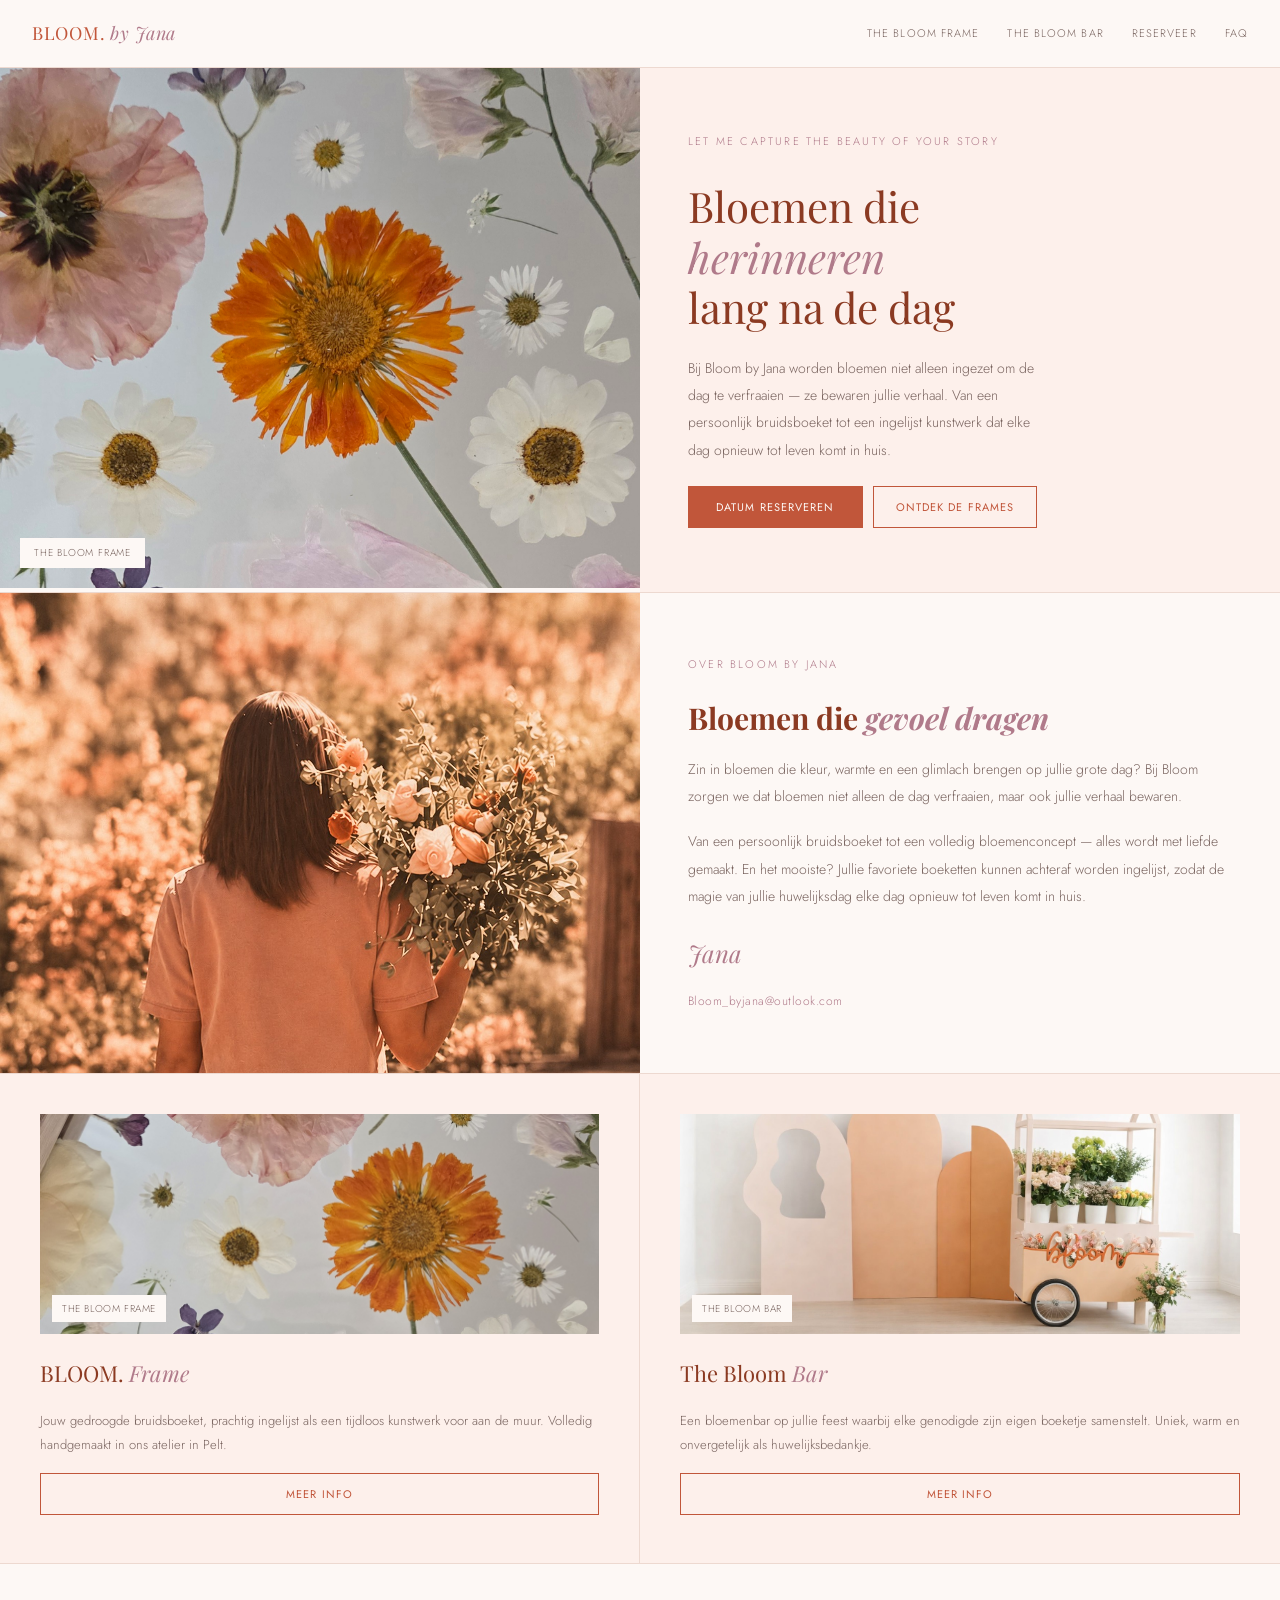
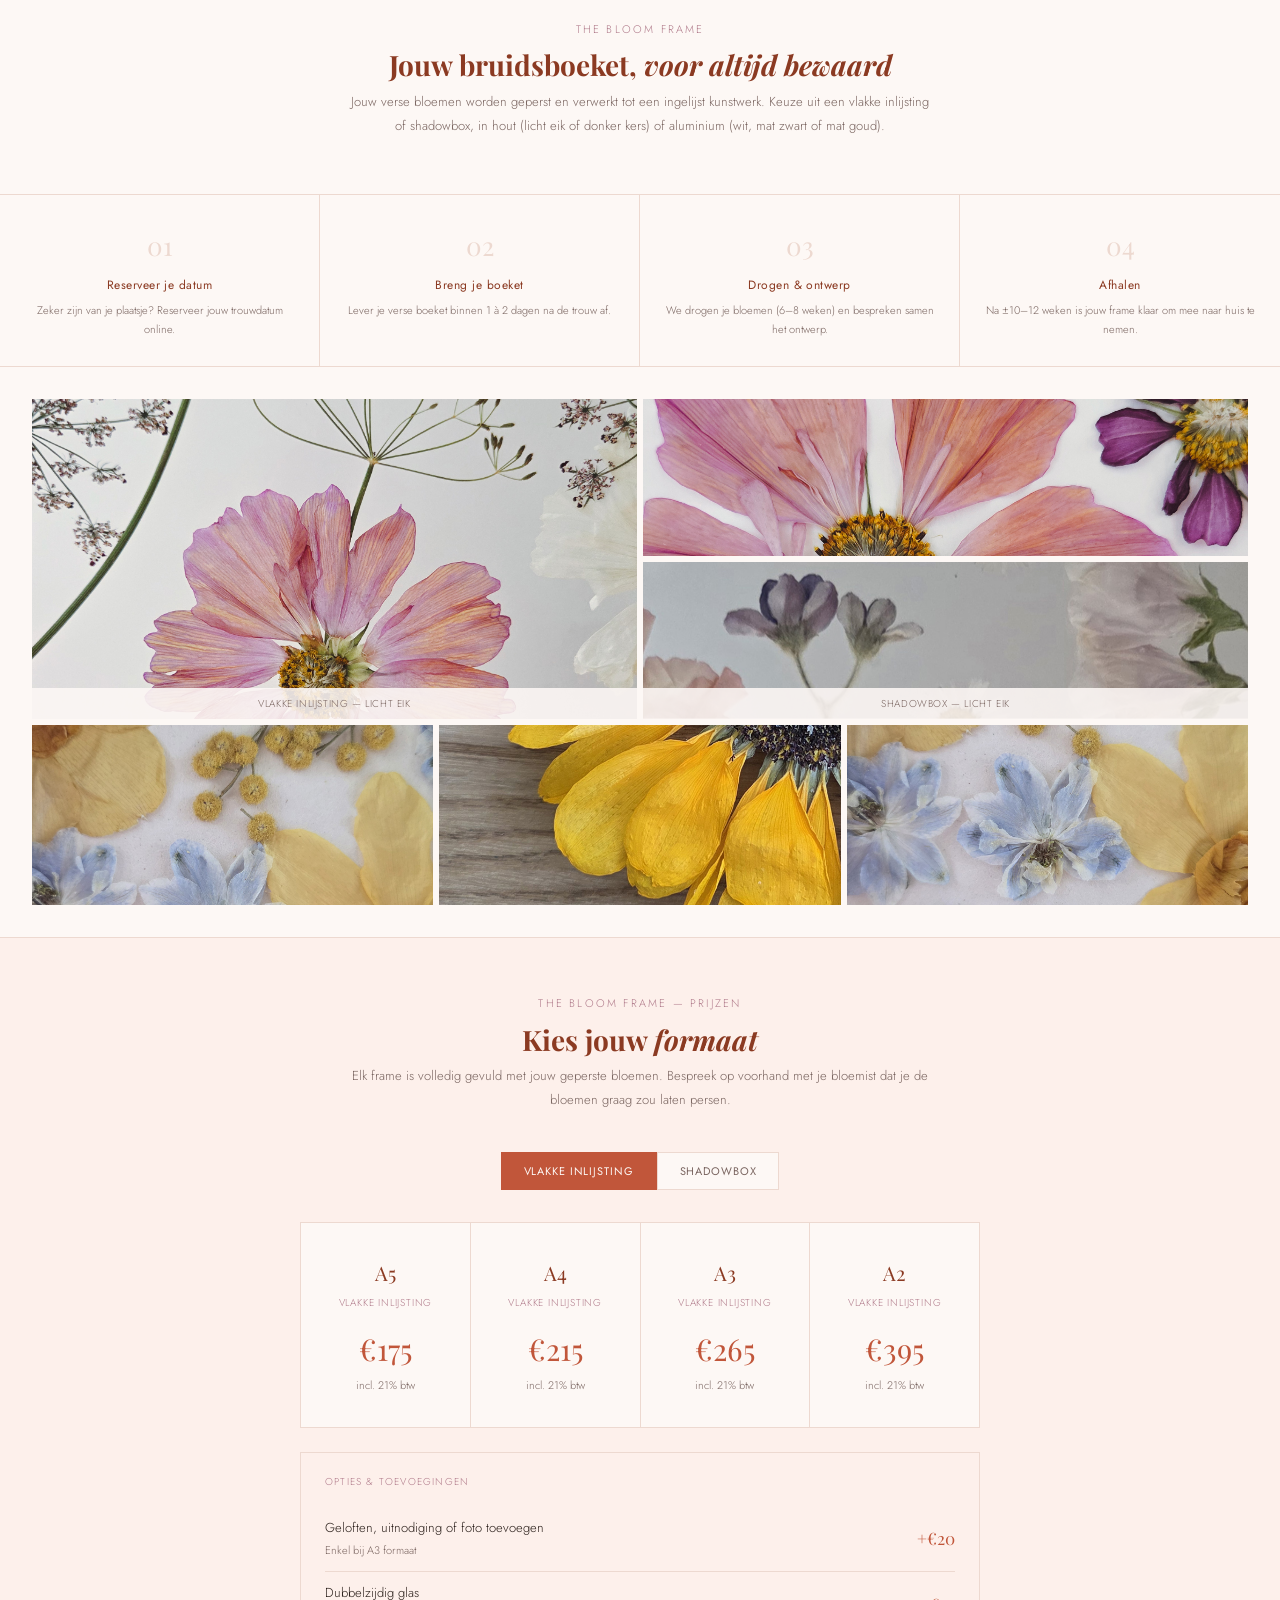
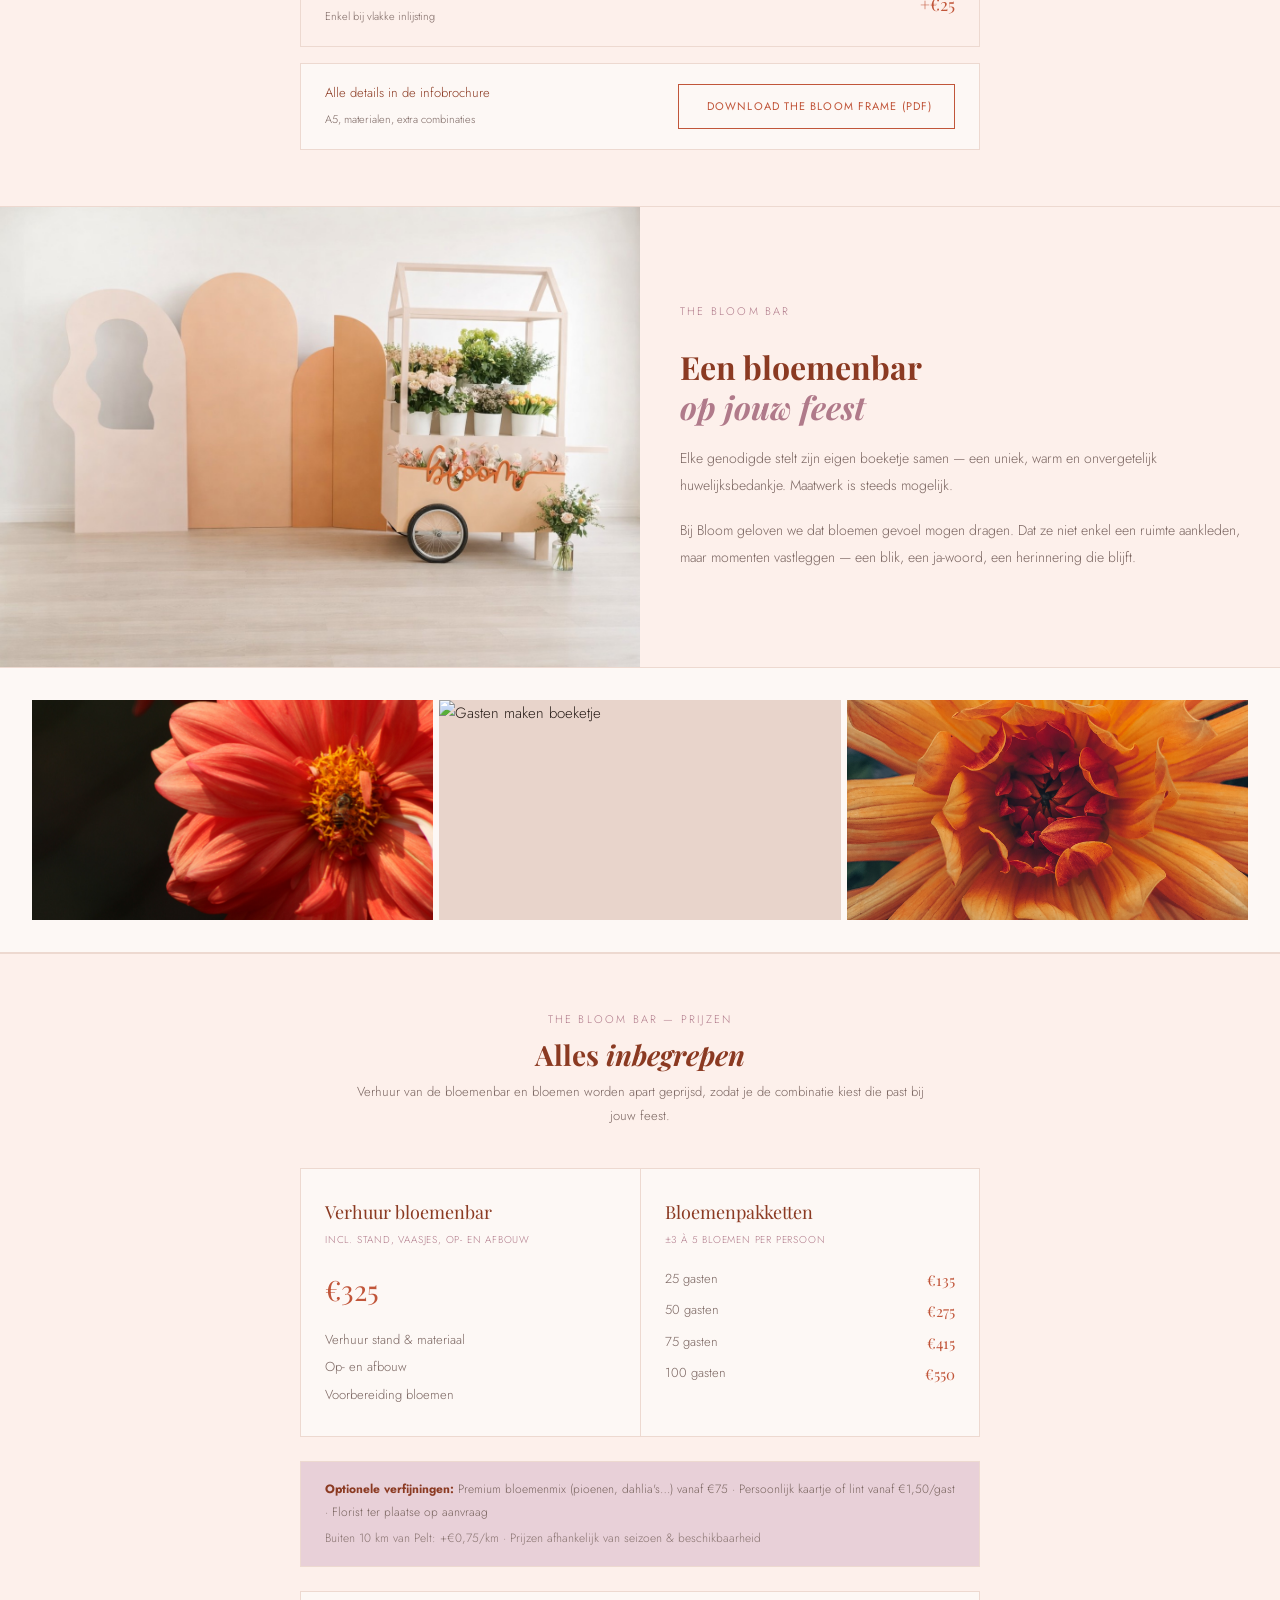
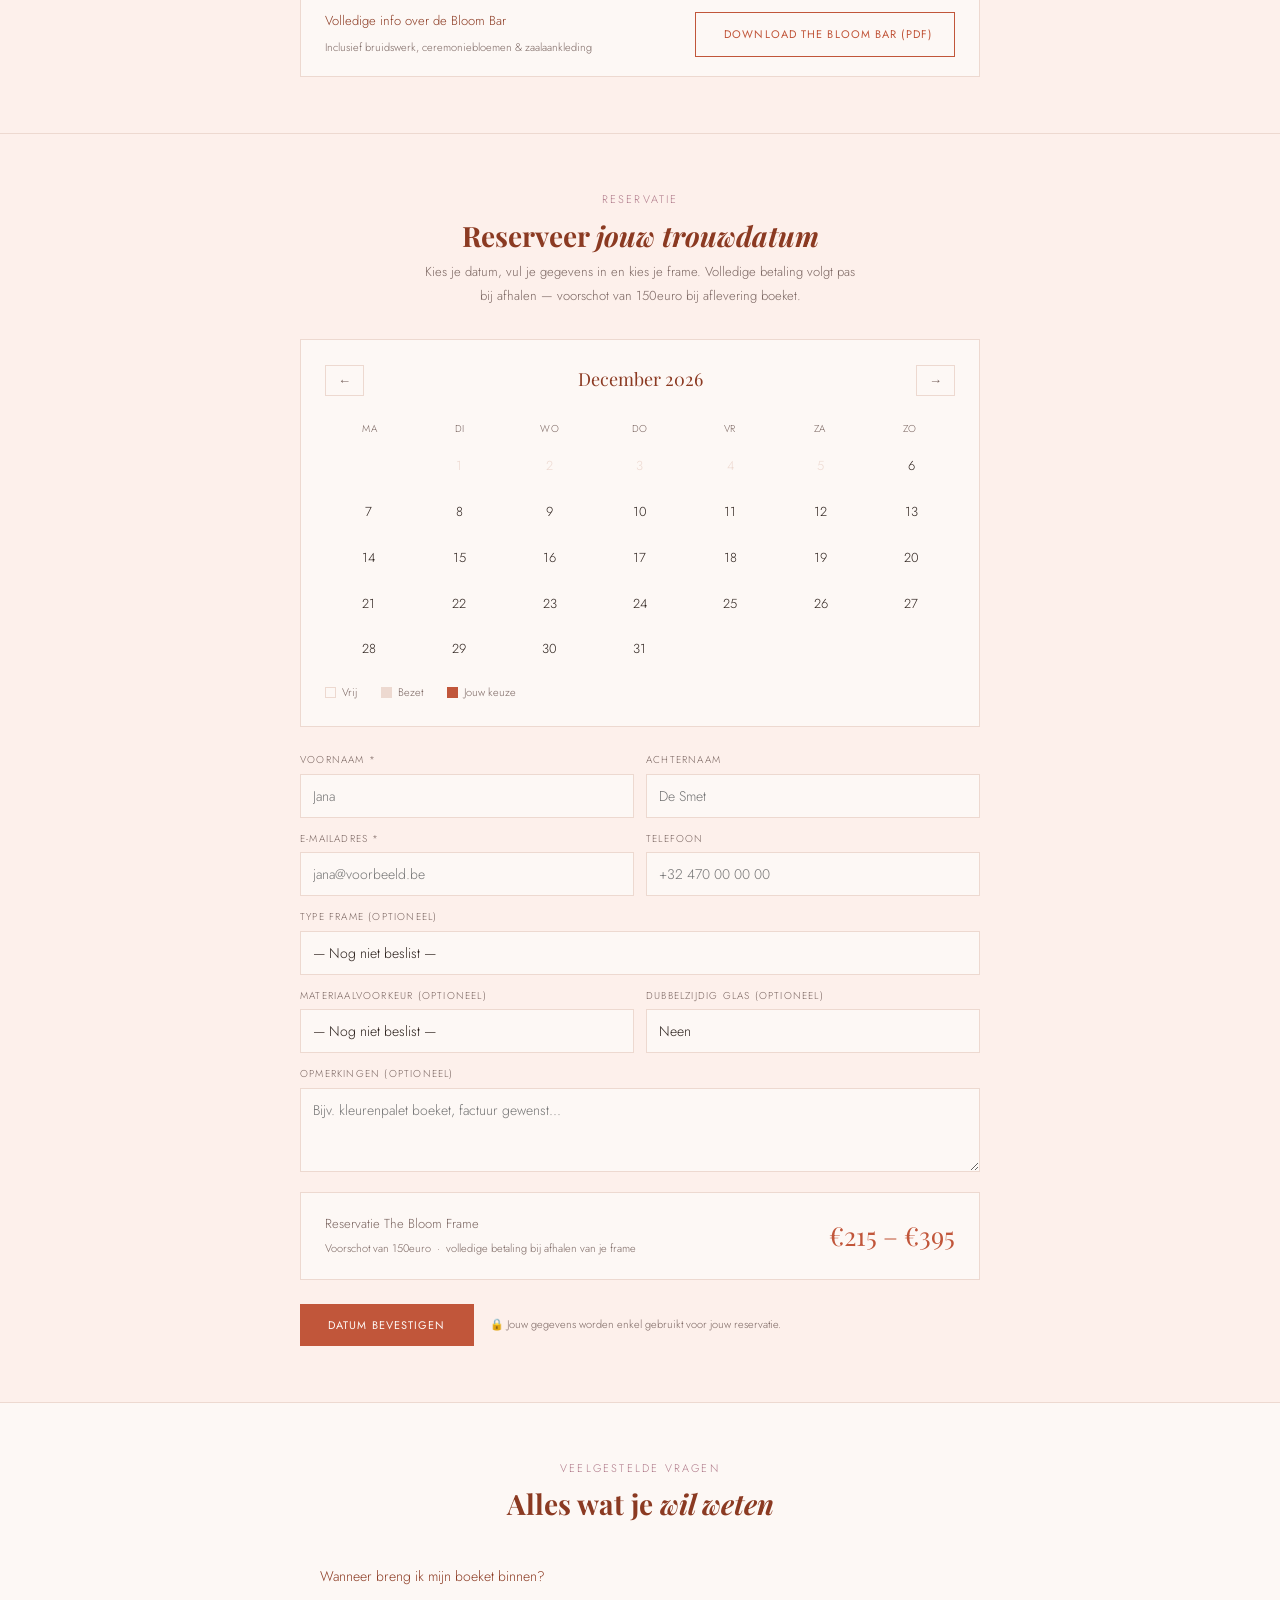
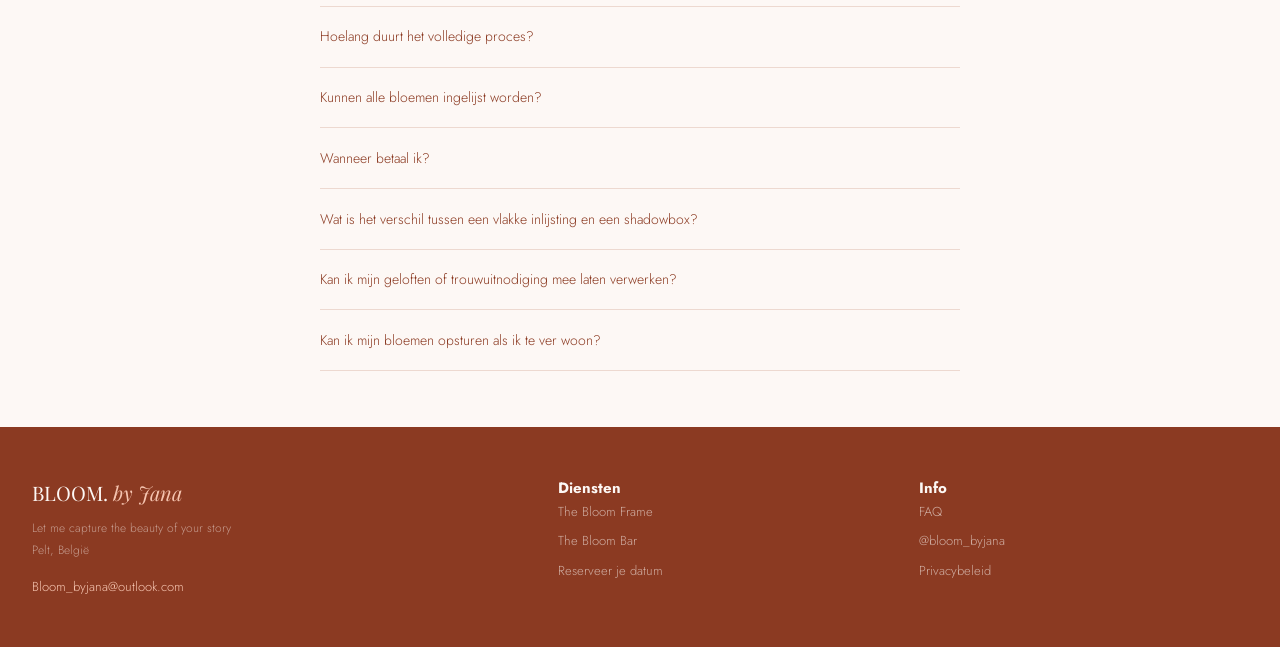
==== bloom_by_jana.html @ b446321c "Add files via upload" ====
<!DOCTYPE html>
<html lang="nl">
<head>
  <meta charset="UTF-8">
  <meta name="viewport" content="width=device-width, initial-scale=1.0">

  <!-- ============================================================
       BLOOM BY JANA — Website
       Gemaakt door Claude (Anthropic)

       HOE AANPASSEN?
       Zoek naar de commentaren met ✏️  om teksten/prijzen te wijzigen
       Zoek naar de commentaren met 📅  om datums te beheren
       Zoek naar de commentaren met 🖼️  om foto's te vervangen
       ============================================================ -->

  <!-- ✏️ PAGINATITEL — verschijnt in het browsertabblad -->
  <title>BLOOM. by Jana — Bruidsboeket laten inlijsten · Pelt</title>

  <link rel="preconnect" href="https://fonts.googleapis.com">
  <link rel="preconnect" href="https://fonts.gstatic.com" crossorigin>
  <link href="https://fonts.googleapis.com/css2?family=Playfair+Display:ital,wght@0,400;0,500;1,400;1,500&family=Jost:wght@300;400&display=swap" rel="stylesheet">
  <link rel="stylesheet" href="https://cdn.jsdelivr.net/npm/@tabler/icons-webfont@latest/tabler-icons.min.css">

  <style>
    /* ============================================================
       KLEUREN — pas hier de huisstijlkleuren aan
       ============================================================ */
    :root {
      --peach: #FDF0EB;        /* lichte achtergrond */
      --rust: #C1563A;         /* hoofdkleur knoppen */
      --rust-dark: #8B3A22;    /* donkere titels */
      --mauve: #B07A8A;        /* accentkleur roze */
      --mauve-light: #E8D0D8;  /* lichte roze achtergrond */
      --cream: #FDF8F5;        /* paginaachtergrond */
      --dark: #2A1F1A;         /* donkere tekst */
      --mid: #7A6560;          /* grijze tekst */
      --border: #EDD9D0;       /* lijnkleur */
      --peach-mid: #F5C4B0;    /* footer accent */
      --img: #E8D4CB;          /* fotoplekken achtergrond */
    }

    * { box-sizing: border-box; margin: 0; padding: 0; }
    html { scroll-behavior: smooth; }
    body { background: var(--cream); font-family: 'Jost', sans-serif; font-weight: 300; color: var(--dark); font-size: 15px; line-height: 1.75; }
    .serif { font-family: 'Playfair Display', serif; }
    .eyebrow { font-size: 11px; letter-spacing: 0.2em; text-transform: uppercase; color: var(--mauve); display: block; margin-bottom: 0.5rem; }
    .divider { border: none; border-top: 0.5px solid var(--border); }

    /* Knoppen */
    .btn-primary { background: var(--rust); color: var(--cream); border: none; padding: 13px 28px; font-family: 'Jost', sans-serif; font-size: 11px; letter-spacing: 0.1em; text-transform: uppercase; cursor: pointer; transition: background 0.2s; }
    .btn-primary:hover { background: var(--rust-dark); }
    .btn-ghost { background: none; border: 0.5px solid var(--rust); color: var(--rust); padding: 12px 22px; font-family: 'Jost', sans-serif; font-size: 11px; letter-spacing: 0.1em; text-transform: uppercase; cursor: pointer; transition: all 0.2s; }
    .btn-ghost:hover { background: var(--rust); color: var(--cream); }

    /* Fotoplekken */
    .img-ph { background: var(--img); display: flex; flex-direction: column; align-items: center; justify-content: center; gap: 8px; }
    .img-ph i { font-size: 28px; color: rgba(139,58,34,0.2); }
    .img-ph span { font-size: 10px; letter-spacing: 0.1em; text-transform: uppercase; color: rgba(139,58,34,0.3); text-align: center; padding: 0 1rem; }

    /* ============================================================
       NAVIGATIE
       ============================================================ */
    nav { display: flex; justify-content: space-between; align-items: center; padding: 1.1rem 2rem; background: var(--cream); border-bottom: 0.5px solid var(--border); position: sticky; top: 0; z-index: 100; }
    .logo { font-family: 'Playfair Display', serif; font-size: 18px; color: var(--rust); letter-spacing: 0.04em; text-decoration: none; }
    .logo em { font-style: italic; color: var(--mauve); }
    .nav-links { display: flex; gap: 1.75rem; }
    .nav-links a { font-size: 11px; letter-spacing: 0.1em; text-transform: uppercase; color: var(--mid); text-decoration: none; transition: color 0.2s; }
    .nav-links a:hover { color: var(--rust); }

    /* ============================================================
       HERO
       ============================================================ */
    .hero { display: grid; grid-template-columns: 1fr 1fr; border-bottom: 0.5px solid var(--border); }
    .hero-img { position: relative; height: 520px; overflow: hidden; }
    .hero-img img { width: 100%; height: 100%; object-fit: cover; display: block; }
    .hero-img .img-ph { width: 100%; height: 100%; }
    .img-label { position: absolute; bottom: 1.25rem; left: 1.25rem; background: var(--cream); padding: 6px 14px; font-size: 10px; letter-spacing: 0.08em; text-transform: uppercase; color: var(--mid); }
    .hero-text { padding: 4rem 3rem; display: flex; flex-direction: column; justify-content: center; gap: 1.4rem; background: var(--peach); }
    .hero-title { font-family: 'Playfair Display', serif; font-size: 42px; font-weight: 400; color: var(--rust-dark); line-height: 1.2; }
    .hero-title em { font-style: italic; color: var(--mauve); }
    .hero-body { font-size: 14px; color: var(--mid); line-height: 1.95; max-width: 360px; }
    .hero-btns { display: flex; gap: 10px; flex-wrap: wrap; }

    /* ============================================================
       INTRO — Over Jana
       ============================================================ */
    .intro-section { display: grid; grid-template-columns: 1fr 1fr; border-bottom: 0.5px solid var(--border); align-items: stretch; }
    .intro-img { height: 480px; overflow: hidden; }
    .intro-img img { width: 100%; height: 100%; object-fit: cover; display: block; }
    .intro-img .img-ph { width: 100%; height: 100%; }
    .intro-text { padding: 3.5rem 3rem; background: var(--cream); display: flex; flex-direction: column; justify-content: center; gap: 1.1rem; }
    .intro-text h2 { font-family: 'Playfair Display', serif; font-size: 30px; color: var(--rust-dark); line-height: 1.3; }
    .intro-text h2 em { font-style: italic; color: var(--mauve); }
    .intro-text p { font-size: 14px; color: var(--mid); line-height: 1.95; }
    .signature { font-family: 'Playfair Display', serif; font-size: 24px; font-style: italic; color: var(--mauve); margin-top: 0.25rem; }
    .intro-mail { font-size: 12px; color: var(--mauve); text-decoration: none; letter-spacing: 0.04em; }
    .intro-mail:hover { color: var(--rust); }

    /* ============================================================
       DIENSTEN OVERZICHT
       ============================================================ */
    .diensten-strip { display: grid; grid-template-columns: 1fr 1fr; border-bottom: 0.5px solid var(--border); background: var(--peach); }
    .dienst-card { padding: 2.5rem 2.5rem 3rem; display: flex; flex-direction: column; gap: 1rem; border-right: 0.5px solid var(--border); }
    .dienst-card:last-child { border-right: none; }
    .dienst-img { height: 220px; margin-bottom: 0.25rem; position: relative; overflow: hidden; }
    .dienst-img img { width: 100%; height: 100%; object-fit: cover; display: block; }
    .dienst-img .img-ph { width: 100%; height: 100%; }
    .dienst-img-label { position: absolute; bottom: 0.75rem; left: 0.75rem; background: var(--cream); padding: 5px 10px; font-size: 10px; letter-spacing: 0.06em; text-transform: uppercase; color: var(--mid); }
    .dienst-title { font-family: 'Playfair Display', serif; font-size: 22px; color: var(--rust-dark); }
    .dienst-title em { font-style: italic; color: var(--mauve); }
    .dienst-body { font-size: 13px; color: var(--mid); line-height: 1.85; }

    /* ============================================================
       SECTIES ALGEMEEN
       ============================================================ */
    .section { padding: 3.5rem 2rem; }
    .sec-header { text-align: center; max-width: 580px; margin: 0 auto 2.5rem; }
    .sec-title { font-family: 'Playfair Display', serif; font-size: 28px; color: var(--rust-dark); line-height: 1.3; margin-bottom: 0.4rem; }
    .sec-title em { font-style: italic; }
    .sec-sub { font-size: 13px; color: var(--mid); line-height: 1.85; }

    /* ============================================================
       STAPPEN
       ============================================================ */
    .steps { display: grid; grid-template-columns: repeat(4,1fr); border-top: 0.5px solid var(--border); border-bottom: 0.5px solid var(--border); background: var(--cream); }
    .step { padding: 1.75rem 1.25rem; border-right: 0.5px solid var(--border); text-align: center; }
    .step:last-child { border-right: none; }
    .step-n { font-family: 'Playfair Display', serif; font-size: 26px; color: var(--border); margin-bottom: 0.4rem; }
    .step-title { font-size: 12px; color: var(--rust-dark); letter-spacing: 0.04em; margin-bottom: 0.3rem; font-weight: 400; }
    .step-desc { font-size: 11px; color: var(--mid); line-height: 1.7; }

    /* ============================================================
       GALERIJ — FRAME
       ============================================================ */
    .gal-wrap { padding: 2rem 2rem 0; }
    .gal-grid { display: grid; grid-template-columns: 1fr 1fr; gap: 6px; margin-bottom: 6px; }
    .gal-side { display: grid; grid-template-columns: 1fr 1fr 1fr; gap: 6px; padding: 0 2rem 2rem; }
    .gal-tall { height: 320px; position: relative; overflow: hidden; }
    .gal-tall img { width: 100%; height: 100%; object-fit: cover; display: block; }
    .gal-tall .img-ph { width: 100%; height: 100%; }
    .gal-stack { display: grid; grid-template-rows: 1fr 1fr; gap: 6px; }
    .gal-short { height: 157px; position: relative; overflow: hidden; }
    .gal-short img { width: 100%; height: 100%; object-fit: cover; display: block; }
    .gal-short .img-ph { width: 100%; height: 100%; }
    .gal-sq { height: 180px; overflow: hidden; }
    .gal-sq img { width: 100%; height: 100%; object-fit: cover; display: block; }
    .gal-sq .img-ph { width: 100%; height: 100%; }
    .photo-caption { position: absolute; bottom: 0; left: 0; right: 0; background: rgba(253,248,245,0.88); padding: 7px 12px; font-size: 10px; letter-spacing: 0.06em; text-transform: uppercase; color: var(--mid); text-align: center; }

    /* ============================================================
       PRIJZEN — TOGGLE VLAK / SHADOWBOX
       ============================================================ */
    .toggle-row { display: flex; justify-content: center; margin-bottom: 2rem; }
    .toggle-btn { padding: 10px 22px; font-family: 'Jost', sans-serif; font-size: 11px; letter-spacing: 0.08em; text-transform: uppercase; cursor: pointer; border: 0.5px solid var(--border); background: var(--cream); color: var(--mid); transition: all 0.2s; }
    .toggle-btn.active { background: var(--rust); color: var(--cream); border-color: var(--rust); }
    .cards { display: grid; grid-template-columns: repeat(4, 1fr); gap: 1px; background: var(--border); border: 0.5px solid var(--border); max-width: 680px; margin: 0 auto 1.5rem; }
    .prijs-card { background: var(--cream); padding: 2rem 1.25rem; text-align: center; }
    .prijs-name { font-family: 'Playfair Display', serif; font-size: 20px; color: var(--rust-dark); margin-bottom: 0.2rem; }
    .prijs-type { font-size: 10px; text-transform: uppercase; letter-spacing: 0.08em; color: var(--mauve); margin-bottom: 0.75rem; }
    .prijs-price { font-family: 'Playfair Display', serif; font-size: 30px; color: var(--rust); }
    .prijs-note { font-size: 11px; color: var(--mid); }
    .options-box { background: var(--peach); border: 0.5px solid var(--border); padding: 1.25rem 1.5rem; max-width: 680px; margin: 0 auto 1rem; }
    .opt-title { font-size: 10px; letter-spacing: 0.12em; text-transform: uppercase; color: var(--mauve); margin-bottom: 1rem; }
    .opt-row { display: flex; justify-content: space-between; align-items: center; padding: 0.65rem 0; border-bottom: 0.5px solid var(--border); }
    .opt-row:last-child { border-bottom: none; padding-bottom: 0; }
    .opt-name { font-size: 13px; color: var(--dark); }
    .opt-sub { font-size: 11px; color: var(--mid); margin-top: 2px; }
    .opt-price { font-family: 'Playfair Display', serif; font-size: 17px; color: var(--rust); }
    .brochure-row { display: flex; align-items: center; justify-content: space-between; gap: 1rem; border: 0.5px solid var(--border); padding: 1.1rem 1.5rem; max-width: 680px; margin: 0 auto; flex-wrap: wrap; background: var(--cream); }
    .brochure-row p { font-size: 13px; color: var(--rust-dark); }
    .brochure-row span { font-size: 11px; color: var(--mid); }

    /* ============================================================
       BLOOM BAR
       ============================================================ */
    .bar-hero { display: grid; grid-template-columns: 1fr 1fr; border-top: 0.5px solid var(--border); border-bottom: 0.5px solid var(--border); }
    .bar-hero-img { height: 460px; overflow: hidden; }
    .bar-hero-img img { width: 100%; height: 100%; object-fit: cover; display: block; }
    .bar-hero-img .img-ph { width: 100%; height: 100%; }
    .bar-hero-text { padding: 3rem 2.5rem; background: var(--peach); display: flex; flex-direction: column; justify-content: center; gap: 1.1rem; min-height: 460px; }
    .bar-hero-text h2 { font-family: 'Playfair Display', serif; font-size: 32px; color: var(--rust-dark); line-height: 1.25; }
    .bar-hero-text h2 em { font-style: italic; color: var(--mauve); }
    .bar-hero-text p { font-size: 14px; color: var(--mid); line-height: 1.95; }
    .bar-gallery { display: grid; grid-template-columns: 1fr 1fr 1fr; gap: 6px; padding: 2rem; background: var(--cream); border-bottom: 0.5px solid var(--border); }
    .bar-gal-item { height: 220px; overflow: hidden; }
    .bar-gal-item img { width: 100%; height: 100%; object-fit: cover; display: block; }
    .bar-gal-item .img-ph { width: 100%; height: 100%; }
    .bar-grid { display: grid; grid-template-columns: 1fr 1fr; gap: 1px; background: var(--border); border: 0.5px solid var(--border); max-width: 680px; margin: 0 auto 1.5rem; }
    .bar-card { background: var(--cream); padding: 1.75rem 1.5rem; }
    .bar-card-title { font-family: 'Playfair Display', serif; font-size: 18px; color: var(--rust-dark); margin-bottom: 0.2rem; }
    .bar-card-sub { font-size: 10px; text-transform: uppercase; letter-spacing: 0.08em; color: var(--mauve); margin-bottom: 1rem; }
    .bar-price { font-family: 'Playfair Display', serif; font-size: 28px; color: var(--rust); margin-bottom: 0.75rem; }
    .bar-list { list-style: none; font-size: 13px; color: var(--mid); line-height: 2.1; }
    .bar-list li { display: flex; justify-content: space-between; }
    .bar-list-price { font-family: 'Playfair Display', serif; font-size: 15px; color: var(--rust); }
    .bar-note { font-size: 12px; color: var(--mid); background: var(--mauve-light); border: 0.5px solid var(--border); padding: 1rem 1.5rem; max-width: 680px; margin: 0 auto 1.5rem; line-height: 1.9; }
    .bar-brochure { display: flex; align-items: center; justify-content: space-between; border: 0.5px solid var(--border); padding: 1.1rem 1.5rem; max-width: 680px; margin: 0 auto; background: var(--cream); flex-wrap: wrap; gap: 1rem; }
    .bar-brochure p { font-size: 13px; color: var(--rust-dark); }
    .bar-brochure span { font-size: 11px; color: var(--mid); }

    /* ============================================================
       RESERVATIEKALENDER
       ============================================================ */
    .reserve-section { padding: 3.5rem 2rem; background: var(--peach); border-top: 0.5px solid var(--border); }
    .reserve-inner { max-width: 680px; margin: 0 auto; }
    .cal-box { border: 0.5px solid var(--border); background: var(--cream); padding: 1.5rem; margin-bottom: 1.5rem; }
    .cal-nav-row { display: flex; justify-content: space-between; align-items: center; margin-bottom: 1.25rem; }
    .cal-month { font-family: 'Playfair Display', serif; font-size: 18px; color: var(--rust-dark); }
    .cal-nav-btn { background: none; border: 0.5px solid var(--border); padding: 5px 12px; cursor: pointer; color: var(--mid); font-size: 13px; font-family: 'Jost', sans-serif; transition: all 0.2s; }
    .cal-nav-btn:hover { border-color: var(--rust); color: var(--rust); }
    .day-row { display: grid; grid-template-columns: repeat(7,1fr); margin-bottom: 4px; }
    .day-lbl { text-align: center; font-size: 10px; letter-spacing: 0.06em; color: var(--mid); text-transform: uppercase; padding: 4px 0; }
    .cal-grid { display: grid; grid-template-columns: repeat(7,1fr); gap: 3px; }
    .cal-day { text-align: center; padding: 9px 2px; font-size: 13px; cursor: pointer; color: var(--dark); border: 0.5px solid transparent; background: var(--cream); transition: all 0.15s; font-family: 'Jost', sans-serif; }
    .cal-day:hover:not(.taken):not(.past):not(.empty) { border-color: var(--rust); color: var(--rust); }
    .cal-day.taken { color: var(--border); text-decoration: line-through; cursor: not-allowed; background: transparent; font-size: 12px; }
    .cal-day.past { color: var(--border); cursor: not-allowed; background: transparent; }
    .cal-day.selected { background: var(--rust); color: var(--cream); }
    .cal-day.empty { cursor: default; background: transparent; }
    .cal-legend { display: flex; gap: 1.5rem; margin-top: 0.75rem; flex-wrap: wrap; }
    .leg { display: flex; align-items: center; gap: 6px; font-size: 11px; color: var(--mid); }
    .leg-sq { width: 11px; height: 11px; border: 0.5px solid var(--border); }
    .leg-sq.t { background: var(--border); border: none; }
    .leg-sq.s { background: var(--rust); border: none; }
    .sel-badge { display: none; align-items: center; gap: 8px; background: var(--rust); color: var(--cream); padding: 10px 16px; font-size: 13px; margin-bottom: 1.25rem; }
    .sel-badge.show { display: flex; }
    .form-row { display: grid; grid-template-columns: 1fr 1fr; gap: 12px; margin-bottom: 12px; }
    .form-group { margin-bottom: 12px; }
    .f-label { display: block; font-size: 10px; letter-spacing: 0.12em; text-transform: uppercase; color: var(--mid); margin-bottom: 5px; }
    .f-input { width: 100%; border: 0.5px solid var(--border); background: var(--cream); padding: 11px 12px; font-family: 'Jost', sans-serif; font-size: 14px; color: var(--dark); font-weight: 300; outline: none; transition: border-color 0.2s; }
    .f-input:focus { border-color: var(--rust); }
    select.f-input { cursor: pointer; appearance: none; }
    textarea.f-input { resize: vertical; }
    .totaal-bar { background: var(--cream); border: 0.5px solid var(--border); padding: 1.25rem 1.5rem; display: flex; justify-content: space-between; align-items: center; margin-bottom: 1.5rem; }
    .totaal-label { font-size: 13px; color: var(--mid); }
    .totaal-note { font-size: 11px; color: var(--mid); margin-top: 3px; }
    .totaal-price { font-family: 'Playfair Display', serif; font-size: 26px; color: var(--rust); }
    .submit-row { display: flex; gap: 16px; align-items: center; flex-wrap: wrap; }
    .privacy { font-size: 11px; color: var(--mid); line-height: 1.7; }
    .success-screen { display: none; text-align: center; padding: 3rem 1rem; }
    .success-screen.show { display: block; }
    .success-screen i { font-size: 40px; color: var(--mauve); display: block; margin-bottom: 1rem; }
    .success-screen h3 { font-family: 'Playfair Display', serif; font-size: 26px; color: var(--rust-dark); margin-bottom: 0.75rem; }
    .success-screen p { font-size: 14px; color: var(--mid); line-height: 1.8; }

    /* ============================================================
       FAQ
       ============================================================ */
    .faq-section { padding: 3.5rem 2rem; background: var(--cream); border-top: 0.5px solid var(--border); }
    .faq-inner { max-width: 640px; margin: 0 auto; }
    .faq-item { border-bottom: 0.5px solid var(--border); }
    .faq-q { padding: 1.1rem 0; font-size: 14px; color: var(--rust-dark); cursor: pointer; display: flex; justify-content: space-between; align-items: center; gap: 1rem; user-select: none; }
    .faq-q i { color: var(--mauve); font-size: 16px; transition: transform 0.2s; flex-shrink: 0; }
    .faq-a { font-size: 13px; color: var(--mid); line-height: 1.9; max-height: 0; overflow: hidden; transition: max-height 0.3s ease, padding 0.2s; }
    .faq-item.open .faq-a { max-height: 300px; padding-bottom: 1rem; }
    .faq-item.open .faq-q i { transform: rotate(45deg); }

    /* ============================================================
       FOOTER
       ============================================================ */
    footer { background: var(--rust-dark); color: var(--cream); padding: 3rem 2rem; display: grid; grid-template-columns: 1.5fr 1fr 1fr; gap: 2rem; }
    .footer-logo { font-family: 'Playfair Display', serif; font-size: 20px; margin-bottom: 0.5rem; }
    .footer-logo em { font-style: italic; color: var(--peach-mid); }
    .footer-sub { font-size: 12px; opacity: 0.5; line-height: 1.8; margin-bottom: 0.75rem; }
    .footer-mail { font-size: 13px; color: var(--peach-mid); text-decoration: none; }
    .footer-mail:hover { opacity: 0.8; }
    .footer-col h4 { font-size: 10px; letter-spacing: 0.15em; text-transform: uppercase; opacity: 0.4; margin-bottom: 0.75rem; }
    .footer-link { font-size: 13px; opacity: 0.6; display: block; margin-bottom: 0.4rem; text-decoration: none; color: var(--cream); transition: opacity 0.2s; }
    .footer-link:hover { opacity: 1; }
  </style>
</head>
<body>

<!-- ============================================================
     NAVIGATIE
     ✏️ Pas de navigatielinks aan als je pagina's toevoegt
     ============================================================ -->
<nav>
  <a href="#" class="logo serif">BLOOM. <em>by Jana</em></a>
  <div class="nav-links">
    <a href="#frame">The Bloom Frame</a>
    <a href="#bar">The Bloom Bar</a>
    <a href="#reserve">Reserveer</a>
    <a href="#faq">FAQ</a>
  </div>
</nav>


<!-- ============================================================
     HERO — OPENINGSSCHERM
     🖼️ FOTO TOEVOEGEN: vervang de div.img-ph door:
        <img src="jouw-foto.jpg" alt="Bloom by Jana">
     ✏️ Pas de titel en tekst aan naar wens
     ============================================================ -->
<div class="hero">
  <div class="hero-img">
    <!-- 🖼️ VERVANG DIT BLOK door een <img src="foto.jpg" alt="..."> -->
     <img src="hero-frame.jpg" alt="Bloom by Jana">
    <div class="img-label">The Bloom Frame</div>
  </div>
  <div class="hero-text">
    <!-- ✏️ TAGLINE -->
    <span class="eyebrow">Let me capture the beauty of your story</span>
    <!-- ✏️ HOOFDTITEL -->
    <h1 class="hero-title serif">Bloemen die<br><em>herinneren</em><br>lang na de dag</h1>
    <!-- ✏️ INTROTEKST -->
    <p class="hero-body">Bij Bloom by Jana worden bloemen niet alleen ingezet om de dag te verfraaien — ze bewaren jullie verhaal. Van een persoonlijk bruidsboeket tot een ingelijst kunstwerk dat elke dag opnieuw tot leven komt in huis.</p>
    <div class="hero-btns">
      <button class="btn-primary" onclick="document.getElementById('reserve').scrollIntoView({behavior:'smooth'})">Datum reserveren</button>
      <button class="btn-ghost" onclick="document.getElementById('frame').scrollIntoView({behavior:'smooth'})">Ontdek de frames</button>
    </div>
  </div>
</div>


<!-- ============================================================
     INTRO — OVER JANA
     🖼️ Vervang de fotoplek door jouw portretfoto
     ✏️ Pas de tekst aan naar jouw eigen verhaal
     ============================================================ -->
<div class="intro-section">
  <div class="intro-img">
    <!-- 🖼️ VERVANG DIT BLOK door <img src="portret-jana.jpg" alt="Jana"> -->
    <img src="portret-jana.jpg" alt="Jana">
  </div>
  <div class="intro-text">
    <span class="eyebrow">Over Bloom by Jana</span>
    <!-- ✏️ TITEL -->
    <h2 class="serif">Bloemen die <em>gevoel dragen</em></h2>
    <!-- ✏️ TEKST — gebruik jouw eigen woorden -->
    <p>Zin in bloemen die kleur, warmte en een glimlach brengen op jullie grote dag? Bij Bloom zorgen we dat bloemen niet alleen de dag verfraaien, maar ook jullie verhaal bewaren.</p>
    <p>Van een persoonlijk bruidsboeket tot een volledig bloemenconcept — alles wordt met liefde gemaakt. En het mooiste? Jullie favoriete boeketten kunnen achteraf worden ingelijst, zodat de magie van jullie huwelijksdag elke dag opnieuw tot leven komt in huis.</p>
    <!-- ✏️ HANDTEKENING -->
    <div class="signature">Jana</div>
    <!-- ✏️ E-MAILADRES -->
    <a href="mailto:Bloom_byjana@outlook.com" class="intro-mail">Bloom_byjana@outlook.com</a>
  </div>
</div>


<!-- ============================================================
     DIENSTEN OVERZICHT — twee kaarten
     🖼️ Vervang de fotoplekken door sfeerbeelden
     ============================================================ -->
<div class="diensten-strip">
  <div class="dienst-card">
    <div class="dienst-img">
      <!-- 🖼️ VERVANG DIT BLOK door <img src="frame-sfeer.jpg" alt="The Bloom Frame"> -->
      <img src="frame-sfeer.jpg" alt="The Bloom Frame">
      <div class="dienst-img-label">The Bloom Frame</div>
    </div>
    <div class="dienst-title serif">BLOOM. <em>Frame</em></div>
    <!-- ✏️ TEKST -->
    <p class="dienst-body">Jouw gedroogde bruidsboeket, prachtig ingelijst als een tijdloos kunstwerk voor aan de muur. Volledig handgemaakt in ons atelier in Pelt.</p>
    <button class="btn-ghost" onclick="document.getElementById('frame').scrollIntoView({behavior:'smooth'})">Meer info</button>
  </div>
  <div class="dienst-card">
    <div class="dienst-img">
      <!-- 🖼️ VERVANG DIT BLOK door <img src="bar-sfeer.jpg" alt="The Bloom Bar"> -->
      <img src="bar-sfeer.jpg" alt="The Bloom Bar">
      <div class="dienst-img-label">The Bloom Bar</div>
    </div>
    <div class="dienst-title serif">The Bloom <em>Bar</em></div>
    <!-- ✏️ TEKST -->
    <p class="dienst-body">Een bloemenbar op jullie feest waarbij elke genodigde zijn eigen boeketje samenstelt. Uniek, warm en onvergetelijk als huwelijksbedankje.</p>
    <button class="btn-ghost" onclick="document.getElementById('bar').scrollIntoView({behavior:'smooth'})">Meer info</button>
  </div>
</div>


<!-- ============================================================
     THE BLOOM FRAME — SECTIE
     ============================================================ -->
<div id="frame">

  <!-- Intro tekst Frame -->
  <div class="section" style="background:var(--cream);padding-bottom:1rem">
    <div class="sec-header">
      <span class="eyebrow">The Bloom Frame</span>
      <!-- ✏️ TITEL -->
      <h2 class="sec-title serif">Jouw bruidsboeket, <em>voor altijd bewaard</em></h2>
      <!-- ✏️ ONDERTITEL -->
      <p class="sec-sub">Jouw verse bloemen worden geperst en verwerkt tot een ingelijst kunstwerk. Keuze uit een vlakke inlijsting of shadowbox, in hout (licht eik of donker kers) of aluminium (wit, mat zwart of mat goud).</p>
    </div>
  </div>

  <!-- Stappenplan -->
  <div class="steps">
    <!-- ✏️ Pas de stappen aan indien nodig -->
    <div class="step">
      <div class="step-n serif">01</div>
      <div class="step-title">Reserveer je datum</div>
      <div class="step-desc">Zeker zijn van je plaatsje? Reserveer jouw trouwdatum online.</div>
    </div>
    <div class="step">
      <div class="step-n serif">02</div>
      <div class="step-title">Breng je boeket</div>
      <div class="step-desc">Lever je verse boeket binnen 1 à 2 dagen na de trouw af.</div>
    </div>
    <div class="step">
      <div class="step-n serif">03</div>
      <div class="step-title">Drogen & ontwerp</div>
      <div class="step-desc">We drogen je bloemen (6–8 weken) en bespreken samen het ontwerp.</div>
    </div>
    <div class="step">
      <div class="step-n serif">04</div>
      <div class="step-title">Afhalen</div>
      <div class="step-desc">Na ±10–12 weken is jouw frame klaar om mee naar huis te nemen.</div>
    </div>
  </div>

  <!-- Galerij Frame -->
<div class="gal-wrap">
  <div class="gal-grid">
    <div class="gal-tall">
      <!-- 🖼️ GROTE FOTO LINKS — vervang "frame-groot.jpg" door jouw bestandsnaam -->
      <img src="frame-groot.jpg" alt="A3 frame licht eik">
      <div class="photo-caption">Vlakke inlijsting — licht eik</div>
    </div>
    <div class="gal-stack">
      <div class="gal-short">
        <!-- 🖼️ KLEINE FOTO RECHTSBOVEN — vervang "frame-detail.jpg" door jouw bestandsnaam -->
        <img src="frame-detail.jpg" alt="Detail bloemen">
      </div>
      <div class="gal-short">
        <!-- 🖼️ KLEINE FOTO RECHTSONDER — vervang "frame-interieur.jpg" door jouw bestandsnaam -->
        <img src="frame-interieur.jpg" alt="Frame in interieur">
        <div class="photo-caption">Shadowbox — licht eik</div>
      </div>
    </div>
  </div>
</div>
<div class="gal-side">
  <div class="gal-sq">
    <!-- 🖼️ KLEINE FOTO ONDERAAN LINKS — vervang "close-up.jpg" door jouw bestandsnaam -->
    <img src="close-up.jpg" alt="Close-up bloemen">
  </div>
  <div class="gal-sq">
    <!-- 🖼️ KLEINE FOTO ONDERAAN MIDDEN — vervang "frame-a2.jpg" door jouw bestandsnaam -->
    <img src="frame-a2.jpg" alt="A2 formaat">
  </div>
  <div class="gal-sq">
    <!-- 🖼️ KLEINE FOTO ONDERAAN RECHTS — vervang "shadowbox.jpg" door jouw bestandsnaam -->
    <img src="shadowbox.jpg" alt="Shadowbox detail">
  </div>
</div>

  <!-- Prijzen Frame -->
  <div class="section" style="background:var(--peach);border-top:0.5px solid var(--border)">
    <div class="sec-header">
      <span class="eyebrow">The Bloom Frame — prijzen</span>
      <h2 class="sec-title serif">Kies jouw <em>formaat</em></h2>
      <p class="sec-sub">Elk frame is volledig gevuld met jouw geperste bloemen. Bespreek op voorhand met je bloemist dat je de bloemen graag zou laten persen.</p>
    </div>

    <div class="toggle-row">
      <button class="toggle-btn active" onclick="switchP('vlak',this)">Vlakke inlijsting</button>
      <button class="toggle-btn" onclick="switchP('shadow',this)">Shadowbox</button>
    </div>

    <!-- ✏️ PRIJZEN VLAKKE INLIJSTING — pas de bedragen aan -->
    <div class="cards" id="c-vlak">
 	<div class="prijs-card">
        <div class="prijs-name serif">A5</div>
        <div class="prijs-type">Vlakke inlijsting</div>
        <!-- ✏️ PRIJS A5 VLAK -->
        <div class="prijs-price serif">€175</div>
        <div class="prijs-note">incl. 21% btw</div>
      </div>
      <div class="prijs-card">
        <div class="prijs-name serif">A4</div>
        <div class="prijs-type">Vlakke inlijsting</div>
        <!-- ✏️ PRIJS A4 VLAK -->
        <div class="prijs-price serif">€215</div>
        <div class="prijs-note">incl. 21% btw</div>
      </div>
      <div class="prijs-card">
        <div class="prijs-name serif">A3</div>
        <div class="prijs-type">Vlakke inlijsting</div>
        <!-- ✏️ PRIJS A3 VLAK -->
        <div class="prijs-price serif">€265</div>
        <div class="prijs-note">incl. 21% btw</div>
      </div>
      <div class="prijs-card">
        <div class="prijs-name serif">A2</div>
        <div class="prijs-type">Vlakke inlijsting</div>
        <!-- ✏️ PRIJS A2 VLAK -->
        <div class="prijs-price serif">€395</div>
        <div class="prijs-note">incl. 21% btw</div>
      </div>
    </div>

    <!-- ✏️ PRIJZEN SHADOWBOX — pas de bedragen aan -->
    <div class="cards" id="c-shadow" style="display:none">
      <div class="prijs-card">
        <div class="prijs-name serif">21×21</div>
        <div class="prijs-type">Shadowbox</div>
        <!-- ✏️ PRIJS 21x21 SHADOWBOX -->
        <div class="prijs-price serif">€245</div>
        <div class="prijs-note">incl. 21% btw</div>
      </div>
      <div class="prijs-card">
        <div class="prijs-name serif">A4</div>
        <div class="prijs-type">Shadowbox</div>
        <!-- ✏️ PRIJS A4 SHADOWBOX -->
        <div class="prijs-price serif">€265</div>
        <div class="prijs-note">incl. 21% btw</div>
      </div>
      <div class="prijs-card">
        <div class="prijs-name serif">A3</div>
        <div class="prijs-type">Shadowbox</div>
        <!-- ✏️ PRIJS A3 SHADOWBOX -->
        <div class="prijs-price serif">€295</div>
        <div class="prijs-note">incl. 21% btw</div>
      </div>
 <div class="prijs-card">
        <div class="prijs-name serif">30×30</div>
        <div class="prijs-type">Shadowbox</div>
        <!-- ✏️ PRIJS 30x30 SHADOWBOX -->
        <div class="prijs-price serif">€295</div>
        <div class="prijs-note">incl. 21% btw</div>
      </div>
    </div>

    <!-- Opties -->
    <div class="options-box">
      <div class="opt-title">Opties & toevoegingen</div>
      <div class="opt-row">
        <div>
          <div class="opt-name">Geloften, uitnodiging of foto toevoegen</div>
          <div class="opt-sub">Enkel bij A3 formaat</div>
        </div>
        <!-- ✏️ MEERPRIJS GELOFTEN -->
        <div class="opt-price serif">+€20</div>
      </div>
      <div class="opt-row" id="glas-opt">
        <div>
          <div class="opt-name">Dubbelzijdig glas</div>
          <div class="opt-sub">Enkel bij vlakke inlijsting</div>
        </div>
        <!-- ✏️ MEERPRIJS DUBBELZIJDIG GLAS -->
        <div class="opt-price serif">+€25</div>
      </div>
    </div>

    <!-- Brochure download -->
    <div class="brochure-row">
      <div>
        <p>Alle details in de infobrochure</p>
        <span>A5, materialen, extra combinaties</span>
      </div>
      <!-- ✏️ BROCHURE LINK — vervang # door het pad naar jouw PDF -->
      <a href="bloom-frame-brochure.pdf" target="_blank">
        <button class="btn-ghost"><i class="ti ti-download" style="font-size:13px;vertical-align:-1px;margin-right:6px"></i>Download The Bloom Frame (PDF)</button>
      </a>
    </div>
  </div>

</div><!-- einde #frame -->


<!-- ============================================================
     THE BLOOM BAR — SECTIE
     ============================================================ -->
<div id="bar">

  <!-- Hero Bar -->
  <div class="bar-hero">
    <div class="bar-hero-img">
      <!-- 🖼️ VERVANG door <img src="bar-sfeer.jpg" alt="The Bloom Bar"> -->
      <img src="bar-sfeer.jpg" alt="The Bloom Bar">
    </div>
    <div class="bar-hero-text">
      <span class="eyebrow">The Bloom Bar</span>
      <!-- ✏️ TITEL BAR -->
      <h2>Een bloemenbar<br><em>op jouw feest</em></h2>
      <!-- ✏️ TEKST BAR -->
      <p>Elke genodigde stelt zijn eigen boeketje samen — een uniek, warm en onvergetelijk huwelijksbedankje. Maatwerk is steeds mogelijk.</p>
      <p>Bij Bloom geloven we dat bloemen gevoel mogen dragen. Dat ze niet enkel een ruimte aankleden, maar momenten vastleggen — een blik, een ja-woord, een herinnering die blijft.</p>
    </div>
  </div>

  <!-- Galerij Bar -->
  <div class="bar-gallery">
    <div class="bar-gal-item img-ph">
      <!-- 🖼️ VERVANG door <img src="bar-foto1.jpg" alt="Bloemenbar"> -->
      <img src="bar-foto1.jpg" alt="Bloemenbar">
    </div>
    <div class="bar-gal-item img-ph">
      <!-- 🖼️ VERVANG door <img src="bar-foto2.jpg" alt="Gasten maken boeketje"> -->
      <img src="bar-foto3.jpg" alt="Gasten maken boeketje">
    </div>
    <div class="bar-gal-item img-ph">
      <!-- 🖼️ VERVANG door <img src="bar-foto3.jpg" alt="Close-up bloemen"> -->
      <img src="bar-foto5.jpg" alt="Close-up bloemen">
    </div>
  </div>

  <!-- Prijzen Bar -->
  <div class="section" style="background:var(--peach);border-top:0.5px solid var(--border)">
    <div class="sec-header">
      <span class="eyebrow">The Bloom Bar — prijzen</span>
      <h2 class="sec-title serif">Alles <em>inbegrepen</em></h2>
      <p class="sec-sub">Verhuur van de bloemenbar en bloemen worden apart geprijsd, zodat je de combinatie kiest die past bij jouw feest.</p>
    </div>

    <div class="bar-grid">
      <div class="bar-card">
        <div class="bar-card-title serif">Verhuur bloemenbar</div>
        <div class="bar-card-sub">Incl. stand, vaasjes, op- en afbouw</div>
        <!-- ✏️ PRIJS VERHUUR BLOEMENBAR -->
        <div class="bar-price serif">€325</div>
        <ul class="bar-list">
          <!-- ✏️ Pas de inbegrepen items aan -->
          <li><span>Verhuur stand & materiaal</span></li>
          <li><span>Op- en afbouw</span></li>
          <li><span>Voorbereiding bloemen</span></li>
        </ul>
      </div>
      <div class="bar-card">
        <div class="bar-card-title serif">Bloemenpakketten</div>
        <div class="bar-card-sub">±3 à 5 bloemen per persoon</div>
        <ul class="bar-list" style="margin-top:0.5rem">
          <!-- ✏️ PRIJZEN BLOEMENPAKKETTEN -->
          <li><span>25 gasten</span><span class="bar-list-price serif">€135</span></li>
          <li><span>50 gasten</span><span class="bar-list-price serif">€275</span></li>
          <li><span>75 gasten</span><span class="bar-list-price serif">€415</span></li>
          <li><span>100 gasten</span><span class="bar-list-price serif">€550</span></li>
        </ul>
      </div>
    </div>

    <!-- ✏️ Optionele verfijningen & info -->
    <div class="bar-note">
      <strong style="color:var(--rust-dark)">Optionele verfijningen:</strong>
      Premium bloemenmix (pioenen, dahlia's…) vanaf €75 · Persoonlijk kaartje of lint vanaf €1,50/gast · Florist ter plaatse op aanvraag<br>
      <span style="margin-top:4px;display:inline-block;opacity:0.85">Buiten 10 km van Pelt: +€0,75/km · Prijzen afhankelijk van seizoen & beschikbaarheid</span>
    </div>

    <!-- Brochure download Bar -->
    <div class="bar-brochure">
      <div>
        <p>Volledige info over de Bloom Bar</p>
        <span>Inclusief bruidswerk, ceremoniebloemen & zaalaankleding</span>
      </div>
      <!-- ✏️ BROCHURE LINK BAR — vervang # door het pad naar jouw PDF -->
      <a href="bloom-bar-brochure.pdf" target="_blank">
        <button class="btn-ghost"><i class="ti ti-download" style="font-size:13px;vertical-align:-1px;margin-right:6px"></i>Download The Bloom Bar (PDF)</button>
      </a>
    </div>
  </div>

</div><!-- einde #bar -->


<!-- ============================================================
     RESERVATIEKALENDER
     📅 BEZETTE DATUMS BEHEREN:
        Zoek hieronder naar de variabele 'takenDates'
        Voeg een datum toe als: '2025-09-06',
        Formaat is altijd: 'JAAR-MAAND-DAG'
        Voorbeeld: '2025-10-18' = 18 oktober 2025
     ============================================================ -->
<div id="reserve" class="reserve-section">
  <div class="reserve-inner">
    <div style="text-align:center;margin-bottom:2rem">
      <span class="eyebrow">Reservatie</span>
      <h2 class="sec-title serif">Reserveer <em>jouw trouwdatum</em></h2>
      <!-- ✏️ TEKST RESERVATIE -->
      <p style="font-size:13px;color:var(--mid);max-width:440px;margin:0.4rem auto 0;line-height:1.8">Kies je datum, vul je gegevens in en kies je frame. Volledige betaling volgt pas bij afhalen — voorschot van 150euro bij aflevering boeket.</p>
    </div>

    <div id="form-area">
      <div class="cal-box">
        <div class="cal-nav-row">
          <button class="cal-nav-btn" onclick="changeMonth(-1)">&#8592;</button>
          <span class="cal-month serif" id="cal-month"></span>
          <button class="cal-nav-btn" onclick="changeMonth(1)">&#8594;</button>
        </div>
        <div class="day-row">
          <div class="day-lbl">Ma</div><div class="day-lbl">Di</div><div class="day-lbl">Wo</div>
          <div class="day-lbl">Do</div><div class="day-lbl">Vr</div><div class="day-lbl">Za</div><div class="day-lbl">Zo</div>
        </div>
        <div class="cal-grid" id="cal-grid"></div>
        <div class="cal-legend">
          <div class="leg"><div class="leg-sq"></div>Vrij</div>
          <div class="leg"><div class="leg-sq t"></div>Bezet</div>
          <div class="leg"><div class="leg-sq s"></div>Jouw keuze</div>
        </div>
      </div>

      <div class="sel-badge" id="sel-badge">
        <span>&#10003;</span>
        <span id="sel-text"></span>
      </div>

      <div class="form-row">
        <div><label class="f-label">Voornaam *</label><input class="f-input" type="text" id="fname" placeholder="Jana"></div>
        <div><label class="f-label">Achternaam</label><input class="f-input" type="text" id="lname" placeholder="De Smet"></div>
      </div>
      <div class="form-row">
        <div><label class="f-label">E-mailadres *</label><input class="f-input" type="email" id="email" placeholder="jana@voorbeeld.be"></div>
        <div><label class="f-label">Telefoon</label><input class="f-input" type="tel" id="phone" placeholder="+32 470 00 00 00"></div>
      </div>

      <!-- ✏️ FRAME OPTIES IN HET FORMULIER — pas aan als je nieuwe formaten toevoegt -->
      <div class="form-group">
        <label class="f-label">Type frame (optioneel)</label>
        <select class="f-input">
          <option value="">— Nog niet beslist —</option>
          <optgroup label="Vlakke inlijsting">
            <option>A4 vlak — €215</option>
            <option>A3 vlak (vol bloemen) — €265</option>
            <option>A3 vlak (+ geloften/uitnodiging/foto) — €245</option>
            <option>A2 vlak — €395</option>
          </optgroup>
          <optgroup label="Shadowbox">
            <option>21×21 shadowbox — €245</option>
            <option>A4 shadowbox — €265</option>
            <option>A3 shadowbox (vol bloemen) — €295</option>
            <option>A3 shadowbox (+ geloften/uitnodiging/foto) — €285</option>
          </optgroup>
        </select>
      </div>
      <div class="form-row">
        <div>
          <label class="f-label">Materiaalvoorkeur (optioneel)</label>
          <select class="f-input">
            <option value="">— Nog niet beslist —</option>
            <option>Hout — licht eik</option>
            <option>Hout — donker kers</option>
            <option>Aluminium — glanzend wit</option>
            <option>Aluminium — mat zwart</option>
            <option>Aluminium — mat goud</option>
          </select>
        </div>
        <div>
          <label class="f-label">Dubbelzijdig glas (optioneel)</label>
          <select class="f-input">
            <option>Neen</option>
            <option>Ja (+€25, enkel vlakke inlijsting)</option>
          </select>
        </div>
      </div>
      <div class="form-group">
        <label class="f-label">Opmerkingen (optioneel)</label>
        <textarea class="f-input" rows="3" placeholder="Bijv. kleurenpalet boeket, factuur gewenst..."></textarea>
      </div>

      <div class="totaal-bar">
        <div>
          <div class="totaal-label">Reservatie The Bloom Frame</div>
          <div class="totaal-note">Voorschot van 150euro &nbsp;·&nbsp; volledige betaling bij afhalen van je frame</div>
        </div>
        <!-- ✏️ PRIJSBEREIK IN TOTAALBALK -->
        <div class="totaal-price serif">€215 – €395</div>
      </div>

      <div class="submit-row">
        <button class="btn-primary" onclick="submitForm()">Datum bevestigen</button>
        <p class="privacy">&#128274; Jouw gegevens worden enkel gebruikt voor jouw reservatie.</p>
      </div>
    </div>

    <div class="success-screen" id="success-screen">
      <i class="ti ti-circle-check"></i>
      <!-- ✏️ BEVESTIGINGSTEKST -->
      <h3 class="serif">Jouw datum is gereserveerd!</h3>
      <p>
        Een bevestiging is verstuurd naar jouw e-mailadres.<br>
        Jana neemt binnen 24u contact op met alle verdere details.<br><br>
        <!-- ✏️ E-MAILADRES IN BEVESTIGING -->
        Vragen? <span style="color:var(--rust)">Bloom_byjana@outlook.com</span>
      </p>
    </div>
  </div>
</div>


<!-- ============================================================
     FAQ
     ✏️ Vragen toevoegen: kopieer een heel <div class="faq-item">...</div>
        blok en pas de vraag en het antwoord aan
     ============================================================ -->
<div id="faq" class="faq-section">
  <div class="faq-inner">
    <div style="text-align:center;margin-bottom:1.5rem">
      <span class="eyebrow">Veelgestelde vragen</span>
      <h2 class="sec-title serif">Alles wat je <em>wil weten</em></h2>
    </div>

    <!-- ✏️ FAQ ITEM — kopieer dit blok voor een extra vraag -->
    <div class="faq-item">
      <div class="faq-q" onclick="toggleFaq(this)">
        Wanneer breng ik mijn boeket binnen?
        <i class="ti ti-plus"></i>
      </div>
      <div class="faq-a">Lever je boeket binnen 1 à 2 dagen na de trouw af. Hoe verser, hoe mooier het resultaat. Bespreek ook op voorhand met je bloemist dat je de bloemen graag zou laten persen.</div>
    </div>

    <div class="faq-item">
      <div class="faq-q" onclick="toggleFaq(this)">
        Hoelang duurt het volledige proces?
        <i class="ti ti-plus"></i>
      </div>
      <div class="faq-a">Reken op 10 à 12 weken van begin tot einde. Het drogen alleen duurt al 6 à 8 weken, daarna volgt de verwerking en afwerking van het frame.</div>
    </div>

    <div class="faq-item">
      <div class="faq-q" onclick="toggleFaq(this)">
        Kunnen alle bloemen ingelijst worden?
        <i class="ti ti-plus"></i>
      </div>
      <div class="faq-a">De meeste bloemen lenen zich perfect voor het persen en inlijsten. Twijfel je? Stuur een foto en we laten je snel weten wat mogelijk is.</div>
    </div>

    <div class="faq-item">
      <div class="faq-q" onclick="toggleFaq(this)">
        Wanneer betaal ik?
        <i class="ti ti-plus"></i>
      </div>
      <div class="faq-a">Bij reservatie van jouw datum wordt een voorschot van €150 gevraagd. Het resterende bedrag betaal je volledig bij het afhalen van je afgewerkt frame. Wens je een factuur? Geef dit dan op voorhand door.</div>
    </div>

    <div class="faq-item">
      <div class="faq-q" onclick="toggleFaq(this)">
        Wat is het verschil tussen een vlakke inlijsting en een shadowbox?
        <i class="ti ti-plus"></i>
      </div>
      <div class="faq-a">Bij een vlakke inlijsting worden de geperste bloemen plat verwerkt — strak en modern. Een shadowbox heeft meer diepte en geeft de bloemen ruimte, waardoor het driedimensioneel oogt. We bespreken het samen bij het binnenbrengen van je boeket.</div>
    </div>

    <div class="faq-item">
      <div class="faq-q" onclick="toggleFaq(this)">
        Kan ik mijn geloften of trouwuitnodiging mee laten verwerken?
        <i class="ti ti-plus"></i>
      </div>
      <div class="faq-a">Ja, dat kan! Kies dan voor een A3 formaat (vlak of shadowbox) met geloften, uitnodiging of foto (+€20). Breng deze documenten mee wanneer je je boeket binnenbrengt.</div>
    </div>

<div class="faq-item">
      <div class="faq-q" onclick="toggleFaq(this)">
        Kan ik mijn bloemen opsturen als ik te ver woon?
        <i class="ti ti-plus"></i>
      </div>
      <div class="faq-a">Ja, dat is zeker mogelijk! Stuur je bloemen op in een stevige doos, goed gevuld met verfrommeld krantenpapier zodat de bloemen niet kunnen verschuiven. Leg de bloemen plat en vul alle lege ruimte rondom goed op. Gebruik bij voorkeur een doos die niet veel groter is dan het boeket zelf, zodat er zo weinig mogelijk bewegingsruimte is. Verstuur je pakket bij voorkeur met Track & Trace zodat je de zending kunt opvolgen. Neem voor het opsturen even contact op zodat we samen een datum afspreken en ik weet dat jouw bloemen onderweg zijn.</div>
    </div>

  </div>
</div>


<!-- ============================================================
     FOOTER
     ✏️ Pas contactgegevens en links aan
     ============================================================ -->
<footer>
  <div>
    <div class="footer-logo serif">BLOOM. <em>by Jana</em></div>
    <!-- ✏️ ADRES / LOCATIE -->
    <div class="footer-sub">Let me capture the beauty of your story<br>Pelt, België</div>
    <!-- ✏️ E-MAILADRES FOOTER -->
    <a href="mailto:Bloom_byjana@outlook.com" class="footer-mail">Bloom_byjana@outlook.com</a>
  </div>
  <div>
    <h4>Diensten</h4>
    <a href="#frame" class="footer-link">The Bloom Frame</a>
    <a href="#bar" class="footer-link">The Bloom Bar</a>
    <a href="#reserve" class="footer-link">Reserveer je datum</a>
  </div>
  <div>
    <h4>Info</h4>
    <a href="#faq" class="footer-link">FAQ</a>
    <!-- ✏️ INSTAGRAM LINK — vervang # door jouw Instagram-URL -->
    <a href="https://instagram.com/bloom_byjana" target="_blank" class="footer-link">@bloom_byjana</a>
    <!-- ✏️ PRIVACYBELEID — voeg later een aparte pagina toe -->
    <a href="#" class="footer-link">Privacybeleid</a>
  </div>
</footer>


<!-- ============================================================
     JAVASCRIPT — kalender en interactiviteit
     ============================================================ -->
<script>

  // ============================================================
  // 📅 BEZETTE DATUMS — voeg hier jouw gereserveerde datums toe
  // Formaat: 'JAAR-MAAND-DAG' — bijvoorbeeld '2025-09-06'
  // Komma tussen elke datum, laatste datum geen komma
  // ============================================================
  const takenDates = [
    '2025-06-07',
    '2025-06-14',
    '2025-06-21',
    '2025-07-05',
    '2025-07-12',
    '2025-07-26',
    '2025-08-09',
    '2025-08-23'
    // ✏️ Voeg hieronder nieuwe bezette datums toe:
    // '2025-09-13',
    // '2025-10-04',
  ];

  // Kalender opzetten
  const maanden = ['Januari','Februari','Maart','April','Mei','Juni','Juli','Augustus','September','Oktober','November','December'];
  let huidigeMaand = new Date();
  huidigeMaand.setDate(1);
  let gekozenDatum = null;
  const vandaag = new Date();
  vandaag.setHours(0,0,0,0);

  function changeMonth(richting) {
    huidigeMaand = new Date(huidigeMaand.getFullYear(), huidigeMaand.getMonth() + richting, 1);
    renderKalender();
  }

  function renderKalender() {
    document.getElementById('cal-month').textContent =
      maanden[huidigeMaand.getMonth()] + ' ' + huidigeMaand.getFullYear();

    const raster = document.getElementById('cal-grid');
    raster.innerHTML = '';

    let startDag = new Date(huidigeMaand.getFullYear(), huidigeMaand.getMonth(), 1).getDay();
    startDag = startDag === 0 ? 6 : startDag - 1;

    for (let i = 0; i < startDag; i++) {
      const leeg = document.createElement('div');
      leeg.className = 'cal-day empty';
      raster.appendChild(leeg);
    }

    const aantalDagen = new Date(huidigeMaand.getFullYear(), huidigeMaand.getMonth() + 1, 0).getDate();

    for (let d = 1; d <= aantalDagen; d++) {
      const datumStr = huidigeMaand.getFullYear() + '-' +
        String(huidigeMaand.getMonth() + 1).padStart(2, '0') + '-' +
        String(d).padStart(2, '0');

      const el = document.createElement('div');
      el.className = 'cal-day';
      el.textContent = d;

      const dezeDate = new Date(huidigeMaand.getFullYear(), huidigeMaand.getMonth(), d);

      if (takenDates.includes(datumStr)) {
        el.classList.add('taken');
        el.title = 'Bezet';
      } else if (dezeDate < vandaag) {
        el.classList.add('past');
      } else {
        if (gekozenDatum === datumStr) el.classList.add('selected');
        el.onclick = () => kiesDatum(datumStr, d);
      }

      raster.appendChild(el);
    }
  }

  function kiesDatum(datumStr, dag) {
    gekozenDatum = datumStr;
    renderKalender();
    const badge = document.getElementById('sel-badge');
    badge.classList.add('show');
    document.getElementById('sel-text').textContent =
      dag + ' ' + maanden[huidigeMaand.getMonth()] + ' ' + huidigeMaand.getFullYear() + ' — jouw trouwdatum';
  }

  // Vlak / Shadowbox toggle
  function switchP(type, knop) {
    document.querySelectorAll('.toggle-btn').forEach(b => b.classList.remove('active'));
    knop.classList.add('active');
    document.getElementById('c-vlak').style.display = type === 'vlak' ? 'grid' : 'none';
    document.getElementById('c-shadow').style.display = type === 'shadow' ? 'grid' : 'none';
    document.getElementById('glas-opt').style.display = type === 'vlak' ? 'flex' : 'none';
  }

  // Formulier versturen
  function submitForm() {
    if (!gekozenDatum) {
      alert('Kies eerst een datum op de kalender.');
      return;
    }
    const voornaam = document.getElementById('fname').value;
    const email = document.getElementById('email').value;
    if (!voornaam || !email) {
      alert('Vul minstens je voornaam en e-mailadres in.');
      return;
    }
    // Hier zou je later een echte e-mailverzending kunnen koppelen
    document.getElementById('form-area').style.display = 'none';
    document.getElementById('success-screen').classList.add('show');
  }

  // FAQ uitklappen
  function toggleFaq(el) {
    const item = el.parentElement;
    const wasOpen = item.classList.contains('open');
    document.querySelectorAll('.faq-item').forEach(i => i.classList.remove('open'));
    if (!wasOpen) item.classList.add('open');
  }

  // Start kalender
  renderKalender();

</script>

</body>
</html>
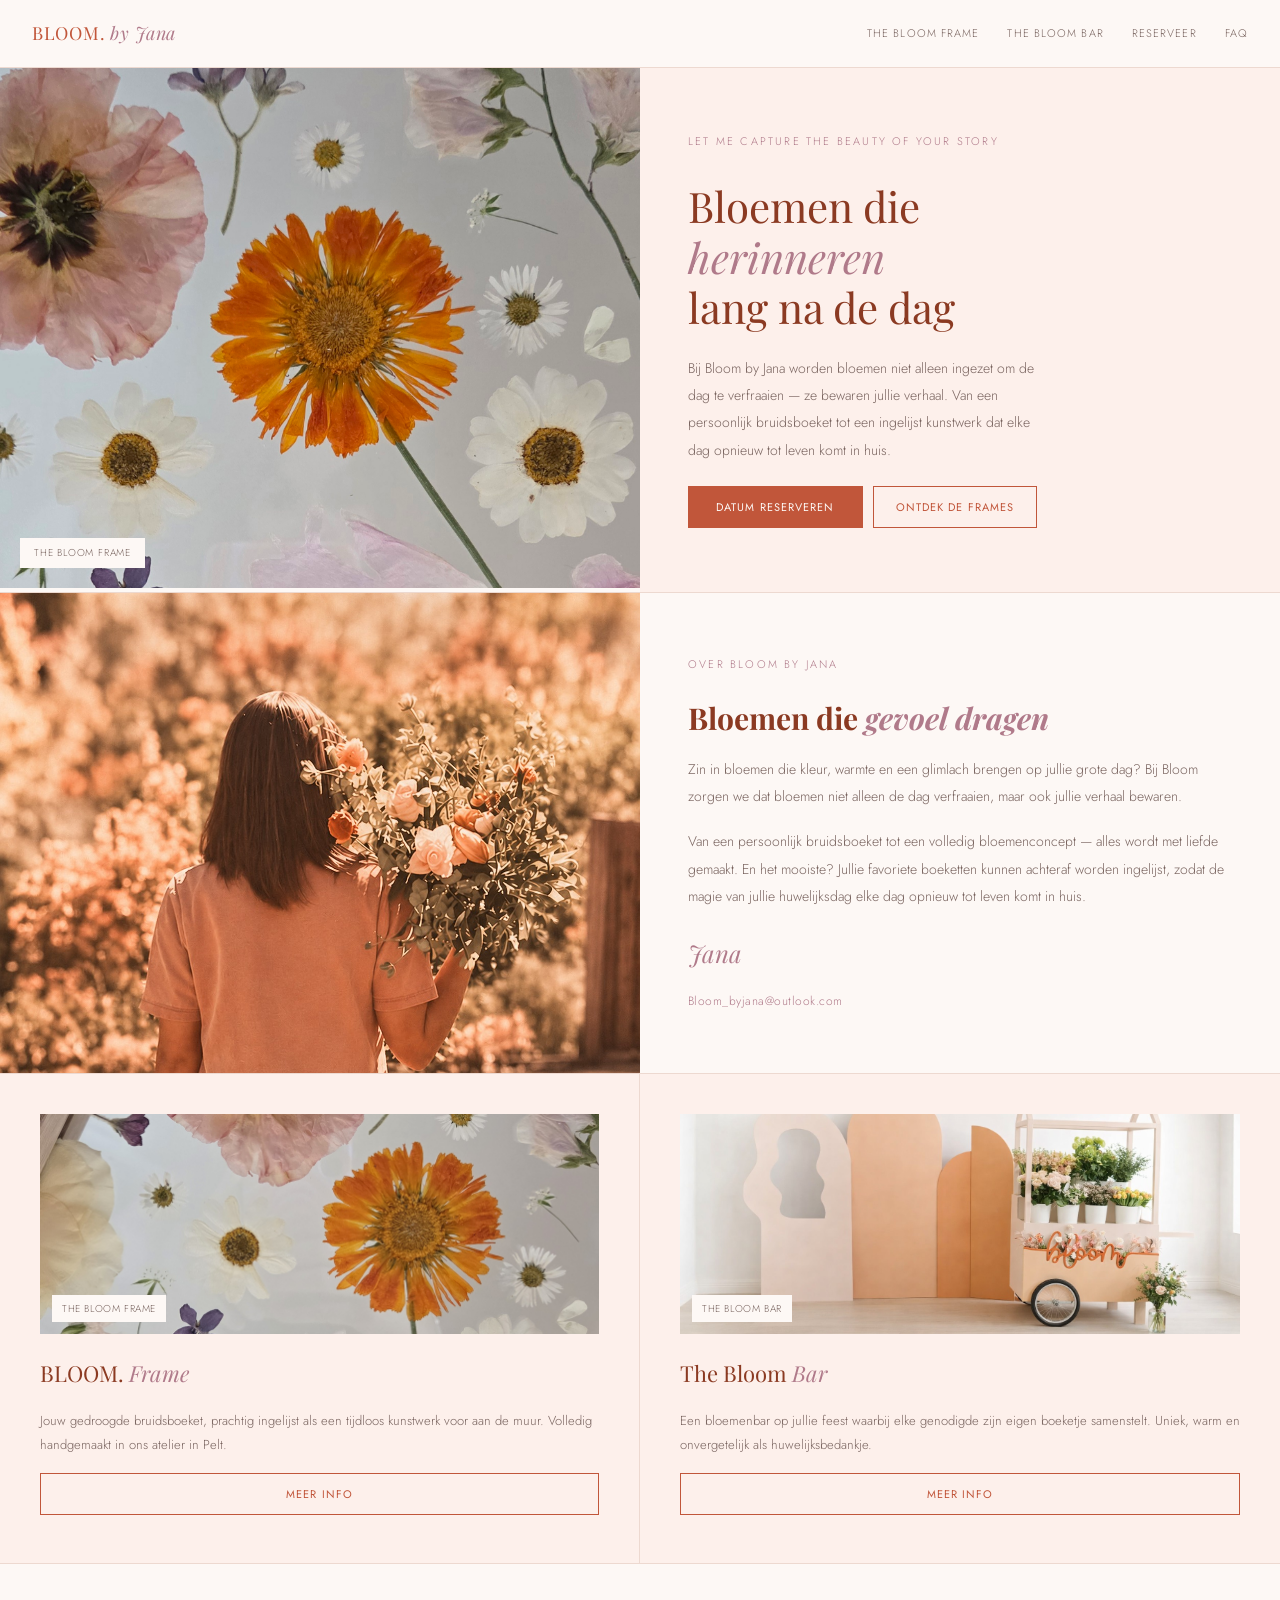
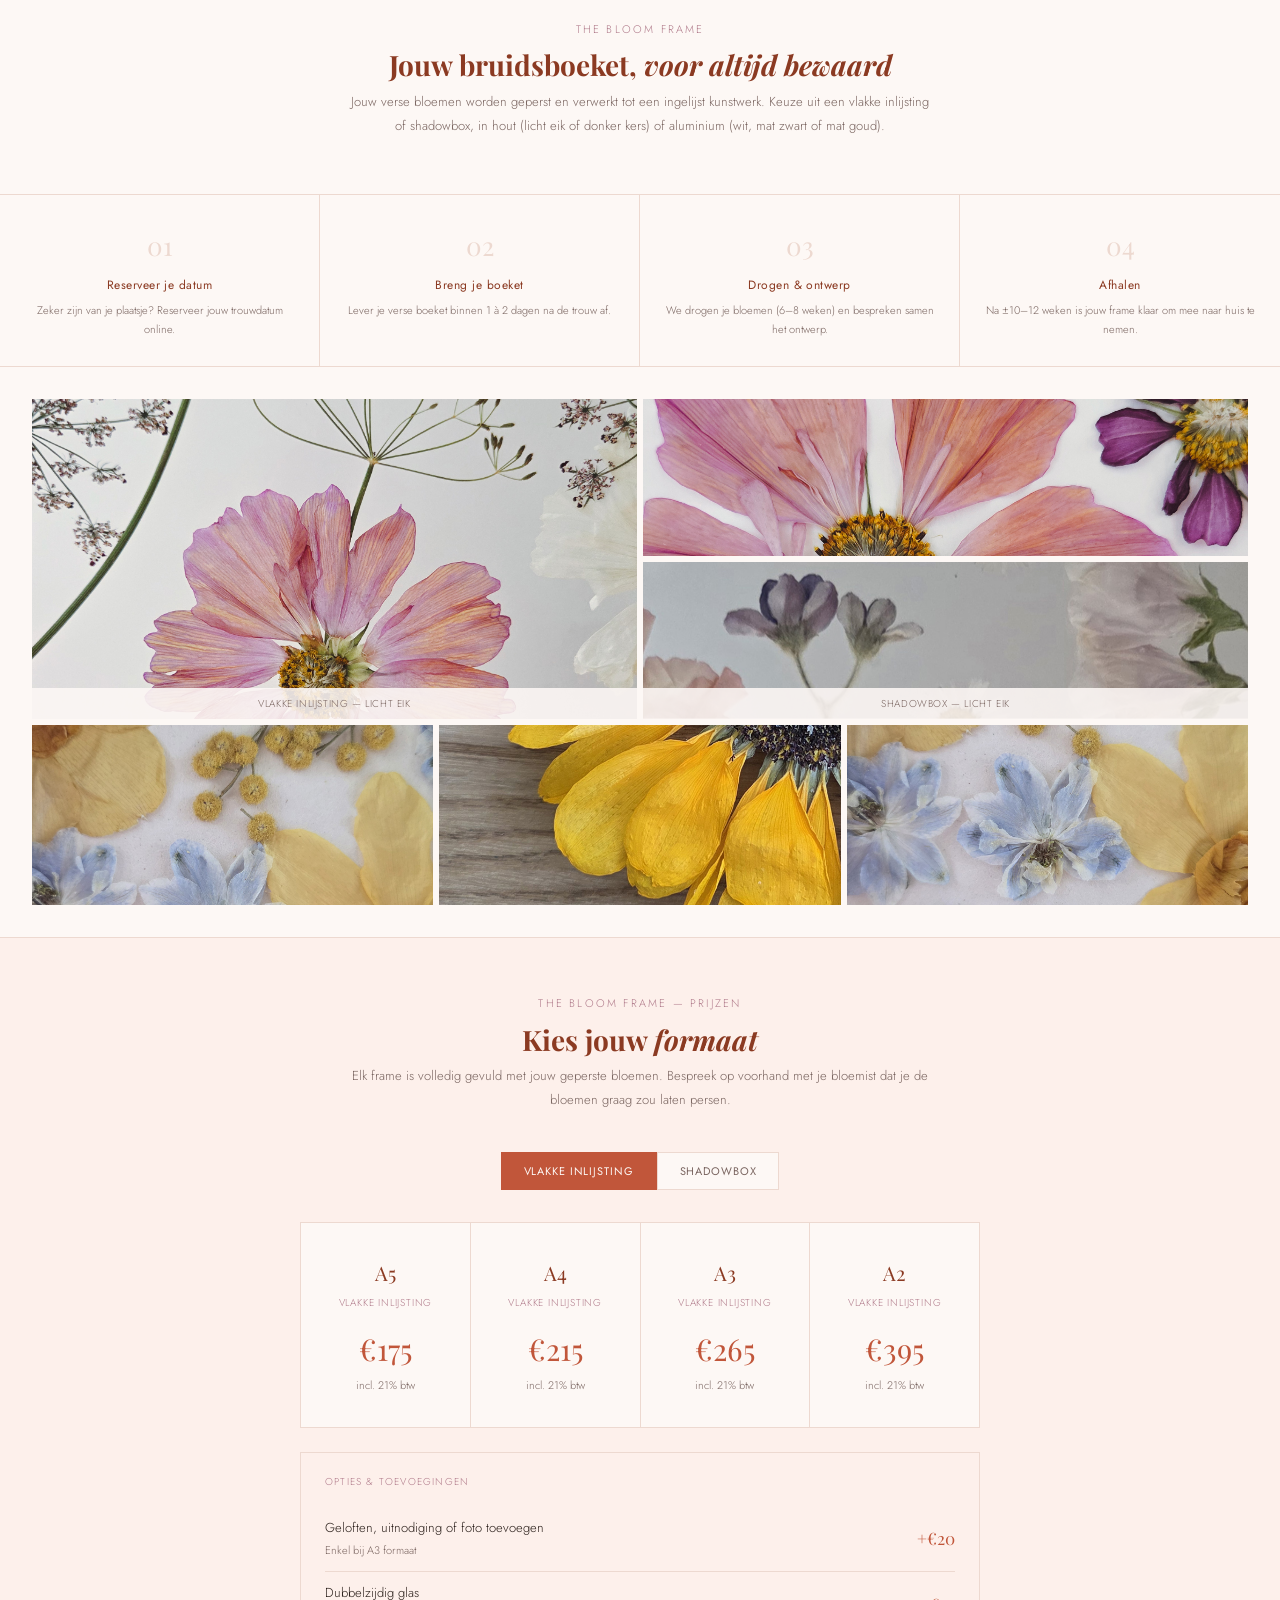
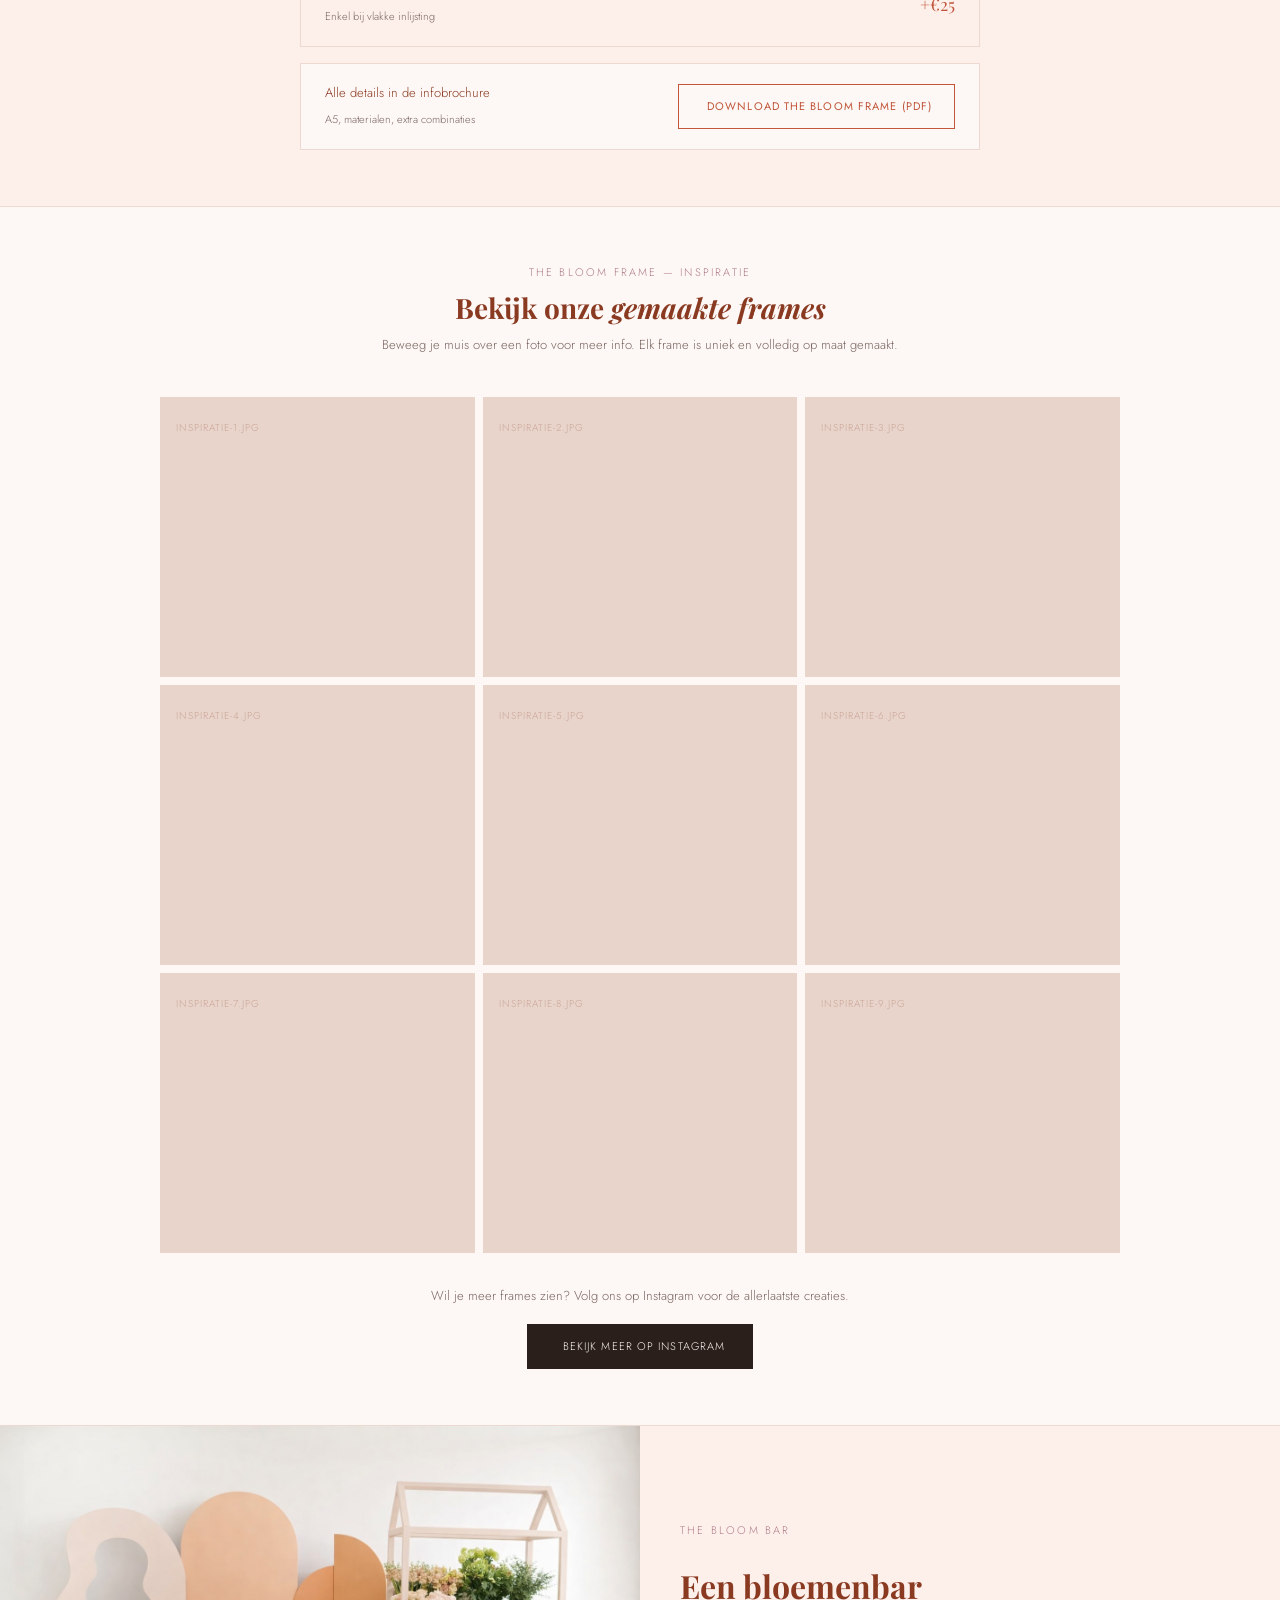
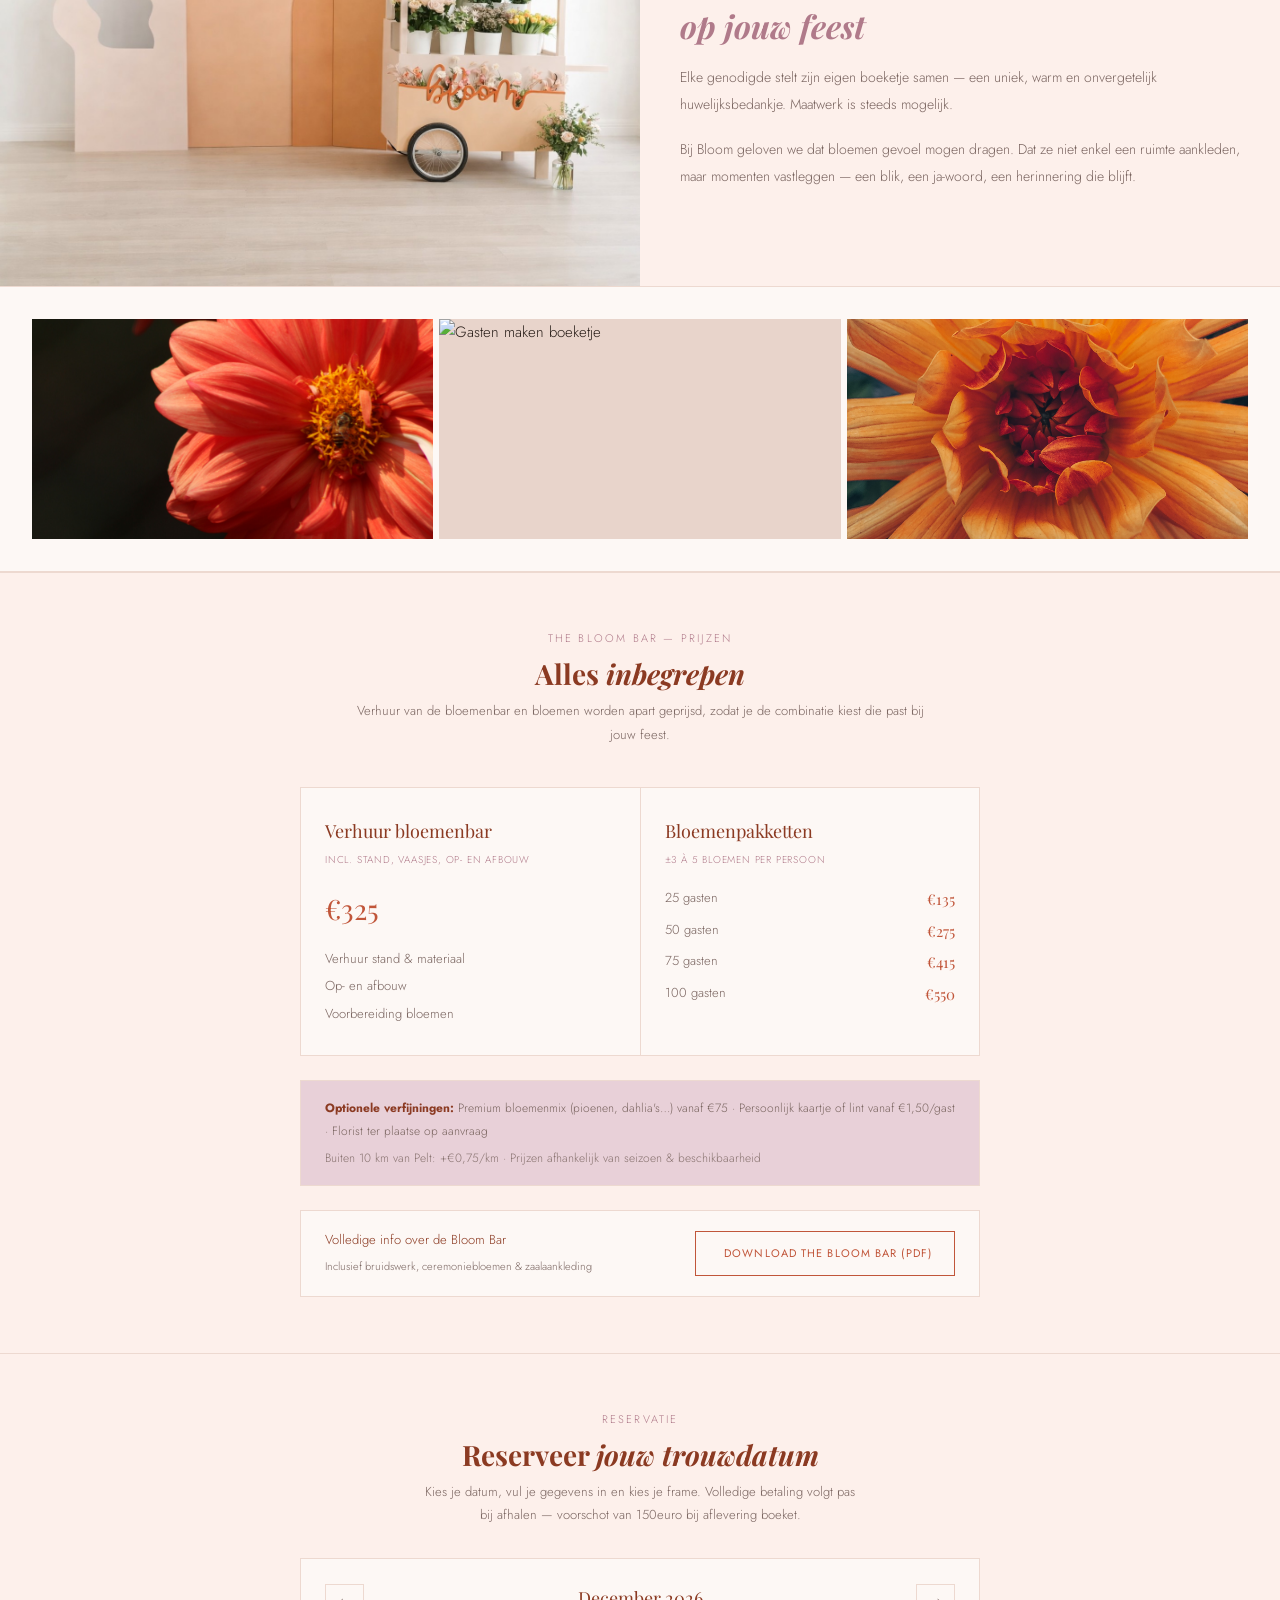
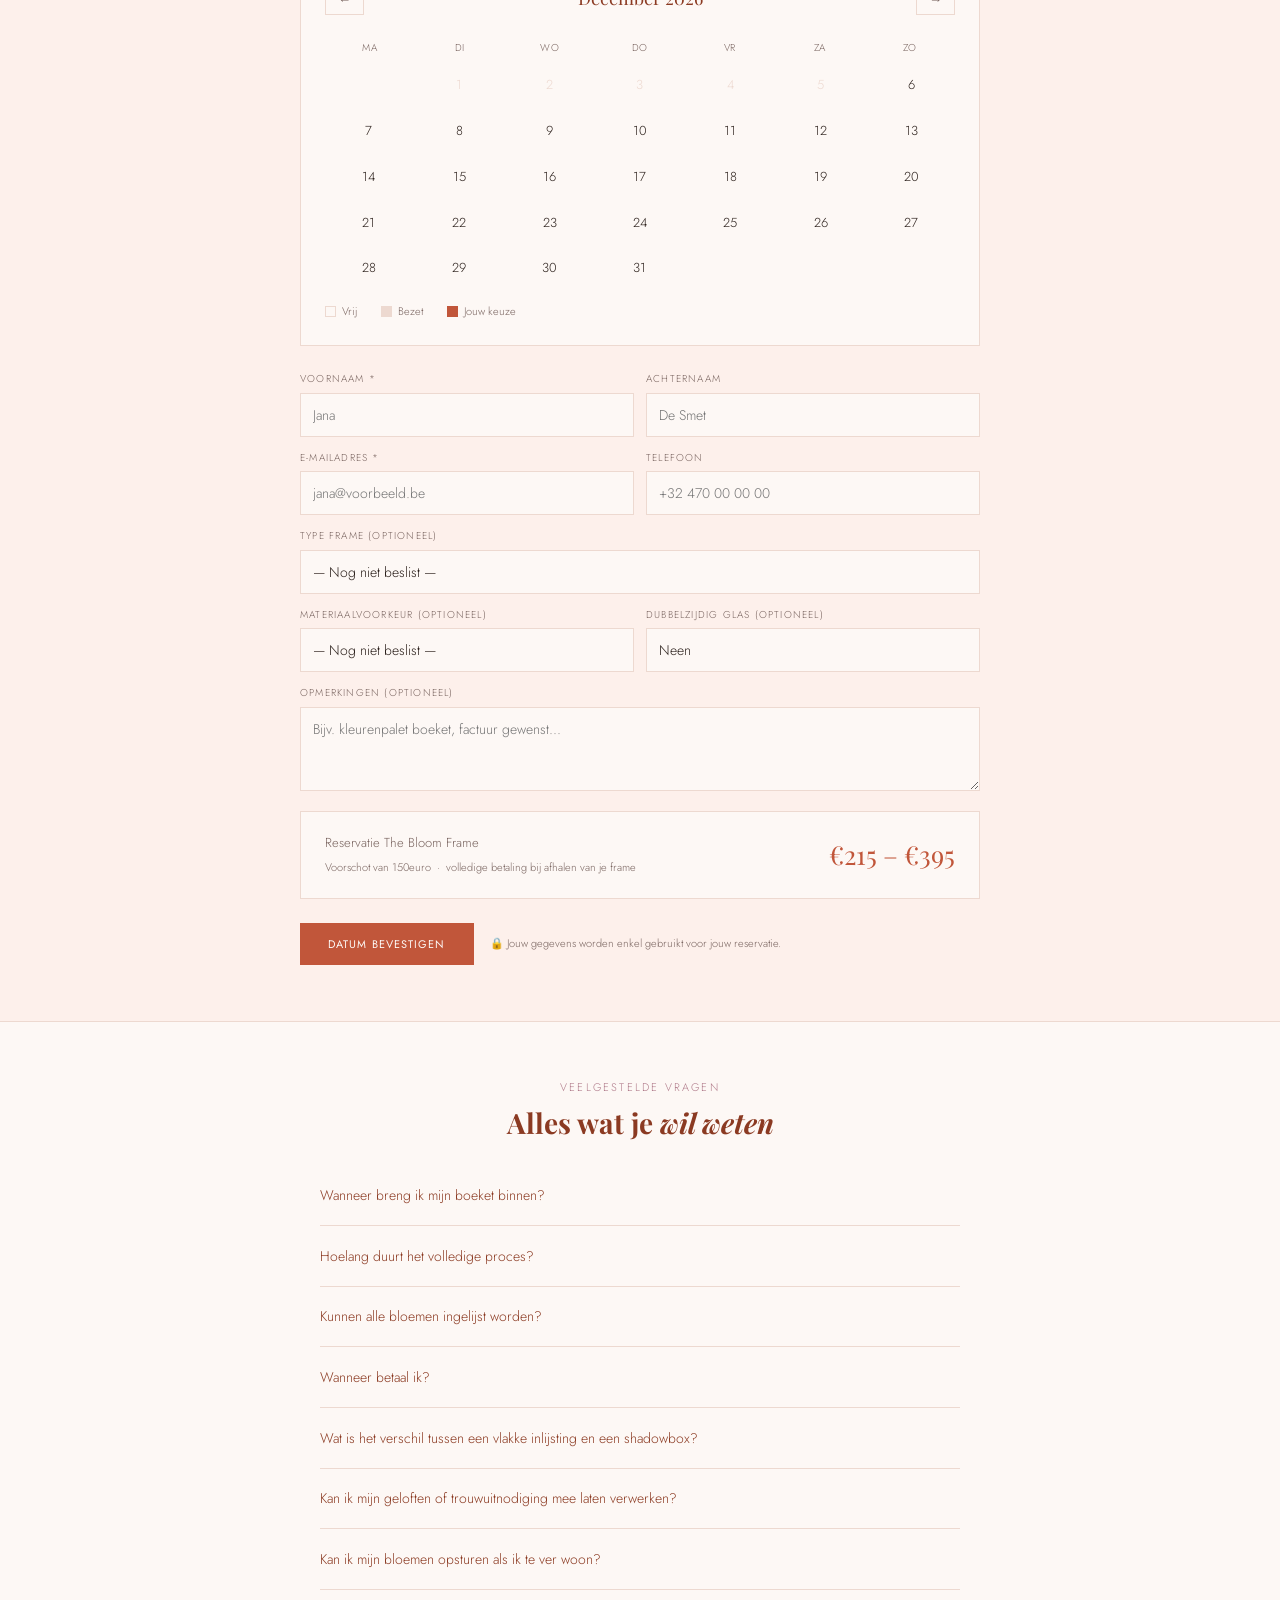
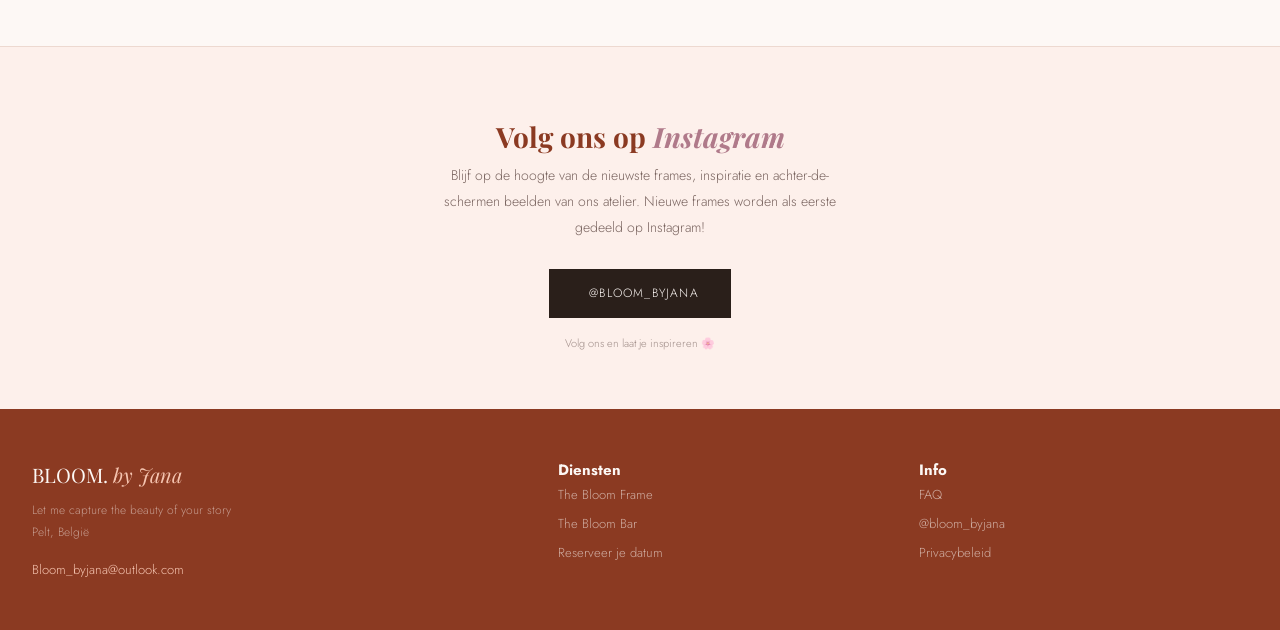
==== commit 85d97c4c: "Update bloom_by_jana.html" ====
--- a/bloom_by_jana.html
+++ b/bloom_by_jana.html
@@ -16,6 +16,72 @@
 
   <!-- ✏️ PAGINATITEL — verschijnt in het browsertabblad -->
   <title>BLOOM. by Jana — Bruidsboeket laten inlijsten · Pelt</title>
+
+
+  <!-- ============================================================
+       SEO — zoekmachine optimalisatie
+       ✏️ Pas de beschrijving aan als je diensten veranderen
+       ============================================================ -->
+
+  <!-- Beschrijving die verschijnt onder jouw naam in Google -->
+  <meta name="description" content="Bloom by Jana — Laat jouw bruidsboeket drogen en inlijsten in Pelt, Limburg. Handgemaakte bloemenframes als blijvende herinnering aan jouw trouwdag. Vlakke inlijsting en shadowbox. Reserveer jouw datum online.">
+
+  <!-- Zoekwoorden -->
+  <meta name="keywords" content="bruidsboeket inlijsten, bruidsboeket laten drogen, bloemenframe, gedroogde bloemen inlijsten, bruidsboeket bewaren, shadowbox bloemen, trouwboeket inlijsten, Pelt, Limburg, Bloom by Jana">
+
+  <!-- Auteur -->
+  <meta name="author" content="Bloom by Jana">
+
+  <!-- Vertel Google dat de site in het Nederlands is -->
+  <meta name="language" content="nl">
+
+  <!-- Open Graph — hoe je website eruitziet als je de link deelt op Facebook/Instagram -->
+  <meta property="og:title" content="Bloom by Jana — Bruidsboeket laten inlijsten">
+  <meta property="og:description" content="Laat jouw bruidsboeket drogen en inlijsten als tijdloos kunstwerk. Handgemaakt in Pelt, Limburg. Reserveer jouw trouwdatum online.">
+  <meta property="og:type" content="website">
+  <meta property="og:locale" content="nl_BE">
+  <!-- ✏️ Vervang de URL hieronder door jouw eigen websiteadres -->
+  <meta property="og:url" content="https://bloombyjana.github.io/bloom_byjana/">
+  <!-- ✏️ Voeg later een mooie foto toe die verschijnt bij het delen — zet het pad naar je foto -->
+  <meta property="og:image" content="https://bloombyjana.github.io/bloom_byjana/hero-frame.jpg">
+
+  <!-- Structured data — vertelt Google exact wat jouw bedrijf is -->
+  <script type="application/ld+json">
+  {
+    "@context": "https://schema.org",
+    "@type": "LocalBusiness",
+    "name": "Bloom by Jana",
+    "description": "Bruidsboeket laten drogen en inlijsten. Handgemaakte bloemenframes als blijvende herinnering aan jouw trouwdag.",
+    "url": "https://bloombyjana.github.io/bloom_byjana/",
+    "email": "Bloom_byjana@outlook.com",
+    "address": {
+      "@type": "PostalAddress",
+      "addressLocality": "Pelt",
+      "addressRegion": "Limburg",
+      "addressCountry": "BE"
+    },
+    "areaServed": {
+      "@type": "GeoCircle",
+      "geoMidpoint": {
+        "@type": "GeoCoordinates",
+        "latitude": 51.2333,
+        "longitude": 5.4167
+      },
+      "geoRadius": "50000"
+    },
+    "serviceType": [
+      "Bruidsboeket inlijsten",
+      "Bruidsboeket drogen",
+      "Bloemenframe maken",
+      "Shadowbox bloemen",
+      "Bloemenbar verhuur"
+    ],
+    "sameAs": [
+      "https://www.instagram.com/bloom_byjana"
+    ],
+    "priceRange": "€€"
+  }
+  </script>
 
   <link rel="preconnect" href="https://fonts.googleapis.com">
   <link rel="preconnect" href="https://fonts.gstatic.com" crossorigin>
@@ -268,6 +334,144 @@
     .footer-col h4 { font-size: 10px; letter-spacing: 0.15em; text-transform: uppercase; opacity: 0.4; margin-bottom: 0.75rem; }
     .footer-link { font-size: 13px; opacity: 0.6; display: block; margin-bottom: 0.4rem; text-decoration: none; color: var(--cream); transition: opacity 0.2s; }
     .footer-link:hover { opacity: 1; }
+
+    /* ============================================================
+       MOBIEL — alles onder 768px (smartphone)
+       ============================================================ */
+    @media (max-width: 768px) {
+
+      /* Navigatie */
+      nav { padding: 0.9rem 1.25rem; }
+      .nav-links { gap: 0.75rem; }
+      .nav-links a { font-size: 10px; letter-spacing: 0.06em; }
+
+      /* Hero */
+      .hero { grid-template-columns: 1fr; }
+      .hero-img { height: 280px; }
+      .hero-text { padding: 2.5rem 1.5rem; gap: 1rem; }
+      .hero-title { font-size: 28px; }
+      .hero-body { font-size: 13px; max-width: 100%; }
+      .hero-btns { flex-direction: column; }
+      .btn-primary, .btn-ghost { width: 100%; text-align: center; }
+
+      /* Intro Jana */
+      .intro-section { grid-template-columns: 1fr; }
+      .intro-img { height: 300px; }
+      .intro-text { padding: 2rem 1.5rem; }
+      .intro-text h2 { font-size: 24px; }
+
+      /* Diensten */
+      .diensten-strip { grid-template-columns: 1fr; }
+      .dienst-card { border-right: none; border-bottom: 0.5px solid var(--border); padding: 2rem 1.5rem; }
+      .dienst-card:last-child { border-bottom: none; }
+
+      /* Stappen */
+      .steps { grid-template-columns: 1fr 1fr; }
+      .step { border-bottom: 0.5px solid var(--border); }
+      .step:nth-child(2n) { border-right: none; }
+
+      /* Galerij frame */
+      .gal-wrap { padding: 1rem 1rem 0; }
+      .gal-grid { grid-template-columns: 1fr; }
+      .gal-tall { height: 260px; }
+      .gal-stack { grid-template-rows: auto; grid-template-columns: 1fr 1fr; gap: 6px; margin-top: 6px; }
+      .gal-short { height: 160px; }
+      .gal-side { grid-template-columns: 1fr 1fr; gap: 6px; padding: 6px 1rem 1.5rem; }
+      .gal-sq { height: 150px; }
+      .gal-side > div:last-child { grid-column: span 2; }
+
+      /* Secties algemeen */
+      .section { padding: 2.5rem 1.25rem; }
+      .sec-header { margin-bottom: 2rem; }
+      .sec-title { font-size: 24px; }
+
+      /* Prijzen */
+      .toggle-row { margin-bottom: 1.5rem; }
+      .cards { grid-template-columns: 1fr !important; max-width: 100%; }
+      .options-box { margin: 0 0 1rem; }
+      .brochure-row { flex-direction: column; align-items: flex-start; gap: 0.75rem; }
+      .brochure-row .btn-ghost { width: 100%; text-align: center; }
+
+      /* Bloom Bar */
+      .bar-hero { grid-template-columns: 1fr; }
+      .bar-hero-img { height: 280px; min-height: unset; }
+      .bar-hero-text { padding: 2rem 1.5rem; min-height: unset; }
+      .bar-hero-text h2 { font-size: 26px; }
+      .bar-gallery { grid-template-columns: 1fr 1fr; padding: 1rem; gap: 6px; }
+      .bar-gallery > div:last-child { grid-column: span 2; }
+      .bar-gal-item { height: 180px; }
+      .bar-grid { grid-template-columns: 1fr; max-width: 100%; }
+      .bar-note { margin: 0 0 1rem; }
+      .bar-brochure { flex-direction: column; align-items: flex-start; gap: 0.75rem; }
+      .bar-brochure .btn-ghost { width: 100%; text-align: center; }
+
+      /* Reservatie */
+      .reserve-section { padding: 2.5rem 1.25rem; }
+      .form-row { grid-template-columns: 1fr; }
+      .totaal-bar { flex-direction: column; gap: 0.5rem; align-items: flex-start; }
+      .submit-row { flex-direction: column; align-items: stretch; }
+      .submit-row .btn-primary { text-align: center; }
+
+      /* FAQ */
+      .faq-section { padding: 2.5rem 1.25rem; }
+      .faq-q { font-size: 13px; }
+
+      /* Footer */
+      footer { grid-template-columns: 1fr; gap: 2rem; padding: 2.5rem 1.5rem; }
+    }
+
+    /* Tablet — tussen 769px en 1024px */
+    @media (min-width: 769px) and (max-width: 1024px) {
+      .hero-title { font-size: 32px; }
+      .hero-text { padding: 2.5rem 2rem; }
+      .steps { grid-template-columns: repeat(2, 1fr); }
+      .step:nth-child(2n) { border-right: none; }
+      .step { border-bottom: 0.5px solid var(--border); }
+      .cards { grid-template-columns: repeat(2, 1fr) !important; }
+      .bar-hero-text { padding: 2rem 1.5rem; }
+      footer { grid-template-columns: 1fr 1fr; }
+    }
+
+    /* ============================================================
+       INSPIRATIEGALERIJ — hover effect
+       ============================================================ */
+    .inspiratie-section { padding: 3.5rem 2rem; background: var(--cream); border-top: 0.5px solid var(--border); }
+    .inspiratie-grid { display: grid; grid-template-columns: repeat(3, 1fr); gap: 8px; max-width: 960px; margin: 0 auto; }
+    .inspiratie-item { position: relative; overflow: hidden; height: 280px; cursor: pointer; }
+    .inspiratie-item img,
+    .inspiratie-item .img-ph { width: 100%; height: 100%; object-fit: cover; display: block; transition: transform 0.4s ease; }
+    .inspiratie-item:hover img,
+    .inspiratie-item:hover .img-ph { transform: scale(1.04); }
+    .inspiratie-overlay { position: absolute; inset: 0; background: rgba(43,31,26,0); display: flex; flex-direction: column; justify-content: flex-end; padding: 1.25rem; transition: background 0.3s ease; }
+    .inspiratie-item:hover .inspiratie-overlay { background: rgba(43,31,26,0.55); }
+    .inspiratie-info { transform: translateY(12px); opacity: 0; transition: all 0.3s ease; }
+    .inspiratie-item:hover .inspiratie-info { transform: translateY(0); opacity: 1; }
+    .inspiratie-type { font-size: 11px; letter-spacing: 0.12em; text-transform: uppercase; color: var(--peach-mid); margin-bottom: 4px; }
+    .inspiratie-naam { font-family: 'Playfair Display', serif; font-size: 17px; color: var(--cream); line-height: 1.3; }
+    .inspiratie-formaat { font-size: 11px; color: rgba(253,248,245,0.7); margin-top: 3px; }
+
+    /* ============================================================
+       INSTAGRAM SECTIE
+       ============================================================ */
+    .instagram-section { padding: 3.5rem 2rem; background: var(--peach); border-top: 0.5px solid var(--border); text-align: center; }
+    .instagram-inner { max-width: 560px; margin: 0 auto; }
+    .instagram-icon { font-size: 36px; color: var(--mauve); margin-bottom: 1rem; display: block; }
+    .instagram-title { font-family: 'Playfair Display', serif; font-size: 28px; color: var(--rust-dark); margin-bottom: 0.5rem; line-height: 1.3; }
+    .instagram-title em { font-style: italic; color: var(--mauve); }
+    .instagram-sub { font-size: 14px; color: var(--mid); line-height: 1.85; margin-bottom: 1.75rem; max-width: 420px; margin-left: auto; margin-right: auto; }
+    .instagram-handle { display: inline-flex; align-items: center; gap: 8px; background: var(--dark); color: var(--cream); padding: 14px 32px; font-family: 'Jost', sans-serif; font-size: 12px; letter-spacing: 0.1em; text-transform: uppercase; text-decoration: none; transition: background 0.2s; margin-bottom: 1rem; }
+    .instagram-handle:hover { background: var(--rust); }
+    .instagram-handle i { font-size: 16px; }
+    .instagram-note { font-size: 11px; color: var(--mid); opacity: 0.7; }
+
+    @media (max-width: 768px) {
+      .inspiratie-grid { grid-template-columns: repeat(2, 1fr); }
+      .inspiratie-item { height: 200px; }
+      .inspiratie-item:last-child { grid-column: span 2; }
+      .inspiratie-info { transform: translateY(0); opacity: 1; }
+      .inspiratie-overlay { background: rgba(43,31,26,0.45); }
+      .instagram-title { font-size: 24px; }
+    }
   </style>
 </head>
 <body>
@@ -556,6 +760,142 @@
       </a>
     </div>
   </div>
+
+
+<!-- ============================================================
+     INSPIRATIEGALERIJ — The Bloom Frame
+     🖼️ Vervang "inspiratie-X.jpg" door jouw eigen foto's
+     ✏️ Pas de naam en het formaat aan per foto
+     ============================================================ -->
+<div class="inspiratie-section">
+  <div class="sec-header" style="max-width:580px;margin:0 auto 2.5rem;text-align:center">
+    <span class="eyebrow">The Bloom Frame — inspiratie</span>
+    <h2 class="sec-title serif">Bekijk onze <em>gemaakte frames</em></h2>
+    <p class="sec-sub">Beweeg je muis over een foto voor meer info. Elk frame is uniek en volledig op maat gemaakt.</p>
+  </div>
+  <div class="inspiratie-grid">
+
+    <!-- 🖼️ FOTO 1 — vervang "inspiratie-1.jpg" + pas naam/formaat aan -->
+    <div class="inspiratie-item">
+      <div class="img-ph"><i class="ti ti-photo"></i><span>inspiratie-1.jpg</span></div>
+      <div class="inspiratie-overlay">
+        <div class="inspiratie-info">
+          <div class="inspiratie-type">Vlakke inlijsting</div>
+          <div class="inspiratie-naam">Licht eik · dubbelzijdig glas</div>
+          <div class="inspiratie-formaat">A3 formaat</div>
+        </div>
+      </div>
+    </div>
+
+    <!-- 🖼️ FOTO 2 — vervang "inspiratie-2.jpg" + pas naam/formaat aan -->
+    <div class="inspiratie-item">
+      <div class="img-ph"><i class="ti ti-photo"></i><span>inspiratie-2.jpg</span></div>
+      <div class="inspiratie-overlay">
+        <div class="inspiratie-info">
+          <div class="inspiratie-type">Shadowbox</div>
+          <div class="inspiratie-naam">Licht eik</div>
+          <div class="inspiratie-formaat">21x21 formaat</div>
+        </div>
+      </div>
+    </div>
+
+    <!-- 🖼️ FOTO 3 — vervang "inspiratie-3.jpg" + pas naam/formaat aan -->
+    <div class="inspiratie-item">
+      <div class="img-ph"><i class="ti ti-photo"></i><span>inspiratie-3.jpg</span></div>
+      <div class="inspiratie-overlay">
+        <div class="inspiratie-info">
+          <div class="inspiratie-type">Vlakke inlijsting</div>
+          <div class="inspiratie-naam">Licht eik · dubbelzijdig glas</div>
+          <div class="inspiratie-formaat">A4 formaat</div>
+        </div>
+      </div>
+    </div>
+
+    <!-- 🖼️ FOTO 4 — vervang "inspiratie-4.jpg" + pas naam/formaat aan -->
+    <div class="inspiratie-item">
+      <div class="img-ph"><i class="ti ti-photo"></i><span>inspiratie-4.jpg</span></div>
+      <div class="inspiratie-overlay">
+        <div class="inspiratie-info">
+          <div class="inspiratie-type">Vlakke inlijsting</div>
+          <div class="inspiratie-naam">Licht eik · dubbelzijdig glas </div>
+          <div class="inspiratie-formaat">A3 formaat</div>
+        </div>
+      </div>
+    </div>
+
+    <!-- 🖼️ FOTO 5 — vervang "inspiratie-5.jpg" + pas naam/formaat aan -->
+    <div class="inspiratie-item">
+      <div class="img-ph"><i class="ti ti-photo"></i><span>inspiratie-5.jpg</span></div>
+      <div class="inspiratie-overlay">
+        <div class="inspiratie-info">
+          <div class="inspiratie-type">Vlakke inlijsting</div>
+          <div class="inspiratie-naam">Licht eik</div>
+          <div class="inspiratie-formaat">A5 formaat</div>
+        </div>
+      </div>
+    </div>
+
+    <!-- 🖼️ FOTO 6 — vervang "inspiratie-6.jpg" + pas naam/formaat aan -->
+    <div class="inspiratie-item">
+      <div class="img-ph"><i class="ti ti-photo"></i><span>inspiratie-6.jpg</span></div>
+      <div class="inspiratie-overlay">
+        <div class="inspiratie-info">
+          <div class="inspiratie-type">Vlakke inlijsting</div>
+          <div class="inspiratie-naam">Licht eik</div>
+          <div class="inspiratie-formaat">A5 formaat</div>
+        </div>
+      </div>
+    </div>
+
+    <!-- 🖼️ FOTO 7 — vervang "inspiratie-7.jpg" + pas naam/formaat aan -->
+    <div class="inspiratie-item">
+      <div class="img-ph"><i class="ti ti-photo"></i><span>inspiratie-7.jpg</span></div>
+      <div class="inspiratie-overlay">
+        <div class="inspiratie-info">
+          <div class="inspiratie-type">Vlakke inlijsting</div>
+          <div class="inspiratie-naam">Licht eik</div>
+          <div class="inspiratie-formaat">A4 formaat</div>
+        </div>
+      </div>
+    </div>
+
+    <!-- 🖼️ FOTO 8 — vervang "inspiratie-8.jpg" + pas naam/formaat aan -->
+    <div class="inspiratie-item">
+      <div class="img-ph"><i class="ti ti-photo"></i><span>inspiratie-8.jpg</span></div>
+      <div class="inspiratie-overlay">
+        <div class="inspiratie-info">
+          <div class="inspiratie-type">Shadowbox</div>
+          <div class="inspiratie-naam">Licht eik</div>
+          <div class="inspiratie-formaat">21x21 formaat</div>
+        </div>
+      </div>
+    </div>
+
+    <!-- 🖼️ FOTO 9 — vervang "inspiratie-9.jpg" + pas naam/formaat aan -->
+    <div class="inspiratie-item">
+      <div class="img-ph"><i class="ti ti-photo"></i><span>inspiratie-9.jpg</span></div>
+      <div class="inspiratie-overlay">
+        <div class="inspiratie-info">
+          <div class="inspiratie-type">Vlakke inlijsting</div>
+          <div class="inspiratie-naam">Metalen frame</div>
+          <div class="inspiratie-formaat">A4 formaat</div>
+        </div>
+      </div>
+    </div>
+
+    </div>
+
+  <!-- Bekijk meer knop -->
+  <div style="text-align:center;margin-top:2rem">
+    <p style="font-size:13px;color:var(--mid);margin-bottom:1rem">Wil je meer frames zien? Volg ons op Instagram voor de allerlaatste creaties.</p>
+    <!-- ✏️ Vervang de href door jouw Instagram-link -->
+    <a href="https://instagram.com/bloom_byjana" target="_blank" style="display:inline-flex;align-items:center;gap:8px;background:var(--dark);color:var(--cream);padding:13px 28px;font-family:'Jost',sans-serif;font-size:11px;letter-spacing:0.1em;text-transform:uppercase;text-decoration:none;transition:background 0.2s" onmouseover="this.style.background='var(--rust)'" onmouseout="this.style.background='var(--dark)'">
+      <i class="ti ti-brand-instagram" style="font-size:16px"></i>
+      Bekijk meer op Instagram
+    </a>
+  </div>
+
+</div>
 
 </div><!-- einde #frame -->
 
@@ -855,6 +1195,25 @@
      FOOTER
      ✏️ Pas contactgegevens en links aan
      ============================================================ -->
+
+<!-- ============================================================
+     INSTAGRAM SECTIE
+     ✏️ Vervang de Instagram-link door jouw eigen profiel
+     ============================================================ -->
+<div class="instagram-section">
+  <div class="instagram-inner">
+    <i class="ti ti-brand-instagram instagram-icon"></i>
+    <h2 class="instagram-title serif">Volg ons op <em>Instagram</em></h2>
+    <p class="instagram-sub">Blijf op de hoogte van de nieuwste frames, inspiratie en achter-de-schermen beelden van ons atelier. Nieuwe frames worden als eerste gedeeld op Instagram!</p>
+    <!-- ✏️ Vervang de href door jouw Instagram-link -->
+    <a href="https://instagram.com/bloom_byjana" target="_blank" class="instagram-handle">
+      <i class="ti ti-brand-instagram"></i>
+      @bloom_byjana
+    </a>
+    <div class="instagram-note">Volg ons en laat je inspireren 🌸</div>
+  </div>
+</div>
+
 <footer>
   <div>
     <div class="footer-logo serif">BLOOM. <em>by Jana</em></div>
@@ -978,8 +1337,8 @@
     document.getElementById('glas-opt').style.display = type === 'vlak' ? 'flex' : 'none';
   }
 
-  // Formulier versturen
-  function submitForm() {
+  // Formulier versturen via Formspree
+  async function submitForm() {
     if (!gekozenDatum) {
       alert('Kies eerst een datum op de kalender.');
       return;
@@ -990,9 +1349,46 @@
       alert('Vul minstens je voornaam en e-mailadres in.');
       return;
     }
-    // Hier zou je later een echte e-mailverzending kunnen koppelen
-    document.getElementById('form-area').style.display = 'none';
-    document.getElementById('success-screen').classList.add('show');
+
+    // Gegevens verzamelen
+    const gegevens = {
+      voornaam: voornaam,
+      achternaam: document.getElementById('lname').value,
+      email: email,
+      telefoon: document.getElementById('phone').value,
+      trouwdatum: gekozenDatum,
+      frame: document.getElementById('frame-keuze') ? document.getElementById('frame-keuze').value : '',
+      opmerkingen: document.getElementById('notes').value,
+      _subject: 'Nieuwe reservatie — Bloom by Jana: ' + gekozenDatum,
+      _replyto: email
+    };
+
+    // Knop uitschakelen tijdens verzenden
+    const knop = document.querySelector('.submit-row .btn-primary');
+    knop.textContent = 'Bezig met verzenden...';
+    knop.disabled = true;
+
+    try {
+      const response = await fetch('https://formspree.io/f/xbdvklnp', {
+        method: 'POST',
+        headers: { 'Content-Type': 'application/json' },
+        body: JSON.stringify(gegevens)
+      });
+
+      if (response.ok) {
+        // Succes — toon bevestigingsscherm
+        document.getElementById('form-area').style.display = 'none';
+        document.getElementById('success-screen').classList.add('show');
+      } else {
+        alert('Er liep iets fout. Probeer opnieuw of mail ons via Bloom_byjana@outlook.com');
+        knop.textContent = 'Datum bevestigen';
+        knop.disabled = false;
+      }
+    } catch (error) {
+      alert('Er liep iets fout. Controleer je internetverbinding en probeer opnieuw.');
+      knop.textContent = 'Datum bevestigen';
+      knop.disabled = false;
+    }
   }
 
   // FAQ uitklappen
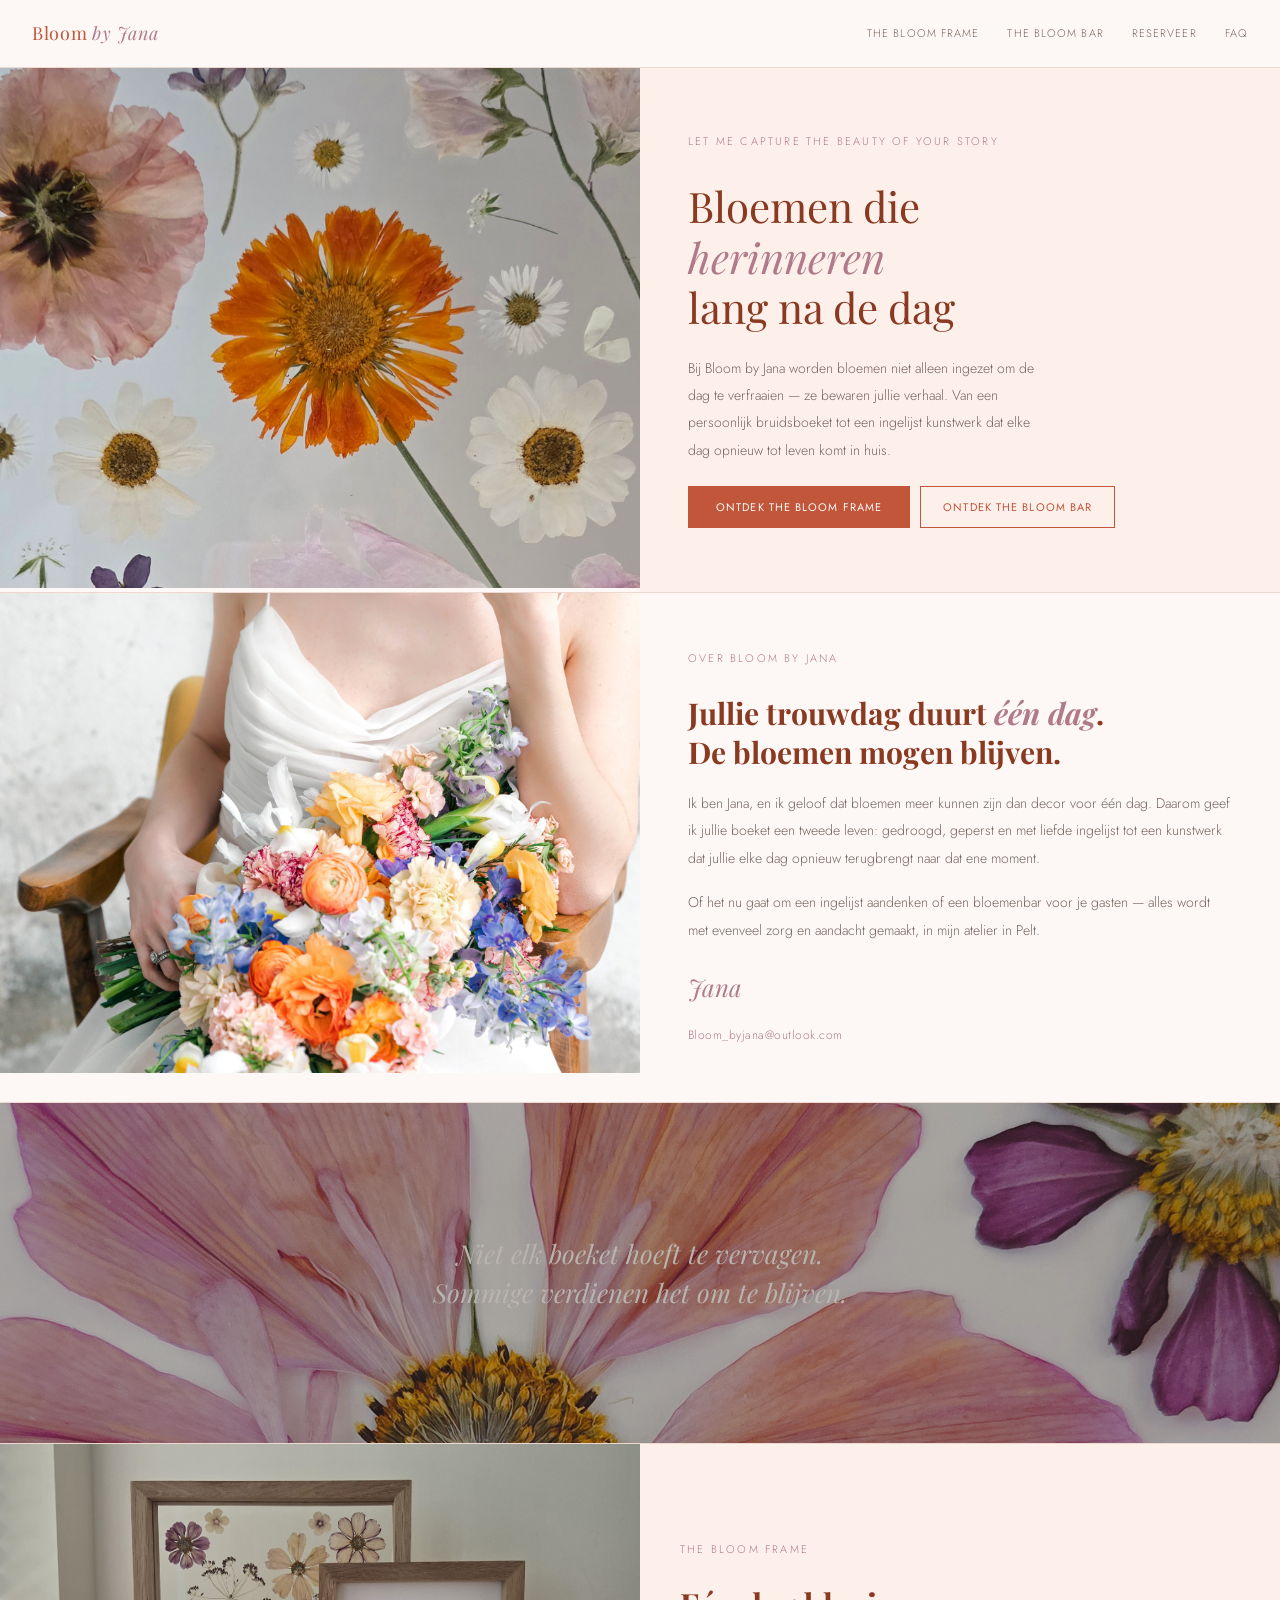
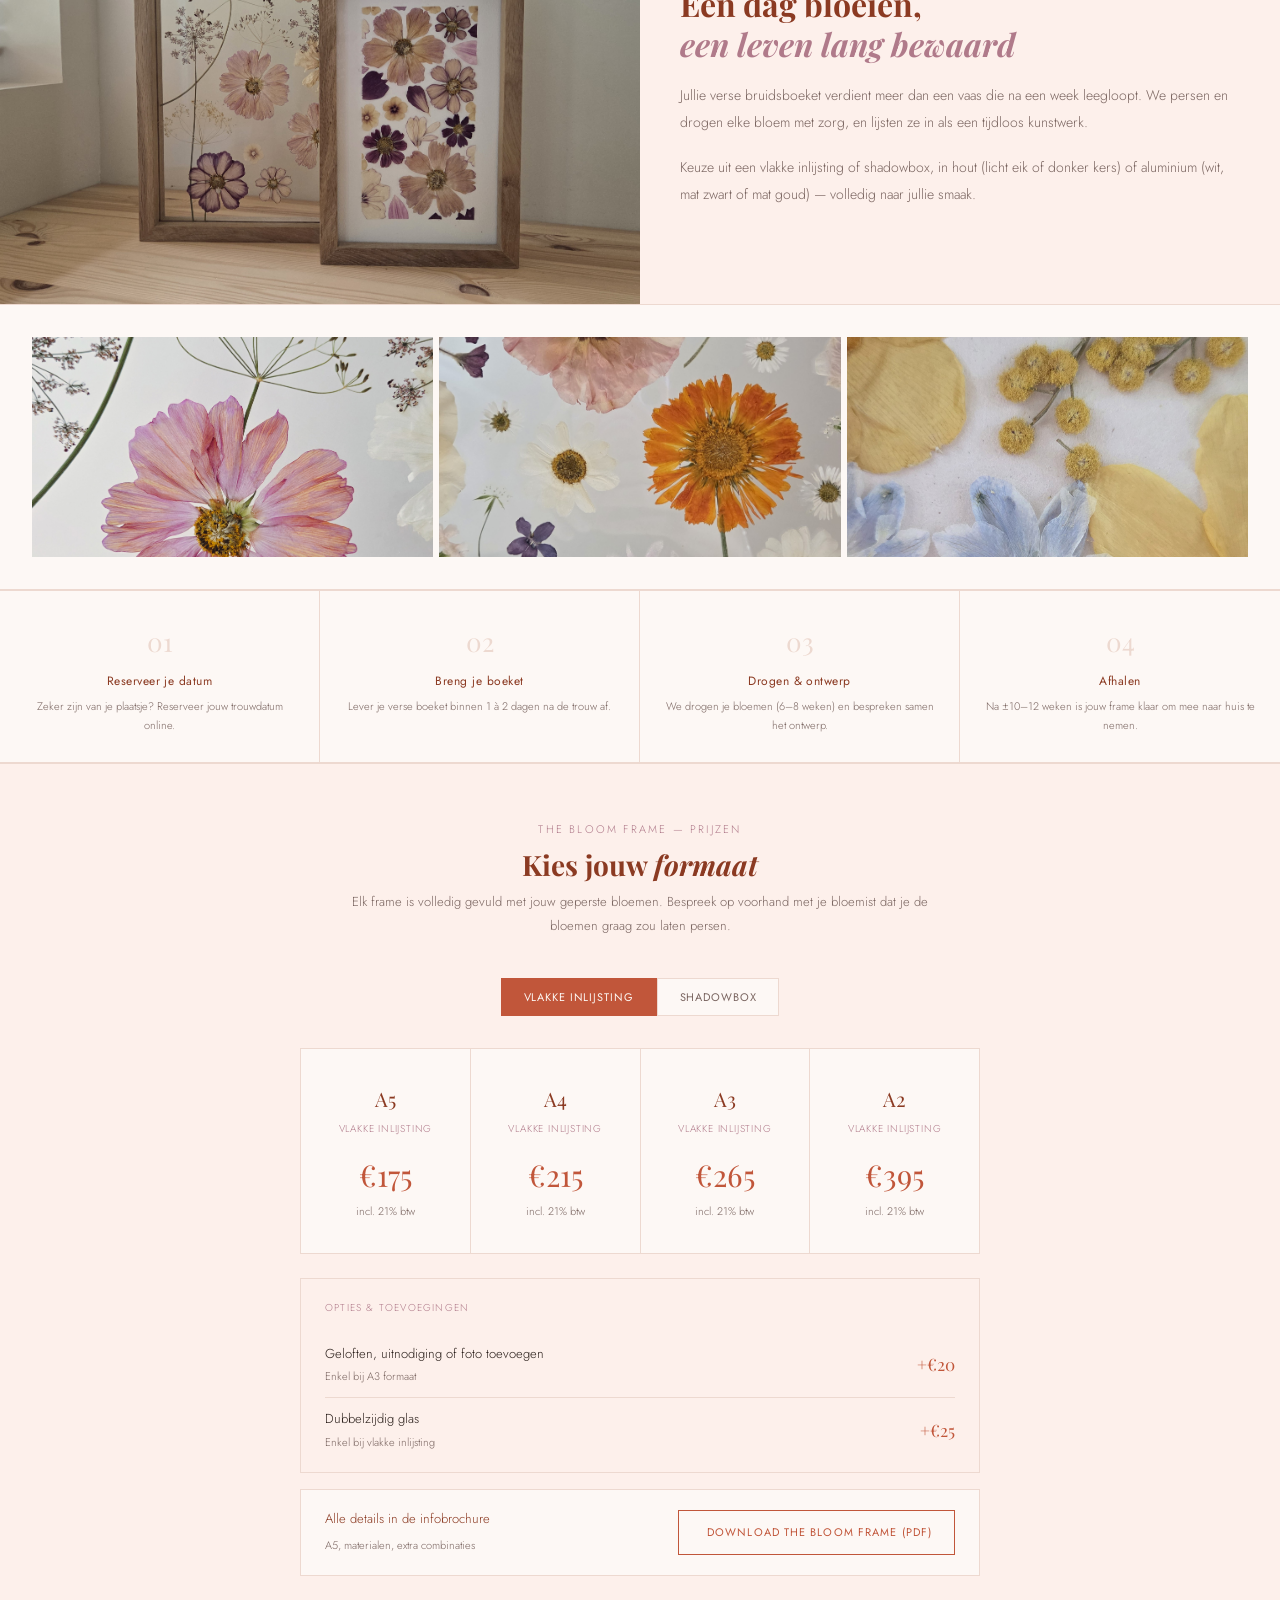
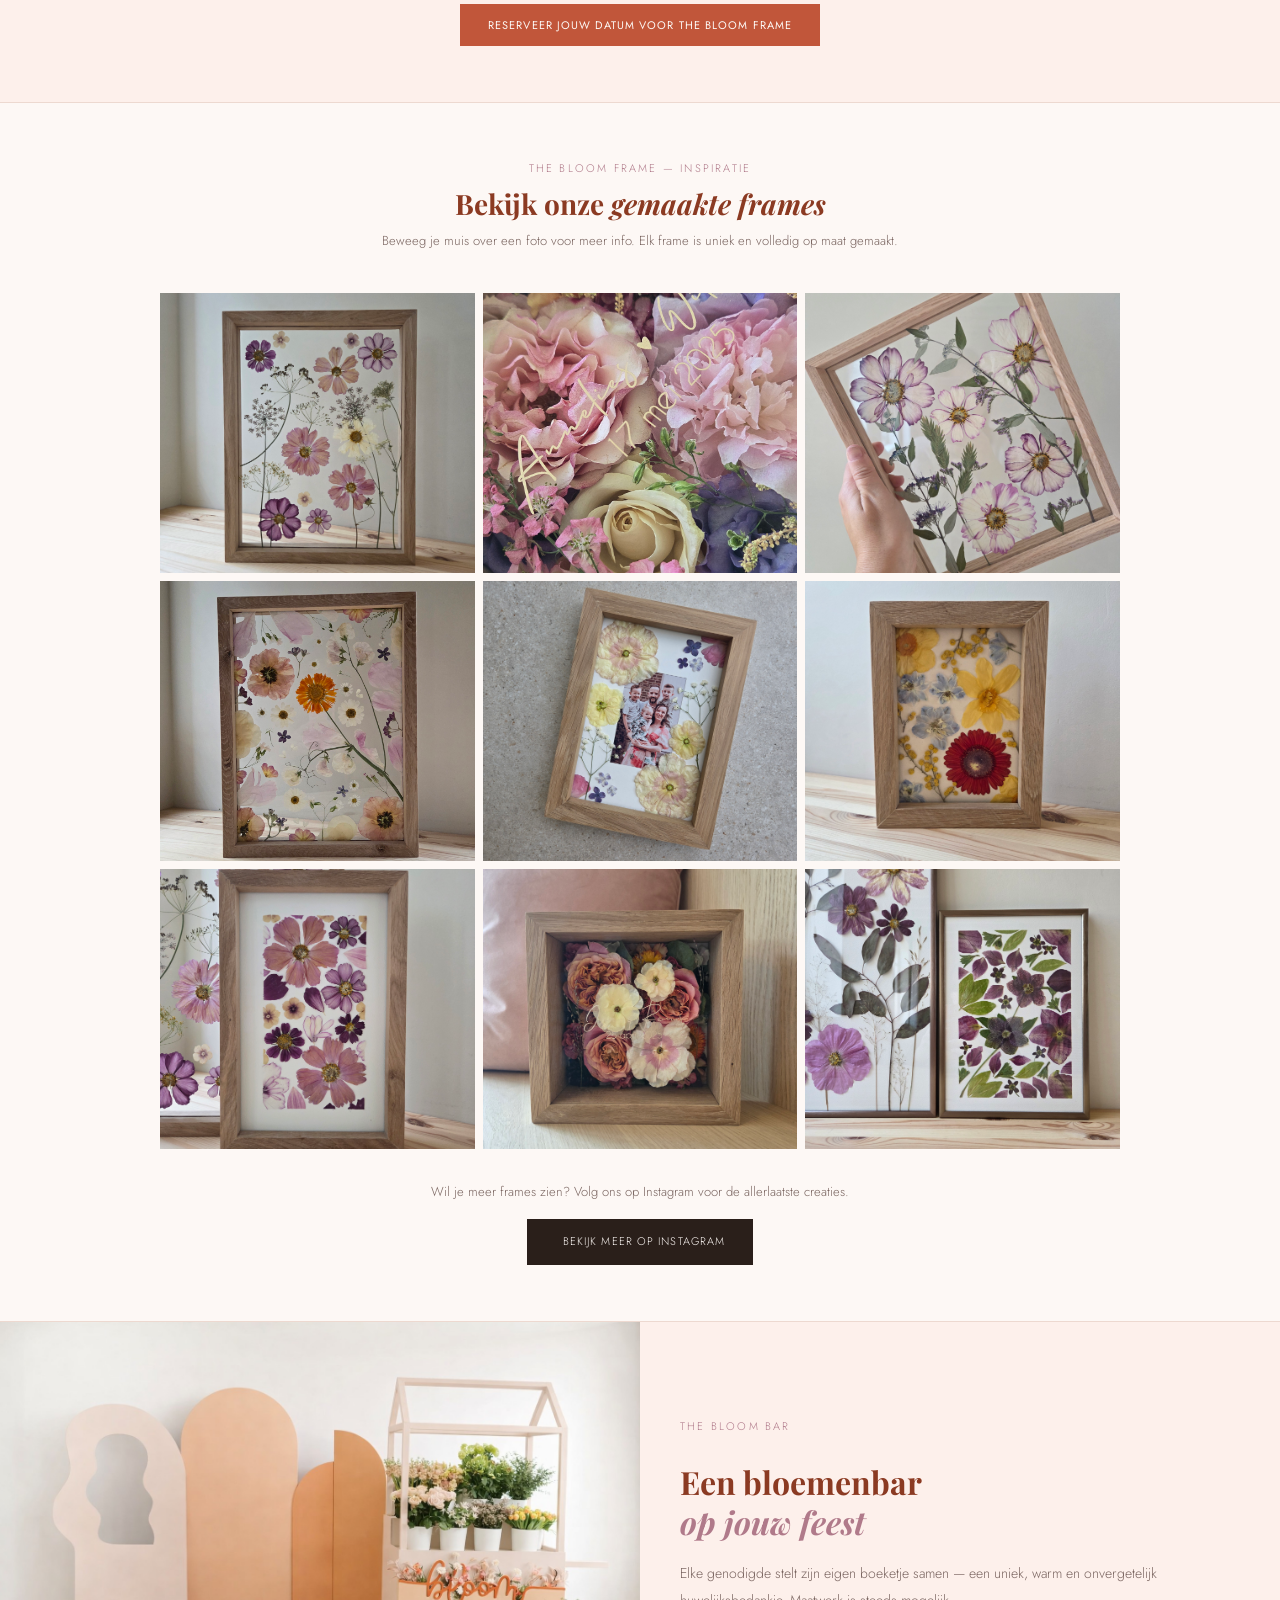
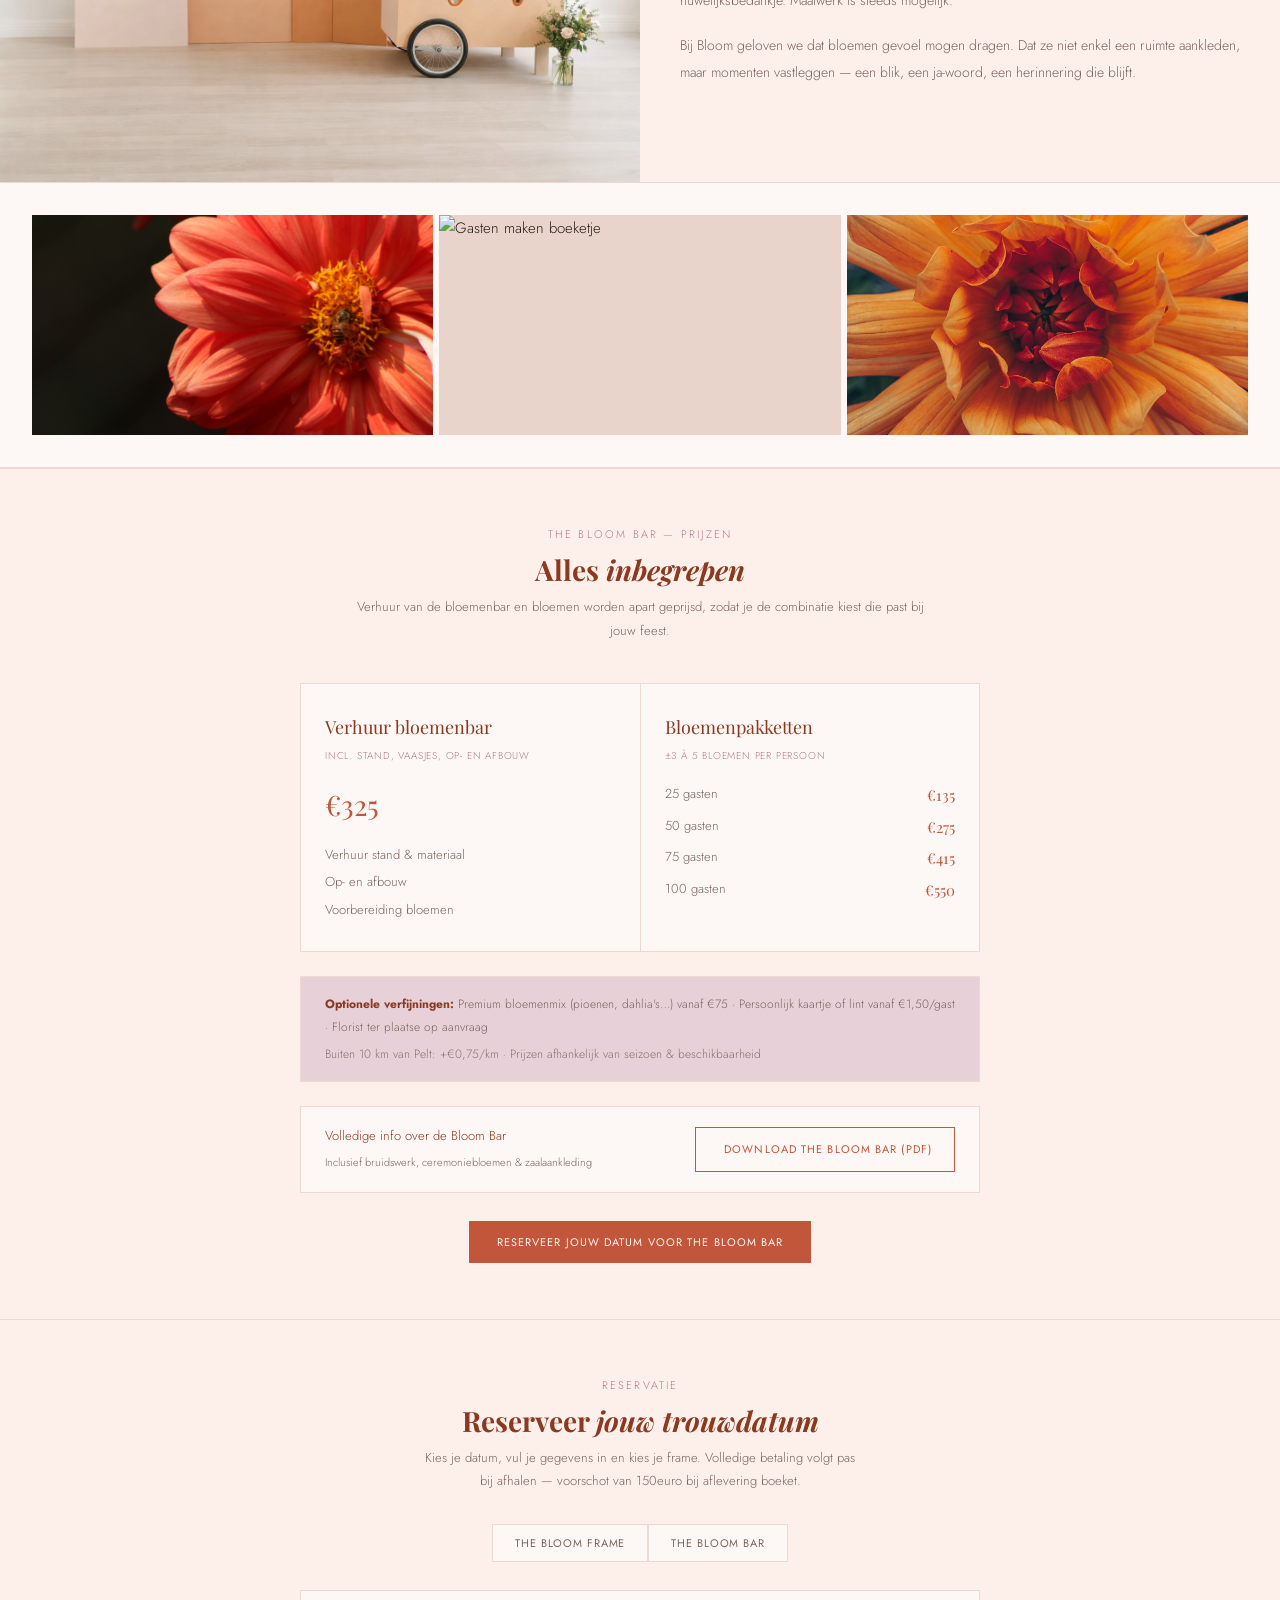
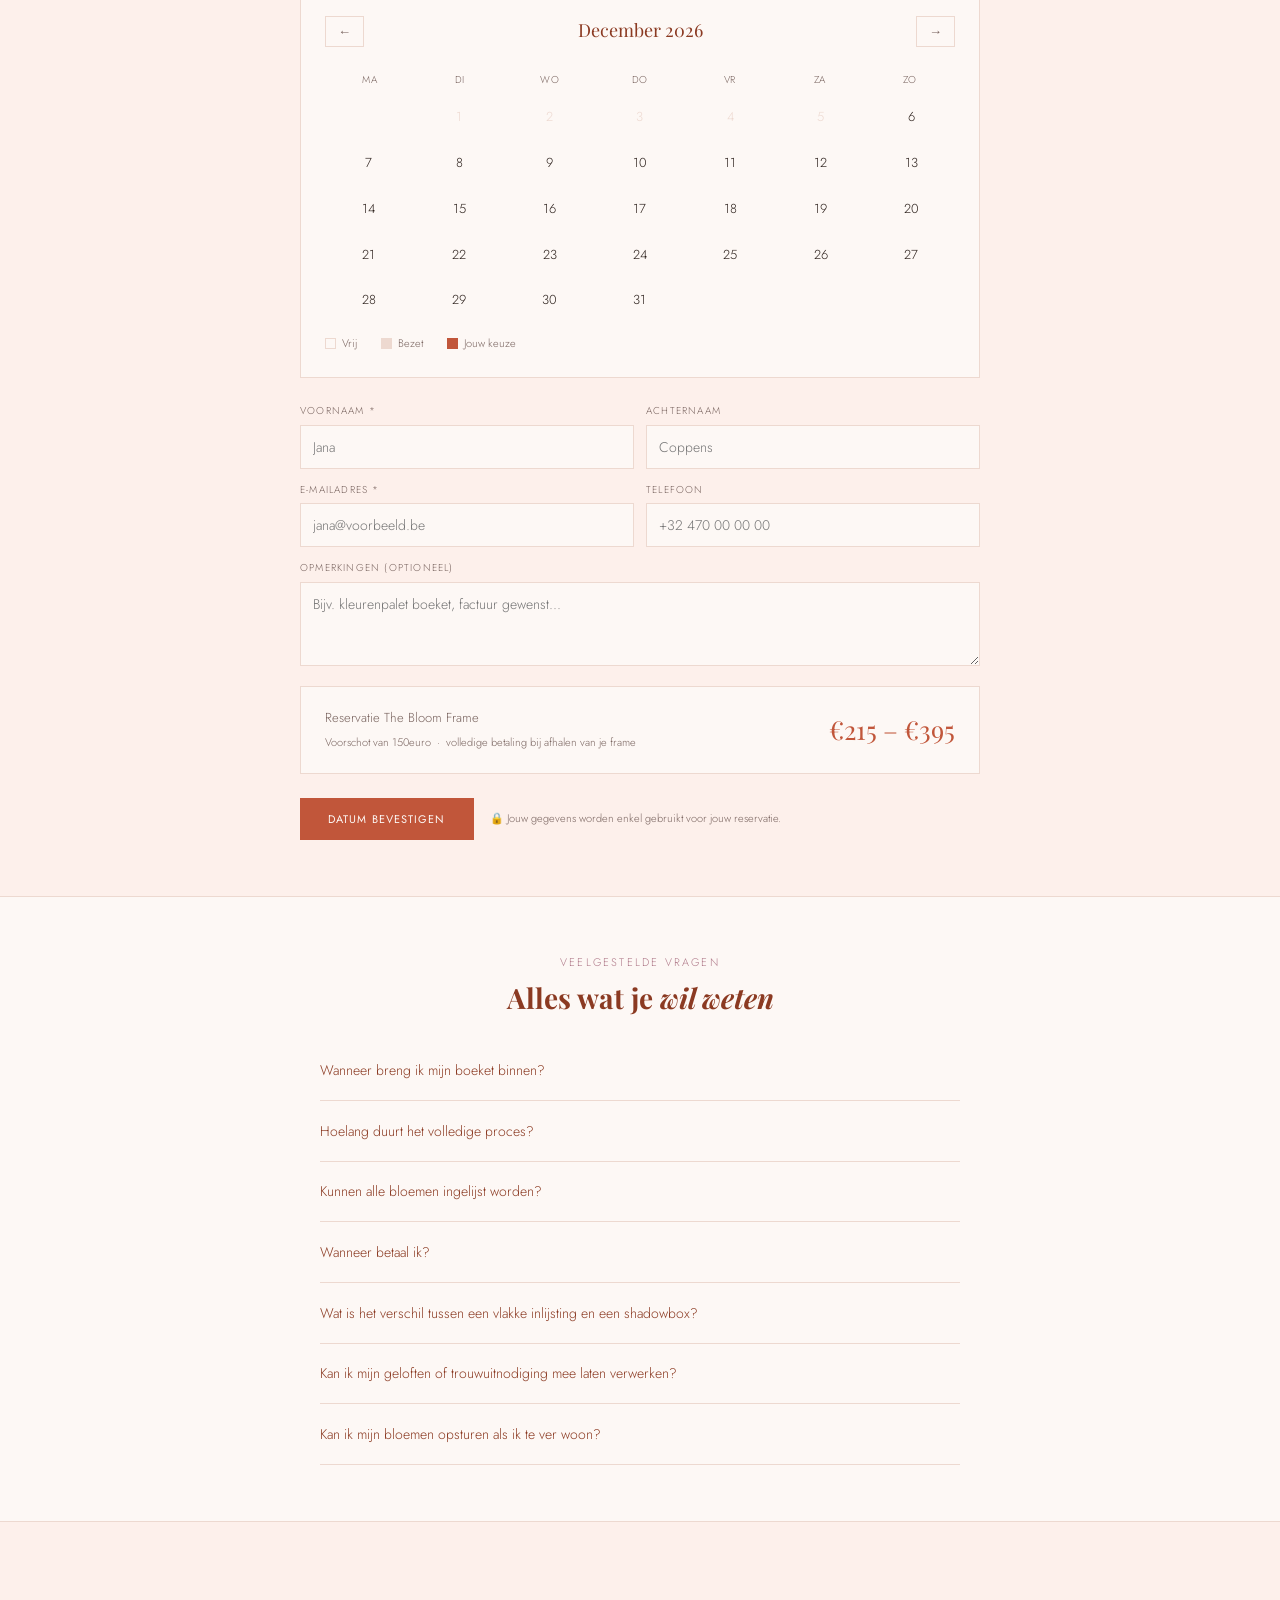
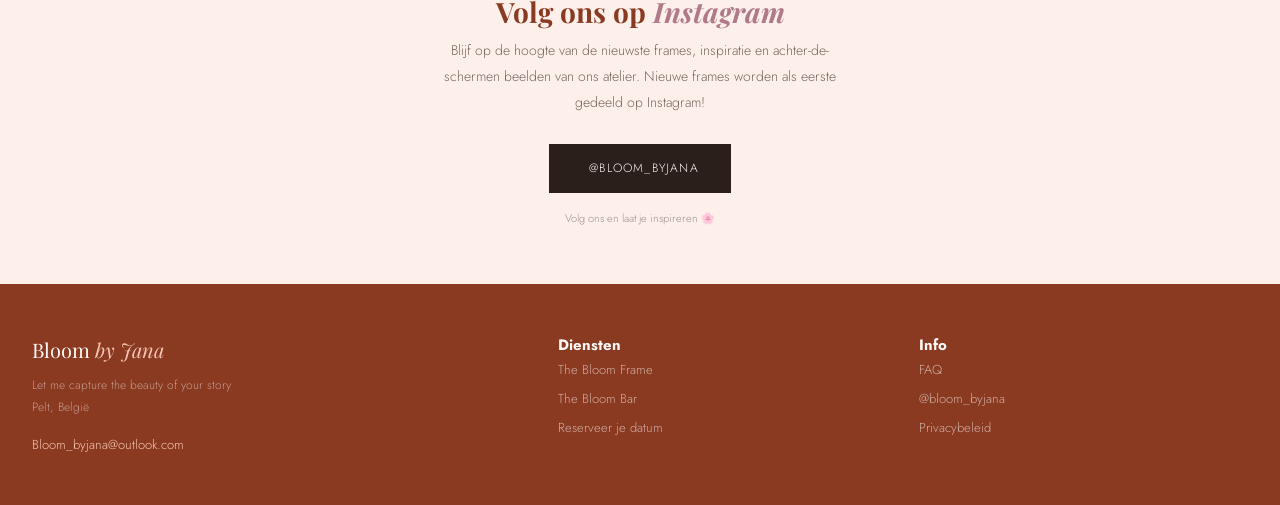
==== commit 2c2cdba4: "Update bloom_by_jana.html" ====
--- a/bloom_by_jana.html
+++ b/bloom_by_jana.html
@@ -15,7 +15,12 @@
        ============================================================ -->
 
   <!-- ✏️ PAGINATITEL — verschijnt in het browsertabblad -->
-  <title>BLOOM. by Jana — Bruidsboeket laten inlijsten · Pelt</title>
+  <title>Bloom by Jana — Bruidsboeket laten inlijsten · Pelt</title>
+
+  <!-- ✏️ FAVICON — het kleine icoontje naast de paginatitel in het browsertabblad -->
+  <!-- 🖼️ Upload een vierkante afbeelding (bv. je logo of een bloemmotief, idealiter 512x512px) met deze bestandsnaam -->
+  <link rel="icon" type="image/png" href="favicon.png">
+  <link rel="apple-touch-icon" href="favicon.png">
 
 
   <!-- ============================================================
@@ -44,6 +49,10 @@
   <meta property="og:url" content="https://bloombyjana.github.io/bloom_byjana/">
   <!-- ✏️ Voeg later een mooie foto toe die verschijnt bij het delen — zet het pad naar je foto -->
   <meta property="og:image" content="https://bloombyjana.github.io/bloom_byjana/hero-frame.jpg">
+
+  <!-- Canonical URL — vertelt Google wat het "officiële" adres van deze pagina is -->
+  <!-- ✏️ Vervang door jouw eigen websiteadres als dit verandert -->
+  <link rel="canonical" href="https://bloombyjana.github.io/bloom_byjana/">
 
   <!-- Structured data — vertelt Google exact wat jouw bedrijf is -->
   <script type="application/ld+json">
@@ -160,6 +169,14 @@
     .intro-text h2 em { font-style: italic; color: var(--mauve); }
     .intro-text p { font-size: 14px; color: var(--mid); line-height: 1.95; }
     .signature { font-family: 'Playfair Display', serif; font-size: 24px; font-style: italic; color: var(--mauve); margin-top: 0.25rem; }
+
+    /* ✏️ SFEERFOTO-ONDERBREKING — full-width foto met citaat, tussen de Jana-intro en de diensten */
+    .mood-break { position: relative; height: 340px; overflow: hidden; }
+    .mood-break img { width: 100%; height: 100%; object-fit: cover; display: block; }
+    .mood-break .img-ph { width: 100%; height: 100%; }
+    .mood-break::after { content: ''; position: absolute; inset: 0; background: rgba(43,31,26,0.32); }
+    .mood-break-text { position: absolute; inset: 0; display: flex; align-items: center; justify-content: center; text-align: center; padding: 0 2rem; }
+    .mood-break-text span { font-family: 'Playfair Display', serif; font-style: italic; font-size: 26px; color: var(--cream); max-width: 600px; line-height: 1.5; }
     .intro-mail { font-size: 12px; color: var(--mauve); text-decoration: none; letter-spacing: 0.04em; }
     .intro-mail:hover { color: var(--rust); }
 
@@ -240,18 +257,18 @@
     /* ============================================================
        BLOOM BAR
        ============================================================ */
-    .bar-hero { display: grid; grid-template-columns: 1fr 1fr; border-top: 0.5px solid var(--border); border-bottom: 0.5px solid var(--border); }
-    .bar-hero-img { height: 460px; overflow: hidden; }
-    .bar-hero-img img { width: 100%; height: 100%; object-fit: cover; display: block; }
-    .bar-hero-img .img-ph { width: 100%; height: 100%; }
-    .bar-hero-text { padding: 3rem 2.5rem; background: var(--peach); display: flex; flex-direction: column; justify-content: center; gap: 1.1rem; min-height: 460px; }
-    .bar-hero-text h2 { font-family: 'Playfair Display', serif; font-size: 32px; color: var(--rust-dark); line-height: 1.25; }
-    .bar-hero-text h2 em { font-style: italic; color: var(--mauve); }
-    .bar-hero-text p { font-size: 14px; color: var(--mid); line-height: 1.95; }
-    .bar-gallery { display: grid; grid-template-columns: 1fr 1fr 1fr; gap: 6px; padding: 2rem; background: var(--cream); border-bottom: 0.5px solid var(--border); }
-    .bar-gal-item { height: 220px; overflow: hidden; }
-    .bar-gal-item img { width: 100%; height: 100%; object-fit: cover; display: block; }
-    .bar-gal-item .img-ph { width: 100%; height: 100%; }
+    .bar-hero, .frame-hero { display: grid; grid-template-columns: 1fr 1fr; border-top: 0.5px solid var(--border); border-bottom: 0.5px solid var(--border); }
+    .bar-hero-img, .frame-hero-img { height: 460px; overflow: hidden; }
+    .bar-hero-img img, .frame-hero-img img { width: 100%; height: 100%; object-fit: cover; display: block; }
+    .bar-hero-img .img-ph, .frame-hero-img .img-ph { width: 100%; height: 100%; }
+    .bar-hero-text, .frame-hero-text { padding: 3rem 2.5rem; background: var(--peach); display: flex; flex-direction: column; justify-content: center; gap: 1.1rem; min-height: 460px; }
+    .bar-hero-text h2, .frame-hero-text h2 { font-family: 'Playfair Display', serif; font-size: 32px; color: var(--rust-dark); line-height: 1.25; }
+    .bar-hero-text h2 em, .frame-hero-text h2 em { font-style: italic; color: var(--mauve); }
+    .bar-hero-text p, .frame-hero-text p { font-size: 14px; color: var(--mid); line-height: 1.95; }
+    .bar-gallery, .frame-gallery { display: grid; grid-template-columns: 1fr 1fr 1fr; gap: 6px; padding: 2rem; background: var(--cream); border-bottom: 0.5px solid var(--border); }
+    .bar-gal-item, .frame-gal-item { height: 220px; overflow: hidden; }
+    .bar-gal-item img, .frame-gal-item img { width: 100%; height: 100%; object-fit: cover; display: block; }
+    .bar-gal-item .img-ph, .frame-gal-item .img-ph { width: 100%; height: 100%; }
     .bar-grid { display: grid; grid-template-columns: 1fr 1fr; gap: 1px; background: var(--border); border: 0.5px solid var(--border); max-width: 680px; margin: 0 auto 1.5rem; }
     .bar-card { background: var(--cream); padding: 1.75rem 1.5rem; }
     .bar-card-title { font-family: 'Playfair Display', serif; font-size: 18px; color: var(--rust-dark); margin-bottom: 0.2rem; }
@@ -360,6 +377,9 @@
       .intro-text { padding: 2rem 1.5rem; }
       .intro-text h2 { font-size: 24px; }
 
+      .mood-break { height: 220px; }
+      .mood-break-text span { font-size: 19px; }
+
       /* Diensten */
       .diensten-strip { grid-template-columns: 1fr; }
       .dienst-card { border-right: none; border-bottom: 0.5px solid var(--border); padding: 2rem 1.5rem; }
@@ -393,13 +413,13 @@
       .brochure-row .btn-ghost { width: 100%; text-align: center; }
 
       /* Bloom Bar */
-      .bar-hero { grid-template-columns: 1fr; }
-      .bar-hero-img { height: 280px; min-height: unset; }
-      .bar-hero-text { padding: 2rem 1.5rem; min-height: unset; }
-      .bar-hero-text h2 { font-size: 26px; }
-      .bar-gallery { grid-template-columns: 1fr 1fr; padding: 1rem; gap: 6px; }
-      .bar-gallery > div:last-child { grid-column: span 2; }
-      .bar-gal-item { height: 180px; }
+      .bar-hero, .frame-hero { grid-template-columns: 1fr; }
+      .bar-hero-img, .frame-hero-img { height: 280px; min-height: unset; }
+      .bar-hero-text, .frame-hero-text { padding: 2rem 1.5rem; min-height: unset; }
+      .bar-hero-text h2, .frame-hero-text h2 { font-size: 26px; }
+      .bar-gallery, .frame-gallery { grid-template-columns: 1fr 1fr; padding: 1rem; gap: 6px; }
+      .bar-gallery > div:last-child, .frame-gallery > div:last-child { grid-column: span 2; }
+      .bar-gal-item, .frame-gal-item { height: 180px; }
       .bar-grid { grid-template-columns: 1fr; max-width: 100%; }
       .bar-note { margin: 0 0 1rem; }
       .bar-brochure { flex-direction: column; align-items: flex-start; gap: 0.75rem; }
@@ -481,7 +501,7 @@
      ✏️ Pas de navigatielinks aan als je pagina's toevoegt
      ============================================================ -->
 <nav>
-  <a href="#" class="logo serif">BLOOM. <em>by Jana</em></a>
+  <a href="#" class="logo serif">Bloom <em>by Jana</em></a>
   <div class="nav-links">
     <a href="#frame">The Bloom Frame</a>
     <a href="#bar">The Bloom Bar</a>
@@ -499,9 +519,8 @@
      ============================================================ -->
 <div class="hero">
   <div class="hero-img">
-    <!-- 🖼️ VERVANG DIT BLOK door een <img src="foto.jpg" alt="..."> -->
-     <img src="hero-frame.jpg" alt="Bloom by Jana">
-    <div class="img-label">The Bloom Frame</div>
+    <!-- 🖼️ VERVANG DIT BLOK door een <img src="foto.jpg" alt="..." loading="lazy"> -->
+     <img src="hero-frame.jpg" alt="Bloom by Jana" loading="lazy">
   </div>
   <div class="hero-text">
     <!-- ✏️ TAGLINE -->
@@ -510,9 +529,10 @@
     <h1 class="hero-title serif">Bloemen die<br><em>herinneren</em><br>lang na de dag</h1>
     <!-- ✏️ INTROTEKST -->
     <p class="hero-body">Bij Bloom by Jana worden bloemen niet alleen ingezet om de dag te verfraaien — ze bewaren jullie verhaal. Van een persoonlijk bruidsboeket tot een ingelijst kunstwerk dat elke dag opnieuw tot leven komt in huis.</p>
+    <!-- ✏️ Keuzeknoppen tussen de twee diensten -->
     <div class="hero-btns">
-      <button class="btn-primary" onclick="document.getElementById('reserve').scrollIntoView({behavior:'smooth'})">Datum reserveren</button>
-      <button class="btn-ghost" onclick="document.getElementById('frame').scrollIntoView({behavior:'smooth'})">Ontdek de frames</button>
+      <button class="btn-primary" onclick="document.getElementById('frame').scrollIntoView({behavior:'smooth'})">Ontdek The Bloom Frame</button>
+      <button class="btn-ghost" onclick="document.getElementById('bar').scrollIntoView({behavior:'smooth'})">Ontdek The Bloom Bar</button>
     </div>
   </div>
 </div>
@@ -525,16 +545,16 @@
      ============================================================ -->
 <div class="intro-section">
   <div class="intro-img">
-    <!-- 🖼️ VERVANG DIT BLOK door <img src="portret-jana.jpg" alt="Jana"> -->
-    <img src="portret-jana.jpg" alt="Jana">
+    <!-- 🖼️ VERVANG DIT BLOK door <img src="portret-jana.jpg" alt="Jana" loading="lazy"> -->
+    <img src="portret-jana.jpg" alt="Jana" loading="lazy">
   </div>
   <div class="intro-text">
     <span class="eyebrow">Over Bloom by Jana</span>
     <!-- ✏️ TITEL -->
-    <h2 class="serif">Bloemen die <em>gevoel dragen</em></h2>
+    <h2 class="serif">Jullie trouwdag duurt <em>één dag</em>.<br>De bloemen mogen blijven.</h2>
     <!-- ✏️ TEKST — gebruik jouw eigen woorden -->
-    <p>Zin in bloemen die kleur, warmte en een glimlach brengen op jullie grote dag? Bij Bloom zorgen we dat bloemen niet alleen de dag verfraaien, maar ook jullie verhaal bewaren.</p>
-    <p>Van een persoonlijk bruidsboeket tot een volledig bloemenconcept — alles wordt met liefde gemaakt. En het mooiste? Jullie favoriete boeketten kunnen achteraf worden ingelijst, zodat de magie van jullie huwelijksdag elke dag opnieuw tot leven komt in huis.</p>
+    <p>Ik ben Jana, en ik geloof dat bloemen meer kunnen zijn dan decor voor één dag. Daarom geef ik jullie boeket een tweede leven: gedroogd, geperst en met liefde ingelijst tot een kunstwerk dat jullie elke dag opnieuw terugbrengt naar dat ene moment.</p>
+    <p>Of het nu gaat om een ingelijst aandenken of een bloemenbar voor je gasten — alles wordt met evenveel zorg en aandacht gemaakt, in mijn atelier in Pelt.</p>
     <!-- ✏️ HANDTEKENING -->
     <div class="signature">Jana</div>
     <!-- ✏️ E-MAILADRES -->
@@ -544,31 +564,15 @@
 
 
 <!-- ============================================================
-     DIENSTEN OVERZICHT — twee kaarten
-     🖼️ Vervang de fotoplekken door sfeerbeelden
+     SFEERFOTO-ONDERBREKING
+     🖼️ Vervang door een mooie, brede sfeerfoto (bv. bloemen op tafel, detail-shot)
      ============================================================ -->
-<div class="diensten-strip">
-  <div class="dienst-card">
-    <div class="dienst-img">
-      <!-- 🖼️ VERVANG DIT BLOK door <img src="frame-sfeer.jpg" alt="The Bloom Frame"> -->
-      <img src="frame-sfeer.jpg" alt="The Bloom Frame">
-      <div class="dienst-img-label">The Bloom Frame</div>
-    </div>
-    <div class="dienst-title serif">BLOOM. <em>Frame</em></div>
-    <!-- ✏️ TEKST -->
-    <p class="dienst-body">Jouw gedroogde bruidsboeket, prachtig ingelijst als een tijdloos kunstwerk voor aan de muur. Volledig handgemaakt in ons atelier in Pelt.</p>
-    <button class="btn-ghost" onclick="document.getElementById('frame').scrollIntoView({behavior:'smooth'})">Meer info</button>
-  </div>
-  <div class="dienst-card">
-    <div class="dienst-img">
-      <!-- 🖼️ VERVANG DIT BLOK door <img src="bar-sfeer.jpg" alt="The Bloom Bar"> -->
-      <img src="bar-sfeer.jpg" alt="The Bloom Bar">
-      <div class="dienst-img-label">The Bloom Bar</div>
-    </div>
-    <div class="dienst-title serif">The Bloom <em>Bar</em></div>
-    <!-- ✏️ TEKST -->
-    <p class="dienst-body">Een bloemenbar op jullie feest waarbij elke genodigde zijn eigen boeketje samenstelt. Uniek, warm en onvergetelijk als huwelijksbedankje.</p>
-    <button class="btn-ghost" onclick="document.getElementById('bar').scrollIntoView({behavior:'smooth'})">Meer info</button>
+<div class="mood-break">
+  <!-- 🖼️ VERVANG door <img src="sfeerfoto-break.jpg" alt="Bloom by Jana" loading="lazy"> -->
+  <img src="sfeerfoto-break.jpg" alt="Bloom by Jana" loading="lazy">
+  <div class="mood-break-text">
+    <!-- ✏️ CITAAT-TEKST -->
+    <span>Niet elk boeket hoeft te vervagen.<br>Sommige verdienen het om te blijven.</span>
   </div>
 </div>
 
@@ -578,14 +582,35 @@
      ============================================================ -->
 <div id="frame">
 
-  <!-- Intro tekst Frame -->
-  <div class="section" style="background:var(--cream);padding-bottom:1rem">
-    <div class="sec-header">
+  <!-- Hero Frame -->
+  <div class="frame-hero">
+    <div class="frame-hero-img">
+      <!-- 🖼️ VERVANG door <img src="frame-groot.jpg" alt="The Bloom Frame" loading="lazy"> -->
+      <img src="frame-groot.jpg" alt="The Bloom Frame" loading="lazy">
+    </div>
+    <div class="frame-hero-text">
       <span class="eyebrow">The Bloom Frame</span>
       <!-- ✏️ TITEL -->
-      <h2 class="sec-title serif">Jouw bruidsboeket, <em>voor altijd bewaard</em></h2>
-      <!-- ✏️ ONDERTITEL -->
-      <p class="sec-sub">Jouw verse bloemen worden geperst en verwerkt tot een ingelijst kunstwerk. Keuze uit een vlakke inlijsting of shadowbox, in hout (licht eik of donker kers) of aluminium (wit, mat zwart of mat goud).</p>
+      <h2>Eén dag bloeien,<br><em>een leven lang bewaard</em></h2>
+      <!-- ✏️ TEKST -->
+      <p>Jullie verse bruidsboeket verdient meer dan een vaas die na een week leegloopt. We persen en drogen elke bloem met zorg, en lijsten ze in als een tijdloos kunstwerk.</p>
+      <p>Keuze uit een vlakke inlijsting of shadowbox, in hout (licht eik of donker kers) of aluminium (wit, mat zwart of mat goud) — volledig naar jullie smaak.</p>
+    </div>
+  </div>
+
+  <!-- Galerij Frame -->
+  <div class="frame-gallery">
+    <div class="frame-gal-item img-ph">
+      <!-- 🖼️ VERVANG door <img src="frame-detail.jpg" alt="Detail bloemen" loading="lazy"> -->
+      <img src="frame-detail.jpg" alt="Detail bloemen" loading="lazy">
+    </div>
+    <div class="frame-gal-item img-ph">
+      <!-- 🖼️ VERVANG door <img src="frame-interieur.jpg" alt="Frame in interieur" loading="lazy"> -->
+      <img src="frame-interieur.jpg" alt="Frame in interieur" loading="lazy">
+    </div>
+    <div class="frame-gal-item img-ph">
+      <!-- 🖼️ VERVANG door <img src="close-up.jpg" alt="Close-up bloemen" loading="lazy"> -->
+      <img src="close-up.jpg" alt="Close-up bloemen" loading="lazy">
     </div>
   </div>
 
@@ -613,42 +638,6 @@
       <div class="step-desc">Na ±10–12 weken is jouw frame klaar om mee naar huis te nemen.</div>
     </div>
   </div>
-
-  <!-- Galerij Frame -->
-<div class="gal-wrap">
-  <div class="gal-grid">
-    <div class="gal-tall">
-      <!-- 🖼️ GROTE FOTO LINKS — vervang "frame-groot.jpg" door jouw bestandsnaam -->
-      <img src="frame-groot.jpg" alt="A3 frame licht eik">
-      <div class="photo-caption">Vlakke inlijsting — licht eik</div>
-    </div>
-    <div class="gal-stack">
-      <div class="gal-short">
-        <!-- 🖼️ KLEINE FOTO RECHTSBOVEN — vervang "frame-detail.jpg" door jouw bestandsnaam -->
-        <img src="frame-detail.jpg" alt="Detail bloemen">
-      </div>
-      <div class="gal-short">
-        <!-- 🖼️ KLEINE FOTO RECHTSONDER — vervang "frame-interieur.jpg" door jouw bestandsnaam -->
-        <img src="frame-interieur.jpg" alt="Frame in interieur">
-        <div class="photo-caption">Shadowbox — licht eik</div>
-      </div>
-    </div>
-  </div>
-</div>
-<div class="gal-side">
-  <div class="gal-sq">
-    <!-- 🖼️ KLEINE FOTO ONDERAAN LINKS — vervang "close-up.jpg" door jouw bestandsnaam -->
-    <img src="close-up.jpg" alt="Close-up bloemen">
-  </div>
-  <div class="gal-sq">
-    <!-- 🖼️ KLEINE FOTO ONDERAAN MIDDEN — vervang "frame-a2.jpg" door jouw bestandsnaam -->
-    <img src="frame-a2.jpg" alt="A2 formaat">
-  </div>
-  <div class="gal-sq">
-    <!-- 🖼️ KLEINE FOTO ONDERAAN RECHTS — vervang "shadowbox.jpg" door jouw bestandsnaam -->
-    <img src="shadowbox.jpg" alt="Shadowbox detail">
-  </div>
-</div>
 
   <!-- Prijzen Frame -->
   <div class="section" style="background:var(--peach);border-top:0.5px solid var(--border)">
@@ -758,6 +747,11 @@
       <a href="bloom-frame-brochure.pdf" target="_blank">
         <button class="btn-ghost"><i class="ti ti-download" style="font-size:13px;vertical-align:-1px;margin-right:6px"></i>Download The Bloom Frame (PDF)</button>
       </a>
+    </div>
+
+    <!-- ✏️ Reserveer-CTA — springt naar de reservatiekalender en selecteert meteen "The Bloom Frame" -->
+    <div style="text-align:center;margin-top:1.75rem">
+      <button class="btn-primary" onclick="selectService('frame')">Reserveer jouw datum voor The Bloom Frame</button>
     </div>
   </div>
 
@@ -777,7 +771,7 @@
 
     <!-- 🖼️ FOTO 1 — vervang "inspiratie-1.jpg" + pas naam/formaat aan -->
     <div class="inspiratie-item">
-      <div class="img-ph"><i class="ti ti-photo"></i><span>inspiratie-1.jpg</span></div>
+      <img src="inspiratie-1.jpg" alt="Inspiratie frame 1" loading="lazy">
       <div class="inspiratie-overlay">
         <div class="inspiratie-info">
           <div class="inspiratie-type">Vlakke inlijsting</div>
@@ -789,7 +783,7 @@
 
     <!-- 🖼️ FOTO 2 — vervang "inspiratie-2.jpg" + pas naam/formaat aan -->
     <div class="inspiratie-item">
-      <div class="img-ph"><i class="ti ti-photo"></i><span>inspiratie-2.jpg</span></div>
+      <img src="inspiratie-2.jpg" alt="Inspiratie frame 2" loading="lazy">
       <div class="inspiratie-overlay">
         <div class="inspiratie-info">
           <div class="inspiratie-type">Shadowbox</div>
@@ -801,7 +795,7 @@
 
     <!-- 🖼️ FOTO 3 — vervang "inspiratie-3.jpg" + pas naam/formaat aan -->
     <div class="inspiratie-item">
-      <div class="img-ph"><i class="ti ti-photo"></i><span>inspiratie-3.jpg</span></div>
+      <img src="inspiratie-3.jpg" alt="Inspiratie frame 3" loading="lazy">
       <div class="inspiratie-overlay">
         <div class="inspiratie-info">
           <div class="inspiratie-type">Vlakke inlijsting</div>
@@ -813,7 +807,7 @@
 
     <!-- 🖼️ FOTO 4 — vervang "inspiratie-4.jpg" + pas naam/formaat aan -->
     <div class="inspiratie-item">
-      <div class="img-ph"><i class="ti ti-photo"></i><span>inspiratie-4.jpg</span></div>
+      <img src="inspiratie-4.jpg" alt="Inspiratie frame 4" loading="lazy">
       <div class="inspiratie-overlay">
         <div class="inspiratie-info">
           <div class="inspiratie-type">Vlakke inlijsting</div>
@@ -825,7 +819,7 @@
 
     <!-- 🖼️ FOTO 5 — vervang "inspiratie-5.jpg" + pas naam/formaat aan -->
     <div class="inspiratie-item">
-      <div class="img-ph"><i class="ti ti-photo"></i><span>inspiratie-5.jpg</span></div>
+      <img src="inspiratie-5.jpg" alt="Inspiratie frame 5" loading="lazy">
       <div class="inspiratie-overlay">
         <div class="inspiratie-info">
           <div class="inspiratie-type">Vlakke inlijsting</div>
@@ -837,7 +831,7 @@
 
     <!-- 🖼️ FOTO 6 — vervang "inspiratie-6.jpg" + pas naam/formaat aan -->
     <div class="inspiratie-item">
-      <div class="img-ph"><i class="ti ti-photo"></i><span>inspiratie-6.jpg</span></div>
+      <img src="inspiratie-6.jpg" alt="Inspiratie frame 6" loading="lazy">
       <div class="inspiratie-overlay">
         <div class="inspiratie-info">
           <div class="inspiratie-type">Vlakke inlijsting</div>
@@ -849,7 +843,7 @@
 
     <!-- 🖼️ FOTO 7 — vervang "inspiratie-7.jpg" + pas naam/formaat aan -->
     <div class="inspiratie-item">
-      <div class="img-ph"><i class="ti ti-photo"></i><span>inspiratie-7.jpg</span></div>
+      <img src="inspiratie-7.jpg" alt="Inspiratie frame 7" loading="lazy">
       <div class="inspiratie-overlay">
         <div class="inspiratie-info">
           <div class="inspiratie-type">Vlakke inlijsting</div>
@@ -861,7 +855,7 @@
 
     <!-- 🖼️ FOTO 8 — vervang "inspiratie-8.jpg" + pas naam/formaat aan -->
     <div class="inspiratie-item">
-      <div class="img-ph"><i class="ti ti-photo"></i><span>inspiratie-8.jpg</span></div>
+      <img src="inspiratie-8.jpg" alt="Inspiratie frame 8" loading="lazy">
       <div class="inspiratie-overlay">
         <div class="inspiratie-info">
           <div class="inspiratie-type">Shadowbox</div>
@@ -873,7 +867,7 @@
 
     <!-- 🖼️ FOTO 9 — vervang "inspiratie-9.jpg" + pas naam/formaat aan -->
     <div class="inspiratie-item">
-      <div class="img-ph"><i class="ti ti-photo"></i><span>inspiratie-9.jpg</span></div>
+      <img src="inspiratie-9.jpg" alt="Inspiratie frame 9" loading="lazy">
       <div class="inspiratie-overlay">
         <div class="inspiratie-info">
           <div class="inspiratie-type">Vlakke inlijsting</div>
@@ -908,8 +902,8 @@
   <!-- Hero Bar -->
   <div class="bar-hero">
     <div class="bar-hero-img">
-      <!-- 🖼️ VERVANG door <img src="bar-sfeer.jpg" alt="The Bloom Bar"> -->
-      <img src="bar-sfeer.jpg" alt="The Bloom Bar">
+      <!-- 🖼️ VERVANG door <img src="bar-sfeer.jpg" alt="The Bloom Bar" loading="lazy"> -->
+      <img src="bar-sfeer.jpg" alt="The Bloom Bar" loading="lazy">
     </div>
     <div class="bar-hero-text">
       <span class="eyebrow">The Bloom Bar</span>
@@ -924,16 +918,16 @@
   <!-- Galerij Bar -->
   <div class="bar-gallery">
     <div class="bar-gal-item img-ph">
-      <!-- 🖼️ VERVANG door <img src="bar-foto1.jpg" alt="Bloemenbar"> -->
-      <img src="bar-foto1.jpg" alt="Bloemenbar">
+      <!-- 🖼️ VERVANG door <img src="bar-foto1.jpg" alt="Bloemenbar" loading="lazy"> -->
+      <img src="bar-foto1.jpg" alt="Bloemenbar" loading="lazy">
     </div>
     <div class="bar-gal-item img-ph">
-      <!-- 🖼️ VERVANG door <img src="bar-foto2.jpg" alt="Gasten maken boeketje"> -->
-      <img src="bar-foto3.jpg" alt="Gasten maken boeketje">
+      <!-- 🖼️ VERVANG door <img src="bar-foto2.jpg" alt="Gasten maken boeketje" loading="lazy"> -->
+      <img src="bar-foto3.jpg" alt="Gasten maken boeketje" loading="lazy">
     </div>
     <div class="bar-gal-item img-ph">
-      <!-- 🖼️ VERVANG door <img src="bar-foto3.jpg" alt="Close-up bloemen"> -->
-      <img src="bar-foto5.jpg" alt="Close-up bloemen">
+      <!-- 🖼️ VERVANG door <img src="bar-foto3.jpg" alt="Close-up bloemen" loading="lazy"> -->
+      <img src="bar-foto5.jpg" alt="Close-up bloemen" loading="lazy">
     </div>
   </div>
 
@@ -988,6 +982,11 @@
       <a href="bloom-bar-brochure.pdf" target="_blank">
         <button class="btn-ghost"><i class="ti ti-download" style="font-size:13px;vertical-align:-1px;margin-right:6px"></i>Download The Bloom Bar (PDF)</button>
       </a>
+    </div>
+
+    <!-- ✏️ Reserveer-CTA — springt naar de reservatiekalender en selecteert meteen "The Bloom Bar" -->
+    <div style="text-align:center;margin-top:1.75rem">
+      <button class="btn-primary" onclick="selectService('bar')">Reserveer jouw datum voor The Bloom Bar</button>
     </div>
   </div>
 
@@ -1012,6 +1011,13 @@
     </div>
 
     <div id="form-area">
+
+      <!-- ✏️ STAP 1 — keuze tussen The Bloom Frame en The Bloom Bar -->
+      <div class="toggle-row" id="dienst-keuze" style="margin-bottom:1.75rem">
+        <button class="toggle-btn" id="dienst-btn-frame" onclick="selectService('frame')">The Bloom Frame</button>
+        <button class="toggle-btn" id="dienst-btn-bar" onclick="selectService('bar')">The Bloom Bar</button>
+      </div>
+
       <div class="cal-box">
         <div class="cal-nav-row">
           <button class="cal-nav-btn" onclick="changeMonth(-1)">&#8592;</button>
@@ -1037,64 +1043,83 @@
 
       <div class="form-row">
         <div><label class="f-label">Voornaam *</label><input class="f-input" type="text" id="fname" placeholder="Jana"></div>
-        <div><label class="f-label">Achternaam</label><input class="f-input" type="text" id="lname" placeholder="De Smet"></div>
+        <div><label class="f-label">Achternaam</label><input class="f-input" type="text" id="lname" placeholder="Coppens"></div>
       </div>
       <div class="form-row">
         <div><label class="f-label">E-mailadres *</label><input class="f-input" type="email" id="email" placeholder="jana@voorbeeld.be"></div>
         <div><label class="f-label">Telefoon</label><input class="f-input" type="tel" id="phone" placeholder="+32 470 00 00 00"></div>
       </div>
 
-      <!-- ✏️ FRAME OPTIES IN HET FORMULIER — pas aan als je nieuwe formaten toevoegt -->
-      <div class="form-group">
-        <label class="f-label">Type frame (optioneel)</label>
-        <select class="f-input">
-          <option value="">— Nog niet beslist —</option>
-          <optgroup label="Vlakke inlijsting">
-            <option>A4 vlak — €215</option>
-            <option>A3 vlak (vol bloemen) — €265</option>
-            <option>A3 vlak (+ geloften/uitnodiging/foto) — €245</option>
-            <option>A2 vlak — €395</option>
-          </optgroup>
-          <optgroup label="Shadowbox">
-            <option>21×21 shadowbox — €245</option>
-            <option>A4 shadowbox — €265</option>
-            <option>A3 shadowbox (vol bloemen) — €295</option>
-            <option>A3 shadowbox (+ geloften/uitnodiging/foto) — €285</option>
-          </optgroup>
-        </select>
-      </div>
-      <div class="form-row">
-        <div>
-          <label class="f-label">Materiaalvoorkeur (optioneel)</label>
-          <select class="f-input">
+      <!-- ✏️ FRAME OPTIES IN HET FORMULIER — verschijnen enkel als "The Bloom Frame" gekozen is -->
+      <div id="frame-opties" style="display:none">
+        <div class="form-group">
+          <label class="f-label">Type frame (optioneel)</label>
+          <select class="f-input" id="frame-keuze">
             <option value="">— Nog niet beslist —</option>
-            <option>Hout — licht eik</option>
-            <option>Hout — donker kers</option>
-            <option>Aluminium — glanzend wit</option>
-            <option>Aluminium — mat zwart</option>
-            <option>Aluminium — mat goud</option>
+            <optgroup label="Vlakke inlijsting">
+              <option>A4 vlak — €215</option>
+              <option>A3 vlak (vol bloemen) — €265</option>
+              <option>A3 vlak (+ geloften/uitnodiging/foto) — €245</option>
+              <option>A2 vlak — €395</option>
+            </optgroup>
+            <optgroup label="Shadowbox">
+              <option>21×21 shadowbox — €245</option>
+              <option>A4 shadowbox — €265</option>
+              <option>A3 shadowbox (vol bloemen) — €295</option>
+              <option>A3 shadowbox (+ geloften/uitnodiging/foto) — €285</option>
+            </optgroup>
           </select>
         </div>
-        <div>
-          <label class="f-label">Dubbelzijdig glas (optioneel)</label>
-          <select class="f-input">
-            <option>Neen</option>
-            <option>Ja (+€25, enkel vlakke inlijsting)</option>
+        <div class="form-row">
+          <div>
+            <label class="f-label">Materiaalvoorkeur (optioneel)</label>
+            <select class="f-input">
+              <option value="">— Nog niet beslist —</option>
+              <option>Hout — licht eik</option>
+              <option>Hout — donker kers</option>
+              <option>Aluminium — glanzend wit</option>
+              <option>Aluminium — mat zwart</option>
+              <option>Aluminium — mat goud</option>
+            </select>
+          </div>
+          <div>
+            <label class="f-label">Dubbelzijdig glas (optioneel)</label>
+            <select class="f-input">
+              <option>Neen</option>
+              <option>Ja (+€25, enkel vlakke inlijsting)</option>
+            </select>
+          </div>
+        </div>
+      </div>
+
+      <!-- ✏️ BAR OPTIES IN HET FORMULIER — verschijnen enkel als "The Bloom Bar" gekozen is -->
+      <div id="bar-opties" style="display:none">
+        <div class="form-group">
+          <label class="f-label">Geschat aantal gasten (optioneel)</label>
+          <select class="f-input" id="bar-keuze">
+            <option value="">— Nog niet beslist —</option>
+            <option>±25 gasten</option>
+            <option>±50 gasten</option>
+            <option>±75 gasten</option>
+            <option>±100 gasten</option>
+            <option>Meer dan 100 gasten</option>
           </select>
         </div>
-      </div>
+        <p style="font-size:12px;color:var(--mid);margin:0.25rem 0 1rem;line-height:1.8">Jana neemt na je reservatie contact op om het bloemenpakket en eventuele extra's (premium mix, kaartjes, florist ter plaatse) samen te bespreken.</p>
+      </div>
+
       <div class="form-group">
         <label class="f-label">Opmerkingen (optioneel)</label>
-        <textarea class="f-input" rows="3" placeholder="Bijv. kleurenpalet boeket, factuur gewenst..."></textarea>
+        <textarea class="f-input" id="notes" rows="3" placeholder="Bijv. kleurenpalet boeket, factuur gewenst..."></textarea>
       </div>
 
       <div class="totaal-bar">
         <div>
-          <div class="totaal-label">Reservatie The Bloom Frame</div>
-          <div class="totaal-note">Voorschot van 150euro &nbsp;·&nbsp; volledige betaling bij afhalen van je frame</div>
-        </div>
-        <!-- ✏️ PRIJSBEREIK IN TOTAALBALK -->
-        <div class="totaal-price serif">€215 – €395</div>
+          <div class="totaal-label" id="totaal-label">Reservatie The Bloom Frame</div>
+          <div class="totaal-note" id="totaal-note">Voorschot van 150euro &nbsp;·&nbsp; volledige betaling bij afhalen van je frame</div>
+        </div>
+        <!-- ✏️ PRIJSBEREIK IN TOTAALBALK — wordt automatisch aangepast via selectService() -->
+        <div class="totaal-price serif" id="totaal-price">€215 – €395</div>
       </div>
 
       <div class="submit-row">
@@ -1216,7 +1241,7 @@
 
 <footer>
   <div>
-    <div class="footer-logo serif">BLOOM. <em>by Jana</em></div>
+    <div class="footer-logo serif">Bloom <em>by Jana</em></div>
     <!-- ✏️ ADRES / LOCATIE -->
     <div class="footer-sub">Let me capture the beauty of your story<br>Pelt, België</div>
     <!-- ✏️ E-MAILADRES FOOTER -->
@@ -1337,8 +1362,41 @@
     document.getElementById('glas-opt').style.display = type === 'vlak' ? 'flex' : 'none';
   }
 
+  // Keuze tussen The Bloom Frame en The Bloom Bar in het reservatieformulier
+  let gekozenDienst = null;
+
+  function selectService(type) {
+    gekozenDienst = type;
+
+    // Knoppen bijwerken
+    document.getElementById('dienst-btn-frame').classList.toggle('active', type === 'frame');
+    document.getElementById('dienst-btn-bar').classList.toggle('active', type === 'bar');
+
+    // Juiste opties-blok tonen/verbergen
+    document.getElementById('frame-opties').style.display = type === 'frame' ? 'block' : 'none';
+    document.getElementById('bar-opties').style.display = type === 'bar' ? 'block' : 'none';
+
+    // Totaalbalk bijwerken
+    if (type === 'frame') {
+      document.getElementById('totaal-label').textContent = 'Reservatie The Bloom Frame';
+      document.getElementById('totaal-note').textContent = 'Voorschot van 150euro · volledige betaling bij afhalen van je frame';
+      document.getElementById('totaal-price').textContent = '€215 – €395';
+    } else {
+      document.getElementById('totaal-label').textContent = 'Reservatie The Bloom Bar';
+      document.getElementById('totaal-note').textContent = 'Voorschot van 150euro · resterend bedrag in overleg met Jana';
+      document.getElementById('totaal-price').textContent = 'vanaf €325';
+    }
+
+    // Naar de reservatiekalender springen (handig als dit vanuit een prijssectie werd aangeklikt)
+    document.getElementById('reserve').scrollIntoView({behavior:'smooth'});
+  }
+
   // Formulier versturen via Formspree
   async function submitForm() {
+    if (!gekozenDienst) {
+      alert('Kies eerst voor "The Bloom Frame" of "The Bloom Bar".');
+      return;
+    }
     if (!gekozenDatum) {
       alert('Kies eerst een datum op de kalender.');
       return;
@@ -1352,12 +1410,14 @@
 
     // Gegevens verzamelen
     const gegevens = {
+      dienst: gekozenDienst === 'frame' ? 'The Bloom Frame' : 'The Bloom Bar',
       voornaam: voornaam,
       achternaam: document.getElementById('lname').value,
       email: email,
       telefoon: document.getElementById('phone').value,
       trouwdatum: gekozenDatum,
       frame: document.getElementById('frame-keuze') ? document.getElementById('frame-keuze').value : '',
+      gasten_bar: document.getElementById('bar-keuze') ? document.getElementById('bar-keuze').value : '',
       opmerkingen: document.getElementById('notes').value,
       _subject: 'Nieuwe reservatie — Bloom by Jana: ' + gekozenDatum,
       _replyto: email
